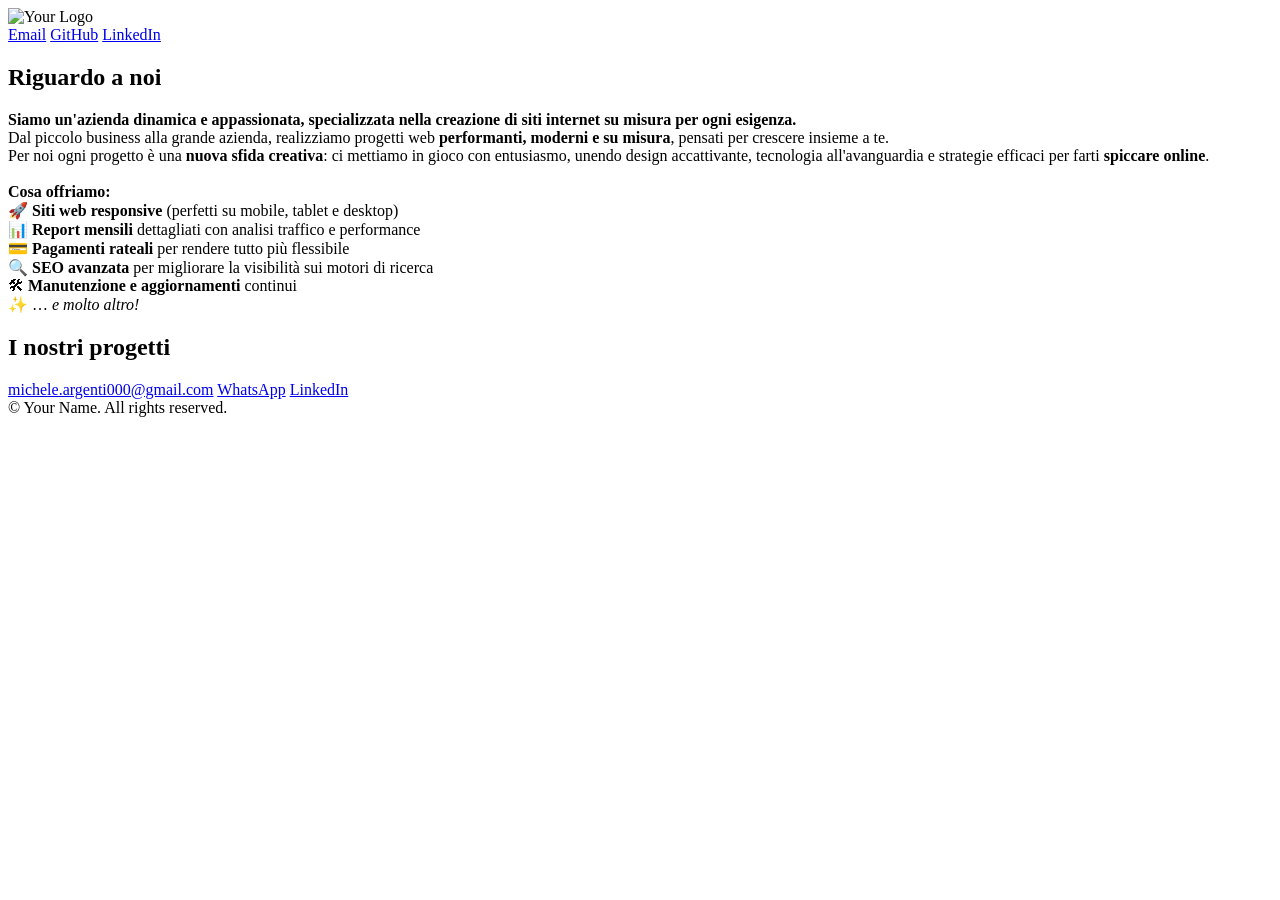
==== index.html @ 7d24d8d7 "New project added" ====
<!DOCTYPE html>
<html lang="en">
<head>
    <meta charset="UTF-8">
    <meta name="viewport" content="width=device-width, initial-scale=1.0">
    <title>Michele Argenti | Portfolio</title>
    <link rel="stylesheet" href="styles/index.css">
    <script src="script/index.js" defer></script>
</head>
<body>
    <header>
        <div class="nav-container">
            <div class="logo">
                <img src="images/logo.png" alt="Your Logo">
            </div>
            <div class="nav-buttons">
                <a href="mailto:your.email@example.com" class="nav-btn">Email</a>
                <a href="https://github.com/MicheleArgenti" target="_blank" class="nav-btn">GitHub</a>
                <a href="https://linkedin.com/in/michele-argenti" target="_blank" class="nav-btn">LinkedIn</a>
            </div>
        </div>
    </header>
    
    <main>
        <section class="hero">
            <div class="about">
                <h1>Riguardo a noi</h1>
                <p>
                    <b>Siamo un'azienda dinamica e appassionata, specializzata nella creazione di siti internet su 
                    misura per ogni esigenza.</b> <br>
                    Dal piccolo business alla grande azienda, realizziamo progetti web <b>performanti, moderni e su 
                    misura</b>, pensati per crescere insieme a te. <br>
                    Per noi ogni progetto è una <b>nuova sfida creativa</b>: ci mettiamo in gioco con entusiasmo, unendo 
                    design accattivante, tecnologia all'avanguardia e strategie efficaci per farti <b>spiccare online</b>. <br>
                    <br>
                    <b>Cosa offriamo:</b> <br>
                    🚀 <b>Siti web responsive</b> (perfetti su mobile, tablet e desktop) <br>
                    📊 <b>Report mensili</b> dettagliati con analisi traffico e performance <br>
                    💳 <b>Pagamenti rateali</b> per rendere tutto più flessibile <br>
                    🔍 <b>SEO avanzata</b> per migliorare la visibilità sui motori di ricerca <br>
                    🛠  <b>Manutenzione e aggiornamenti</b> continui <br>
                    ✨ <b></b>… <i>e molto altro!</i></b> <br>
                </p>
            </div>
            
            <div class="projects">
                <h2>I nostri progetti</h2>
                <div class="project-grid" id="project-grid">
                </div>
            </div>
        </section>
    </main>
    
    <footer>
        <div class="footer-content">
            <div class="contact-info">
                <a href="mailto:michele.argenti000@gmail.com" class="contact-link">michele.argenti000@gmail.com</a>
                <a href="https://wa.me/3921354583" class="contact-link">WhatsApp</a>
                <a href="https://linkedin.com/in/michele-argenti" class="contact-link">LinkedIn</a>
            </div>
            <div class="copyright">
                &copy; <span id="year"></span> Your Name. All rights reserved.
            </div>
        </div>
    </footer>
</body>
</html>
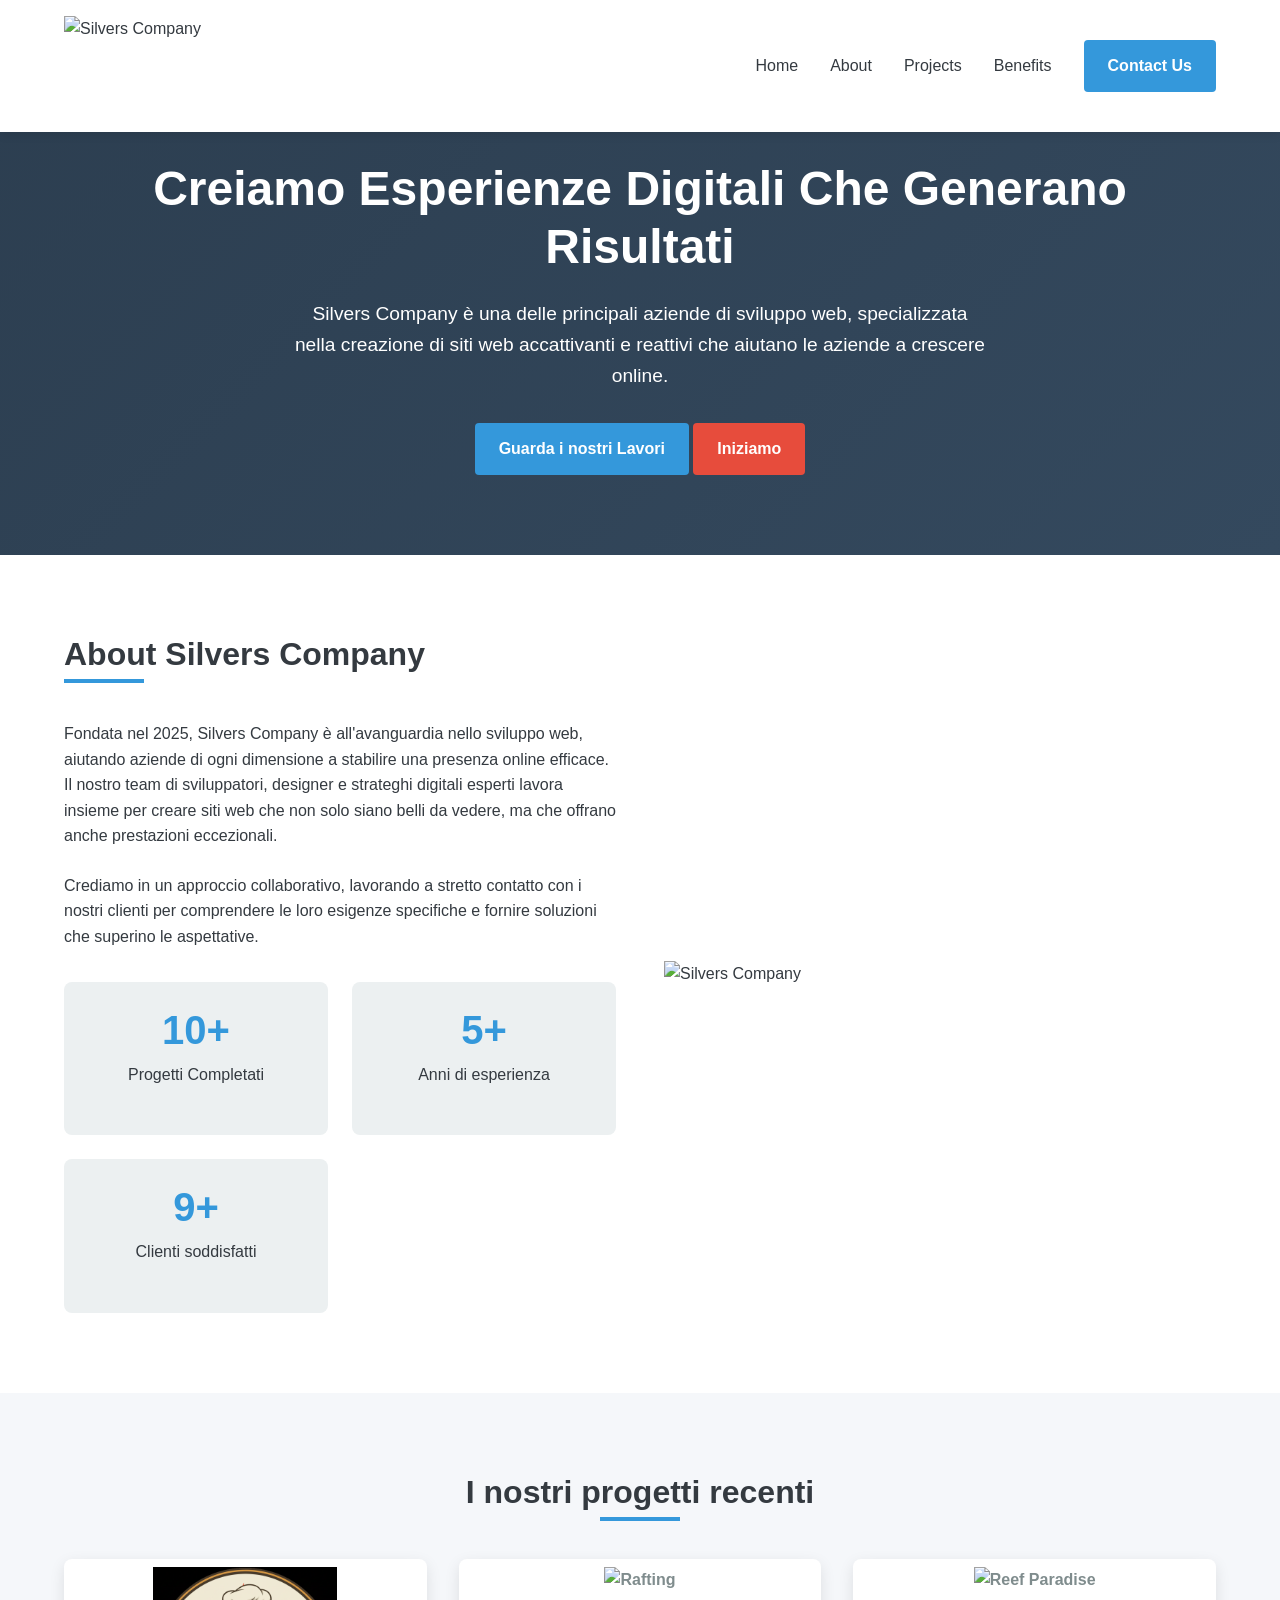
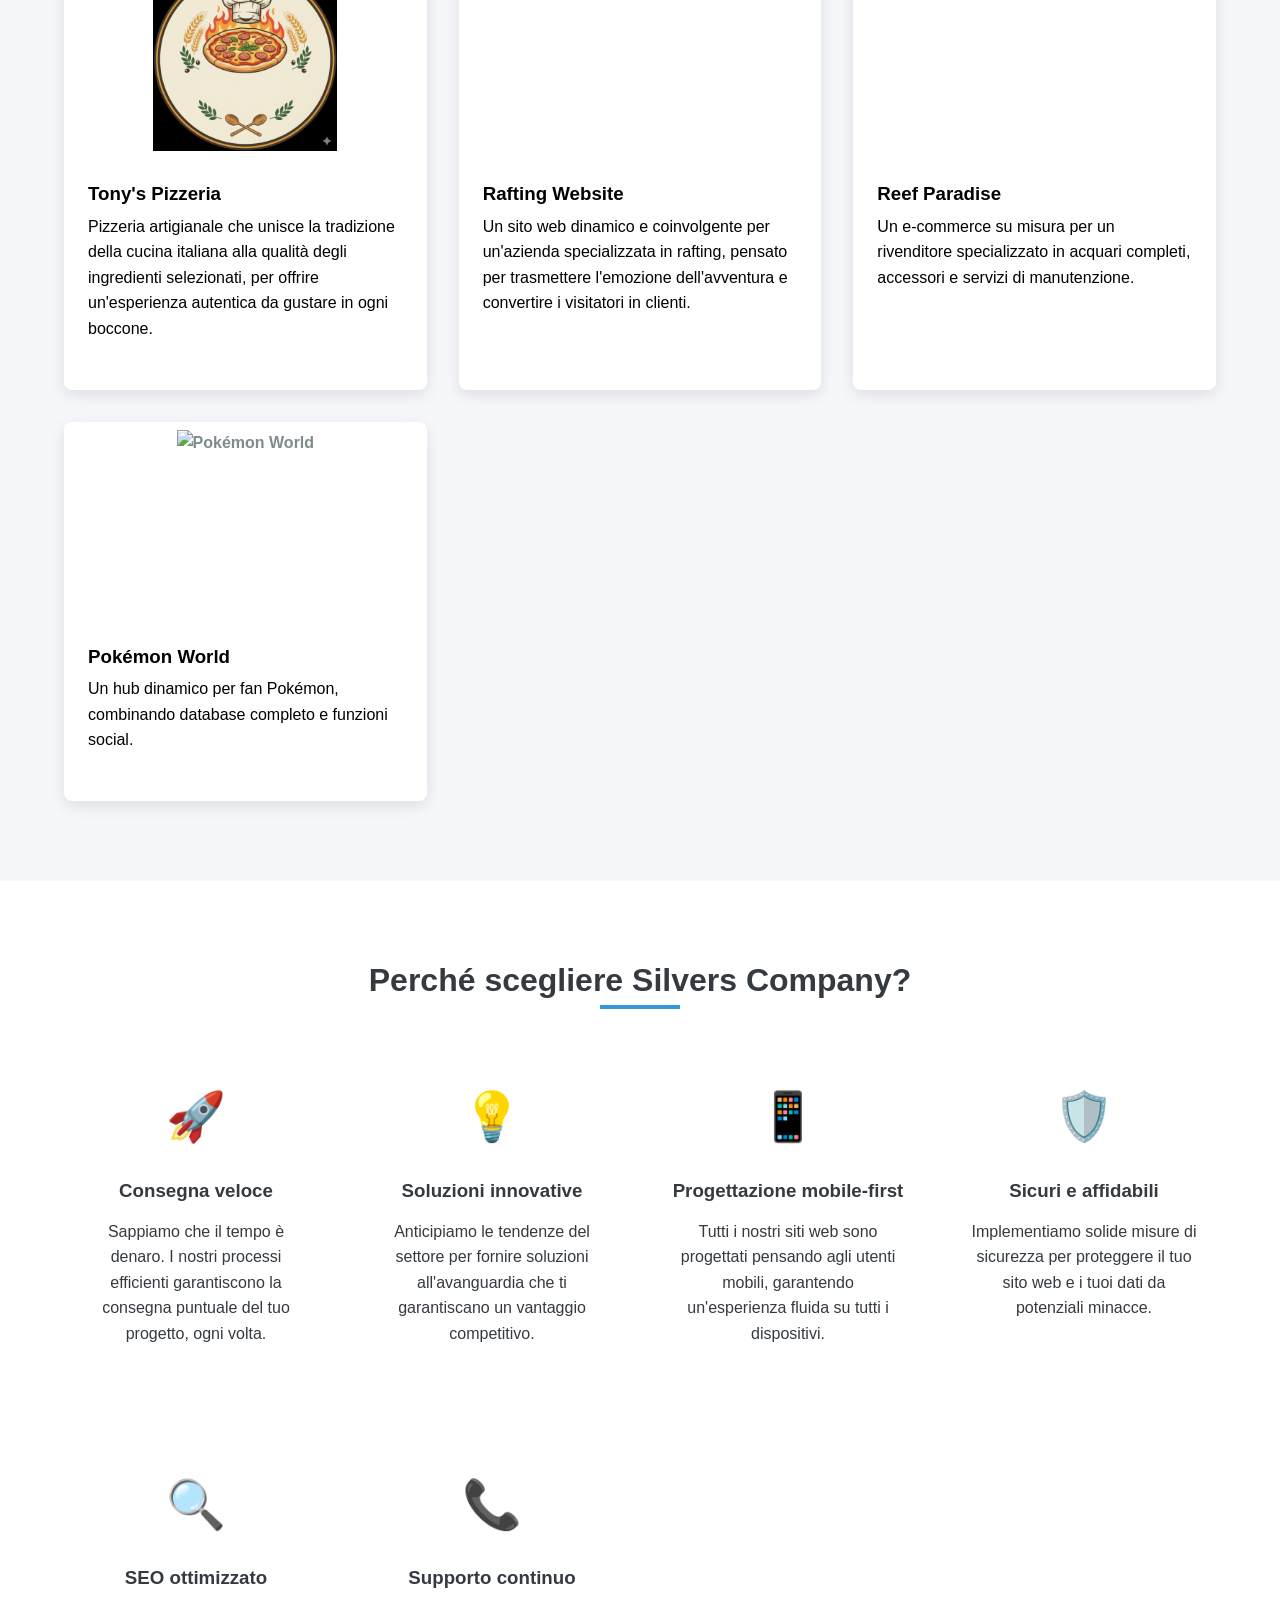
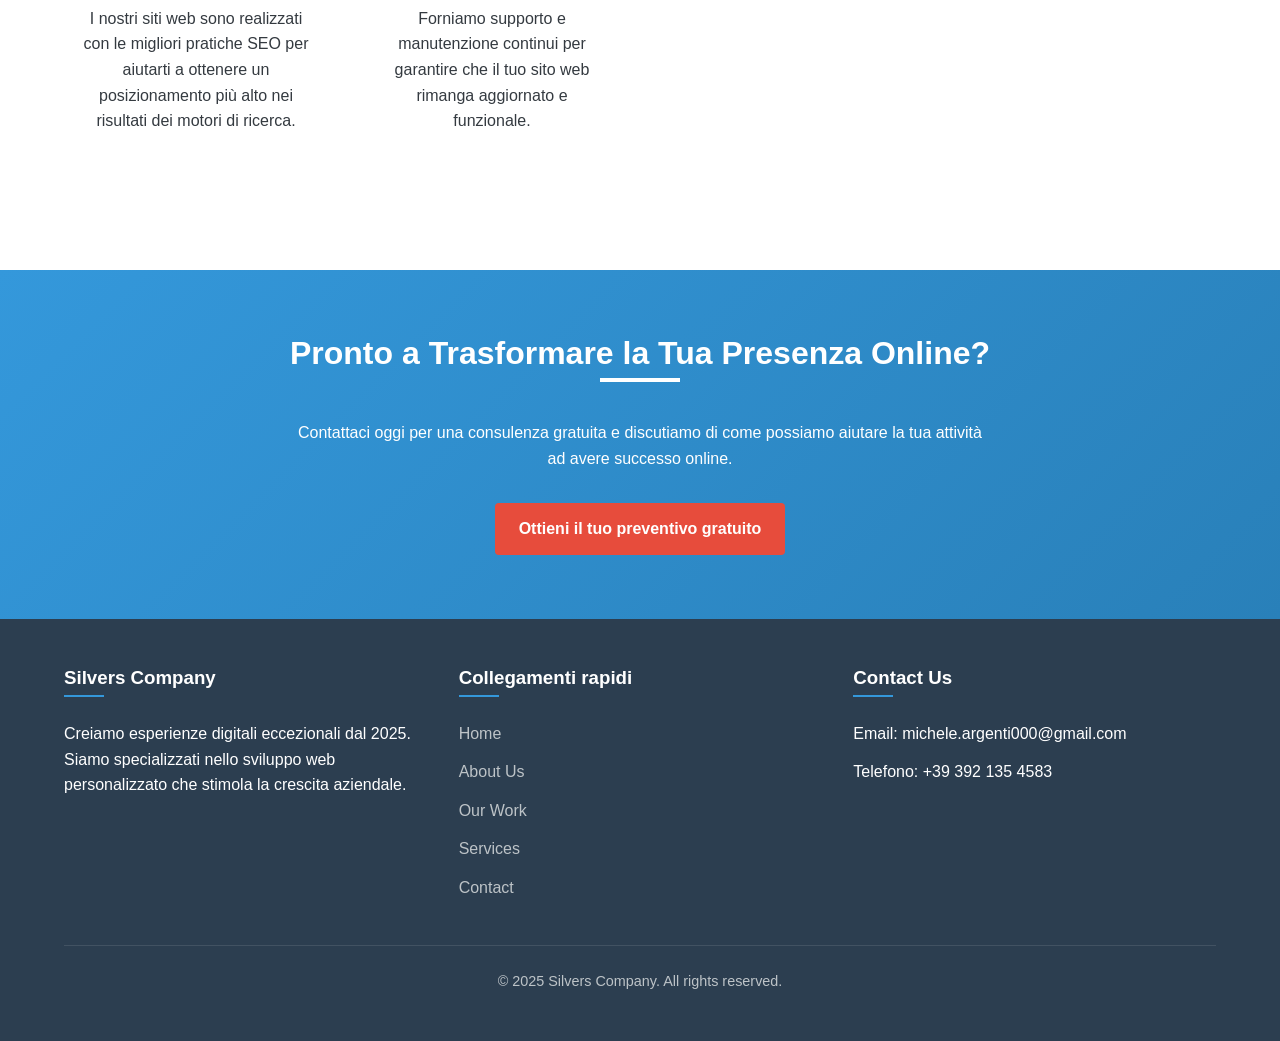
==== commit a4432472: "New updates" ====
--- a/index.html
+++ b/index.html
@@ -3,65 +3,251 @@
 <head>
     <meta charset="UTF-8">
     <meta name="viewport" content="width=device-width, initial-scale=1.0">
-    <title>Michele Argenti | Portfolio</title>
+    <title>Silvers Company | Professional Web Development</title>
     <link rel="stylesheet" href="styles/index.css">
     <script src="script/index.js" defer></script>
 </head>
 <body>
+    <!-- Header -->
     <header>
-        <div class="nav-container">
+        <div class="container header-container">
             <div class="logo">
-                <img src="images/logo.png" alt="Your Logo">
-            </div>
-            <div class="nav-buttons">
-                <a href="mailto:your.email@example.com" class="nav-btn">Email</a>
-                <a href="https://github.com/MicheleArgenti" target="_blank" class="nav-btn">GitHub</a>
-                <a href="https://linkedin.com/in/michele-argenti" target="_blank" class="nav-btn">LinkedIn</a>
-            </div>
+                <img src="images/logo.png" alt="Silvers Company">
+            </div>
+            <nav>
+                <button class="mobile-menu-btn">☰</button>
+                <ul id="nav-menu">
+                    <li><a href="#home">Home</a></li>
+                    <li><a href="#about">About</a></li>
+                    <li><a href="#projects">Projects</a></li>
+                    <li><a href="#benefits">Benefits</a></li>
+                    <li><a href="#contact" class="btn">Contact Us</a></li>
+                </ul>
+            </nav>
         </div>
     </header>
-    
-    <main>
-        <section class="hero">
-            <div class="about">
-                <h1>Riguardo a noi</h1>
-                <p>
-                    <b>Siamo un'azienda dinamica e appassionata, specializzata nella creazione di siti internet su 
-                    misura per ogni esigenza.</b> <br>
-                    Dal piccolo business alla grande azienda, realizziamo progetti web <b>performanti, moderni e su 
-                    misura</b>, pensati per crescere insieme a te. <br>
-                    Per noi ogni progetto è una <b>nuova sfida creativa</b>: ci mettiamo in gioco con entusiasmo, unendo 
-                    design accattivante, tecnologia all'avanguardia e strategie efficaci per farti <b>spiccare online</b>. <br>
-                    <br>
-                    <b>Cosa offriamo:</b> <br>
-                    🚀 <b>Siti web responsive</b> (perfetti su mobile, tablet e desktop) <br>
-                    📊 <b>Report mensili</b> dettagliati con analisi traffico e performance <br>
-                    💳 <b>Pagamenti rateali</b> per rendere tutto più flessibile <br>
-                    🔍 <b>SEO avanzata</b> per migliorare la visibilità sui motori di ricerca <br>
-                    🛠  <b>Manutenzione e aggiornamenti</b> continui <br>
-                    ✨ <b></b>… <i>e molto altro!</i></b> <br>
-                </p>
+
+    <!-- Hero Section -->
+    <section class="hero" id="home">
+        <div class="container">
+            <h1>Creiamo Esperienze Digitali Che Generano Risultati</h1>
+            <p>Silvers Company è una delle principali aziende di sviluppo web, specializzata nella creazione di siti web accattivanti e reattivi che aiutano le aziende a crescere online.</p>
+            <a href="#projects" class="btn">Guarda i nostri Lavori</a>
+            <a href="#contact" class="btn btn-accent">Iniziamo</a>
+        </div>
+    </section>
+
+    <!-- About Section -->
+    <section class="about" id="about">
+        <div class="container">
+            <div class="about-content">
+                <div class="about-text">
+                    <h2>About Silvers Company</h2>
+                    <p>Fondata nel 2025, Silvers Company è all'avanguardia nello sviluppo web, aiutando aziende di ogni dimensione a stabilire una presenza online efficace. Il nostro team di sviluppatori, designer e strateghi digitali esperti lavora insieme per creare siti web che non solo siano belli da vedere, ma che offrano anche prestazioni eccezionali.</p>
+                    <p>Crediamo in un approccio collaborativo, lavorando a stretto contatto con i nostri clienti per comprendere le loro esigenze specifiche e fornire soluzioni che superino le aspettative.</p>
+                    <div class="about-stats">
+                        <div class="stat">
+                            <h3>10+</h3>
+                            <p>Progetti Completati</p>
+                        </div>
+                        <div class="stat">
+                            <h3>5+</h3>
+                            <p>Anni di esperienza</p>
+                        </div>
+                        <div class="stat">
+                            <h3>9+</h3>
+                            <p>Clienti soddisfatti</p>
+                        </div>
+                    </div>
+                </div>
+                <div class="about-image">
+                    <img src="images/logo.png" alt="Silvers Company">
+                </div>
+            </div>
+        </div>
+    </section>
+
+    <!-- Projects Section -->
+    <section class="projects" id="projects">
+        <div class="container">
+            <h2>I nostri progetti recenti</h2>
+            <div class="projects-grid">
+                <!-- Project 1 -->
+                <a href="https://micheleargenti.github.io/restaurant-sample/" target="_blank">
+                    <div class="project-card">
+                        <div class="project-img">
+                            <img src="images/tony_pizzeria.png" alt="Tony's Pizzeria">
+                        </div>
+                        <div class="project-info">
+                            <h3>Tony's Pizzeria</h3>
+                            <p>Pizzeria artigianale che unisce la tradizione della cucina italiana alla qualità degli ingredienti selezionati, per offrire un'esperienza autentica da gustare in ogni boccone.</p>
+                            <!--
+                            <div class="project-tags">
+                                <span class="tag">E-commerce</span>
+                                <span class="tag">React</span>
+                                <span class="tag">Node.js</span>
+                            </div>
+                            -->
+                        </div>
+                    </div>
+                </a>
+
+                <!-- Project 2 -->
+                 <a href="https://micheleargenti.github.io/wdd130/wwr/index.html" target="_blank">
+                    <div class="project-card">
+                        <div class="project-img">
+                            <img src="images/rafting_website.jpg" alt="Rafting">
+                        </div>
+                        <div class="project-info">
+                            <h3>Rafting Website</h3>
+                            <p>Un sito web dinamico e coinvolgente per un'azienda specializzata in rafting, pensato per trasmettere l'emozione dell'avventura e convertire i visitatori in clienti.</p>
+                            <!--
+                            <div class="project-tags">
+                                <span class="tag">Corporate</span>
+                                <span class="tag">WordPress</span>
+                                <span class="tag">PHP</span>
+                            </div>
+                            -->
+                        </div>
+                    </div>
+                </a>
+
+                <!-- Project 3 -->
+                <a href="https://micheleargenti.github.io/wdd131/project/index.html" target="_blank">
+                    <div class="project-card">
+                        <div class="project-img">
+                            <img src="images/reef_paradise.webp" alt="Reef Paradise">
+                        </div>
+                        <div class="project-info">
+                            <h3>Reef Paradise</h3>
+                            <p>Un e-commerce su misura per un rivenditore specializzato in acquari completi, accessori e servizi di manutenzione.</p>
+                            <!--
+                            <div class="project-tags">
+                                <span class="tag">Booking</span>
+                                <span class="tag">Vue.js</span>
+                                <span class="tag">MongoDB</span>
+                            </div>
+                            -->
+                        </div>
+                    </div>
+                </a>
+                
+                <!-- Project 4 -->
+                <a href="https://micheleargenti.github.io/wdd231/project/index.html" target="_blank">
+                    <div class="project-card">
+                        <div class="project-img">
+                            <img src="images/pokemon_world.webp" alt="Pokémon World">
+                        </div>
+                        <div class="project-info">
+                            <h3>Pokémon World</h3>
+                            <p>Un hub dinamico per fan Pokémon, combinando database completo e funzioni social.</p>
+                            <!--
+                            <div class="project-tags">
+                                <span class="tag">Education</span>
+                                <span class="tag">Laravel</span>
+                                <span class="tag">MySQL</span>
+                            </div>
+                            -->
+                        </div>
+                    </div>
+                </a>
+            </div>
+        </div>
+    </section>
+
+    <!-- Benefits Section -->
+    <section class="benefits" id="benefits">
+        <div class="container">
+            <h2>Perché scegliere Silvers Company?</h2>
+            <div class="benefits-grid">
+                <!-- Benefit 1 -->
+                <div class="benefit-card">
+                    <div class="benefit-icon">🚀</div>
+                    <h3>Consegna veloce</h3>
+                    <p>Sappiamo che il tempo è denaro. I nostri processi efficienti garantiscono la consegna puntuale del tuo progetto, ogni volta.</p>
+                </div>
+                
+                <!-- Benefit 2 -->
+                <div class="benefit-card">
+                    <div class="benefit-icon">💡</div>
+                    <h3>Soluzioni innovative</h3>
+                    <p>Anticipiamo le tendenze del settore per fornire soluzioni all'avanguardia che ti garantiscano un vantaggio competitivo.</p>
+                </div>
+                
+                <!-- Benefit 3 -->
+                <div class="benefit-card">
+                    <div class="benefit-icon">📱</div>
+                    <h3>Progettazione mobile-first</h3>
+                    <p>Tutti i nostri siti web sono progettati pensando agli utenti mobili, garantendo un'esperienza fluida su tutti i dispositivi.</p>
+                </div>
+                
+                <!-- Benefit 4 -->
+                <div class="benefit-card">
+                    <div class="benefit-icon">🛡️</div>
+                    <h3>Sicuri e affidabili</h3>
+                    <p>Implementiamo solide misure di sicurezza per proteggere il tuo sito web e i tuoi dati da potenziali minacce.</p>
+                </div>
+                
+                <!-- Benefit 5 -->
+                <div class="benefit-card">
+                    <div class="benefit-icon">🔍</div>
+                    <h3>SEO ottimizzato</h3>
+                    <p>I nostri siti web sono realizzati con le migliori pratiche SEO per aiutarti a ottenere un posizionamento più alto nei risultati dei motori di ricerca.</p>
+                </div>
+                
+                <!-- Benefit 6 -->
+                <div class="benefit-card">
+                    <div class="benefit-icon">📞</div>
+                    <h3>Supporto continuo</h3>
+                    <p>Forniamo supporto e manutenzione continui per garantire che il tuo sito web rimanga aggiornato e funzionale.</p>
+                </div>
+            </div>
+        </div>
+    </section>
+
+    <!-- CTA Section -->
+    <section class="cta" id="contact">
+        <div class="container">
+            <h2>Pronto a Trasformare la Tua Presenza Online?</h2>
+            <p>Contattaci oggi per una consulenza gratuita e discutiamo di come possiamo aiutare la tua attività ad avere successo online.</p>
+            <a href="mailto:michele.argenti000@gmail.com" class="btn btn-accent">Ottieni il tuo preventivo gratuito</a>
+        </div>
+    </section>
+
+    <!-- Footer -->
+    <footer>
+        <div class="container">
+            <div class="footer-content">
+                <div class="footer-column">
+                    <h3>Silvers Company</h3>
+                    <p>Creiamo esperienze digitali eccezionali dal 2025. Siamo specializzati nello sviluppo web personalizzato che stimola la crescita aziendale.</p>
+                </div>
+                
+                <div class="footer-column">
+                    <h3>Collegamenti rapidi</h3>
+                    <ul>
+                        <li><a href="#home">Home</a></li>
+                        <li><a href="#about">About Us</a></li>
+                        <li><a href="#projects">Our Work</a></li>
+                        <li><a href="#benefits">Services</a></li>
+                        <li><a href="#contact">Contact</a></li>
+                    </ul>
+                </div>
+                
+                <div class="footer-column">
+                    <h3>Contact Us</h3>
+                    <ul>
+                        <li>Email: michele.argenti000@gmail.com</li>
+                        <li>Telefono: +39 392 135 4583</li>
+                    </ul>
+                </div>
             </div>
             
-            <div class="projects">
-                <h2>I nostri progetti</h2>
-                <div class="project-grid" id="project-grid">
-                </div>
-            </div>
-        </section>
-    </main>
-    
-    <footer>
-        <div class="footer-content">
-            <div class="contact-info">
-                <a href="mailto:michele.argenti000@gmail.com" class="contact-link">michele.argenti000@gmail.com</a>
-                <a href="https://wa.me/3921354583" class="contact-link">WhatsApp</a>
-                <a href="https://linkedin.com/in/michele-argenti" class="contact-link">LinkedIn</a>
-            </div>
             <div class="copyright">
-                &copy; <span id="year"></span> Your Name. All rights reserved.
+                <p>&copy; 2025 Silvers Company. All rights reserved.</p>
             </div>
         </div>
     </footer>
+
 </body>
 </html>
--- a/styles/index.css
+++ b/styles/index.css
@@ -0,0 +1,459 @@
+/* Base Styles */
+:root {
+    --primary: #2c3e50;
+    --secondary: #3498db;
+    --accent: #e74c3c;
+    --light: #ecf0f1;
+    --dark: #2c3e50;
+    --text: #333;
+    --text-light: #7f8c8d;
+    --silver-light: #f8f9fa;
+    --silver: #e9ecef;
+    --silver-dark: #dee2e6;
+    --silver-darker: #adb5bd;
+    --text-color: #343a40;
+    --accent-color: #6c757d;
+}
+
+* {
+    margin: 0;
+    padding: 0;
+    box-sizing: border-box;
+    font-family: 'Segoe UI', Tahoma, Geneva, Verdana, sans-serif;
+}
+
+body {
+    line-height: 1.6;
+    color: var(--text-color);
+    background-color: var(--silver-light);
+}
+
+.container {
+    width: 90%;
+    max-width: 1200px;
+    margin: 0 auto;
+}
+
+section {
+    padding: 5rem 0;
+}
+
+h1, h2, h3, h4 {
+    margin-bottom: 1rem;
+    line-height: 1.2;
+}
+
+h1 {
+    font-size: 2.5rem;
+}
+
+h2 {
+    font-size: 2rem;
+    text-align: center;
+    margin-bottom: 3rem;
+    position: relative;
+}
+
+h2::after {
+    content: '';
+    position: absolute;
+    bottom: -10px;
+    left: 50%;
+    transform: translateX(-50%);
+    width: 80px;
+    height: 4px;
+    background-color: var(--secondary);
+}
+
+p {
+    margin-bottom: 1.5rem;
+}
+
+.btn {
+    display: inline-block;
+    padding: 0.8rem 1.5rem;
+    background-color: var(--secondary);
+    color: white;
+    text-decoration: none;
+    border-radius: 4px;
+    font-weight: 600;
+    transition: all 0.3s ease;
+    border: none;
+    cursor: pointer;
+}
+
+.btn:hover {
+    background-color: #2980b9;
+    transform: translateY(-2px);
+}
+
+.btn-accent {
+    background-color: var(--accent);
+}
+
+.btn-accent:hover {
+    background-color: #c0392b;
+}
+
+/* Header Styles */
+header {
+    background-color: white;
+    box-shadow: 0 2px 10px rgba(0,0,0,0.1);
+    position: fixed;
+    width: 100%;
+    z-index: 1000;
+}
+
+.header-container {
+    display: flex;
+    justify-content: space-between;
+    align-items: center;
+    padding: 1rem 0;
+}
+
+.logo {
+    display: flex;
+    align-items: center;
+}
+
+.logo img {
+    height: 100px;
+}
+
+nav ul {
+    display: flex;
+    align-items: center;
+    list-style: none;
+}
+
+nav ul li {
+    margin-left: 2rem;
+}
+
+nav ul li a {
+    text-decoration: none;
+    color: var(--text-color);
+    font-weight: 500;
+    transition: color 0.3s ease;
+}
+
+nav ul li a:hover {
+    color: var(--secondary);
+}
+
+.mobile-menu-btn {
+    display: none;
+    background: none;
+    border: none;
+    font-size: 1.5rem;
+    cursor: pointer;
+    color: var(--primary);
+}
+
+/* Hero Section */
+.hero {
+    background: linear-gradient(135deg, var(--primary) 0%, #34495e 100%);
+    color: white;
+    padding: 10rem 0 5rem;
+    text-align: center;
+}
+
+.hero h1 {
+    font-size: 3rem;
+    margin-bottom: 1.5rem;
+}
+
+.hero p {
+    font-size: 1.2rem;
+    max-width: 700px;
+    margin: 0 auto 2rem;
+}
+
+/* About Section */
+.about {
+    background-color: white;
+}
+
+.about-content {
+    display: grid;
+    grid-template-columns: 1fr 1fr;
+    gap: 3rem;
+    align-items: center;
+}
+
+.about-text h2 {
+    text-align: left;
+}
+
+.about-text h2::after {
+    left: 0;
+    transform: none;
+}
+
+.about-stats {
+    display: grid;
+    grid-template-columns: 1fr 1fr;
+    gap: 1.5rem;
+    margin-top: 2rem;
+}
+
+.about-image img {
+    height: 400px;
+}
+
+.stat {
+    text-align: center;
+    padding: 1.5rem;
+    background-color: var(--light);
+    border-radius: 8px;
+}
+
+.stat h3 {
+    font-size: 2.5rem;
+    color: var(--secondary);
+    margin-bottom: 0.5rem;
+}
+
+/* Projects Section */
+.projects {
+    background-color: #f5f7fa;
+}
+
+.projects-grid {
+    display: grid;
+    grid-template-columns: repeat(auto-fill, minmax(300px, 1fr));
+    gap: 2rem;
+}
+
+.projects-grid a {
+    color: black;
+    text-decoration: none;
+}
+
+.projects-grid a::after {
+    color: black;
+    text-decoration: none;
+}
+
+.project-card {
+    background-color: white;
+    border-radius: 8px;
+    overflow: hidden;
+    box-shadow: 0 5px 15px rgba(0,0,0,0.1);
+    transition: transform 0.3s ease;
+    height: 100%;
+}
+
+.project-card:hover {
+    transform: translateY(-10px);
+}
+
+.project-img {
+    height: 200px;
+    display: flex;
+    align-items: center;
+    justify-content: center;
+    color: var(--text-light);
+    font-weight: 600;
+}
+
+.project-img img {
+    padding: 0.5rem;
+    height: 100%;
+}
+
+.project-info {
+    padding: 1.5rem;
+}
+
+.project-info h3 {
+    margin-bottom: 0.5rem;
+}
+
+.project-tags {
+    display: flex;
+    flex-wrap: wrap;
+    gap: 0.5rem;
+    margin-top: 1rem;
+}
+
+.tag {
+    background-color: var(--light);
+    padding: 0.3rem 0.8rem;
+    border-radius: 20px;
+    font-size: 0.8rem;
+    color: var(--text-light);
+}
+
+/* Benefits Section */
+.benefits {
+    background-color: white;
+}
+
+.benefits-grid {
+    display: grid;
+    grid-template-columns: repeat(auto-fill, minmax(250px, 1fr));
+    gap: 2rem;
+}
+
+.benefit-card {
+    text-align: center;
+    padding: 2rem 1rem;
+}
+
+.benefit-icon {
+    font-size: 3rem;
+    color: var(--secondary);
+    margin-bottom: 1.5rem;
+}
+
+.benefit-card h3 {
+    margin-bottom: 1rem;
+}
+
+/* CTA Section */
+.cta {
+    background: linear-gradient(135deg, var(--secondary) 0%, #2980b9 100%);
+    color: white;
+    text-align: center;
+    padding: 4rem 0;
+}
+
+.cta h2 {
+    color: white;
+}
+
+.cta h2::after {
+    background-color: white;
+}
+
+.cta p {
+    max-width: 700px;
+    margin: 0 auto 2rem;
+}
+
+/* Footer */
+footer {
+    background-color: var(--primary);
+    color: white;
+    padding: 3rem 0 1.5rem;
+}
+
+.footer-content {
+    display: grid;
+    grid-template-columns: repeat(auto-fit, minmax(200px, 1fr));
+    gap: 2rem;
+    margin-bottom: 2rem;
+}
+
+.footer-column h3 {
+    margin-bottom: 1.5rem;
+    position: relative;
+    padding-bottom: 0.5rem;
+}
+
+.footer-column h3::after {
+    content: '';
+    position: absolute;
+    bottom: 0;
+    left: 0;
+    width: 40px;
+    height: 2px;
+    background-color: var(--secondary);
+}
+
+.footer-column ul {
+    list-style: none;
+}
+
+.footer-column ul li {
+    margin-bottom: 0.8rem;
+}
+
+.footer-column ul li a {
+    color: #bdc3c7;
+    text-decoration: none;
+    transition: color 0.3s ease;
+}
+
+.footer-column ul li a:hover {
+    color: white;
+}
+
+.copyright {
+    text-align: center;
+    padding-top: 1.5rem;
+    border-top: 1px solid rgba(255,255,255,0.1);
+    color: #bdc3c7;
+    font-size: 0.9rem;
+}
+
+/* Mobile Styles */
+@media (max-width: 768px) {
+    h1 {
+        font-size: 2rem;
+    }
+    
+    h2 {
+        font-size: 1.8rem;
+    }
+    
+    .header-container {
+        padding: 1rem 0;
+    }
+    
+    nav ul {
+        display: none;
+        position: absolute;
+        top: 100%;
+        left: 0;
+        width: 100%;
+        background-color: white;
+        flex-direction: column;
+        padding: 1rem 0;
+        box-shadow: 0 5px 10px rgba(0,0,0,0.1);
+    }
+    
+    nav ul.show {
+        display: flex;
+    }
+    
+    nav ul li {
+        margin: 0;
+        text-align: center;
+        padding: 0.8rem 0;
+    }
+    
+    .mobile-menu-btn {
+        display: block;
+    }
+    
+    .hero {
+        padding: 8rem 0 4rem;
+    }
+    
+    .hero h1 {
+        font-size: 2.2rem;
+    }
+    
+    .about-content {
+        grid-template-columns: 1fr;
+    }
+    
+    .about-text h2 {
+        text-align: center;
+    }
+    
+    .about-text h2::after {
+        left: 50%;
+        transform: translateX(-50%);
+    }
+    
+    .about-stats {
+        grid-template-columns: 1fr;
+    }
+    
+    section {
+        padding: 3rem 0;
+    }
+}
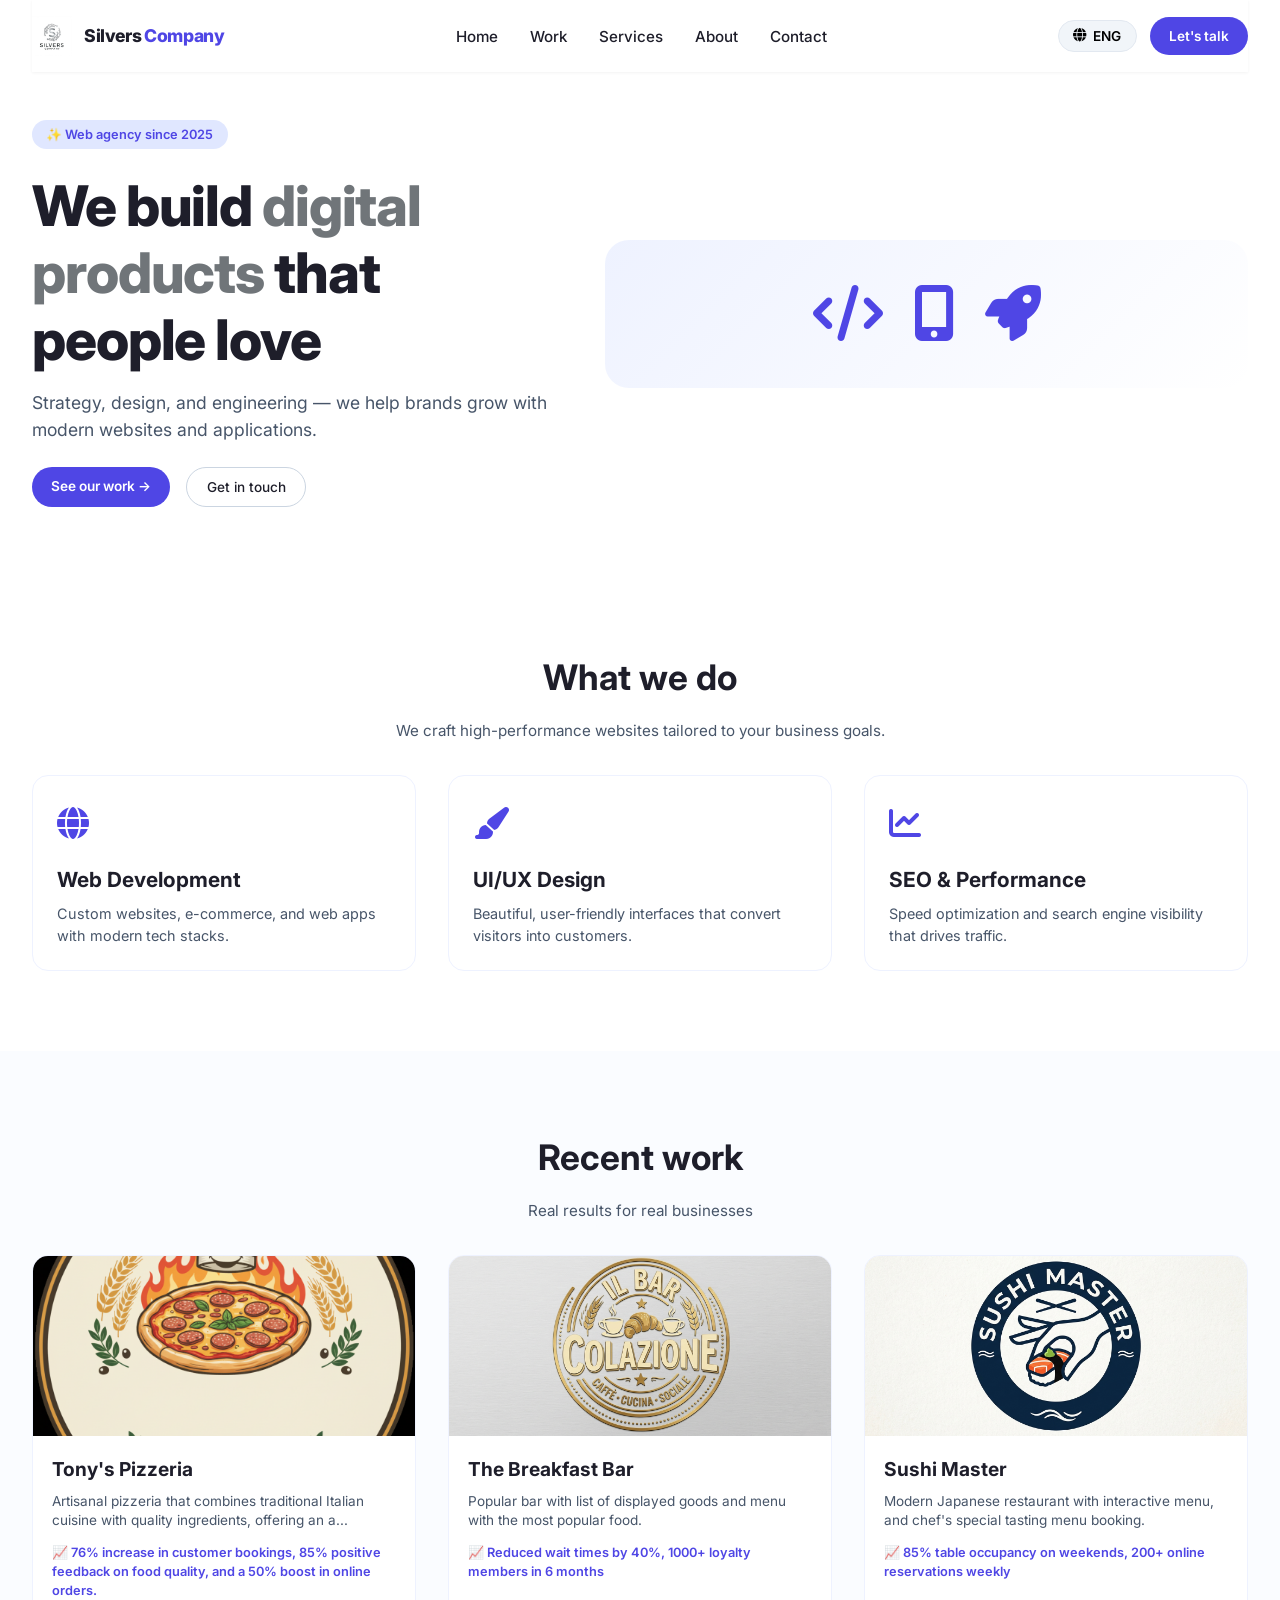
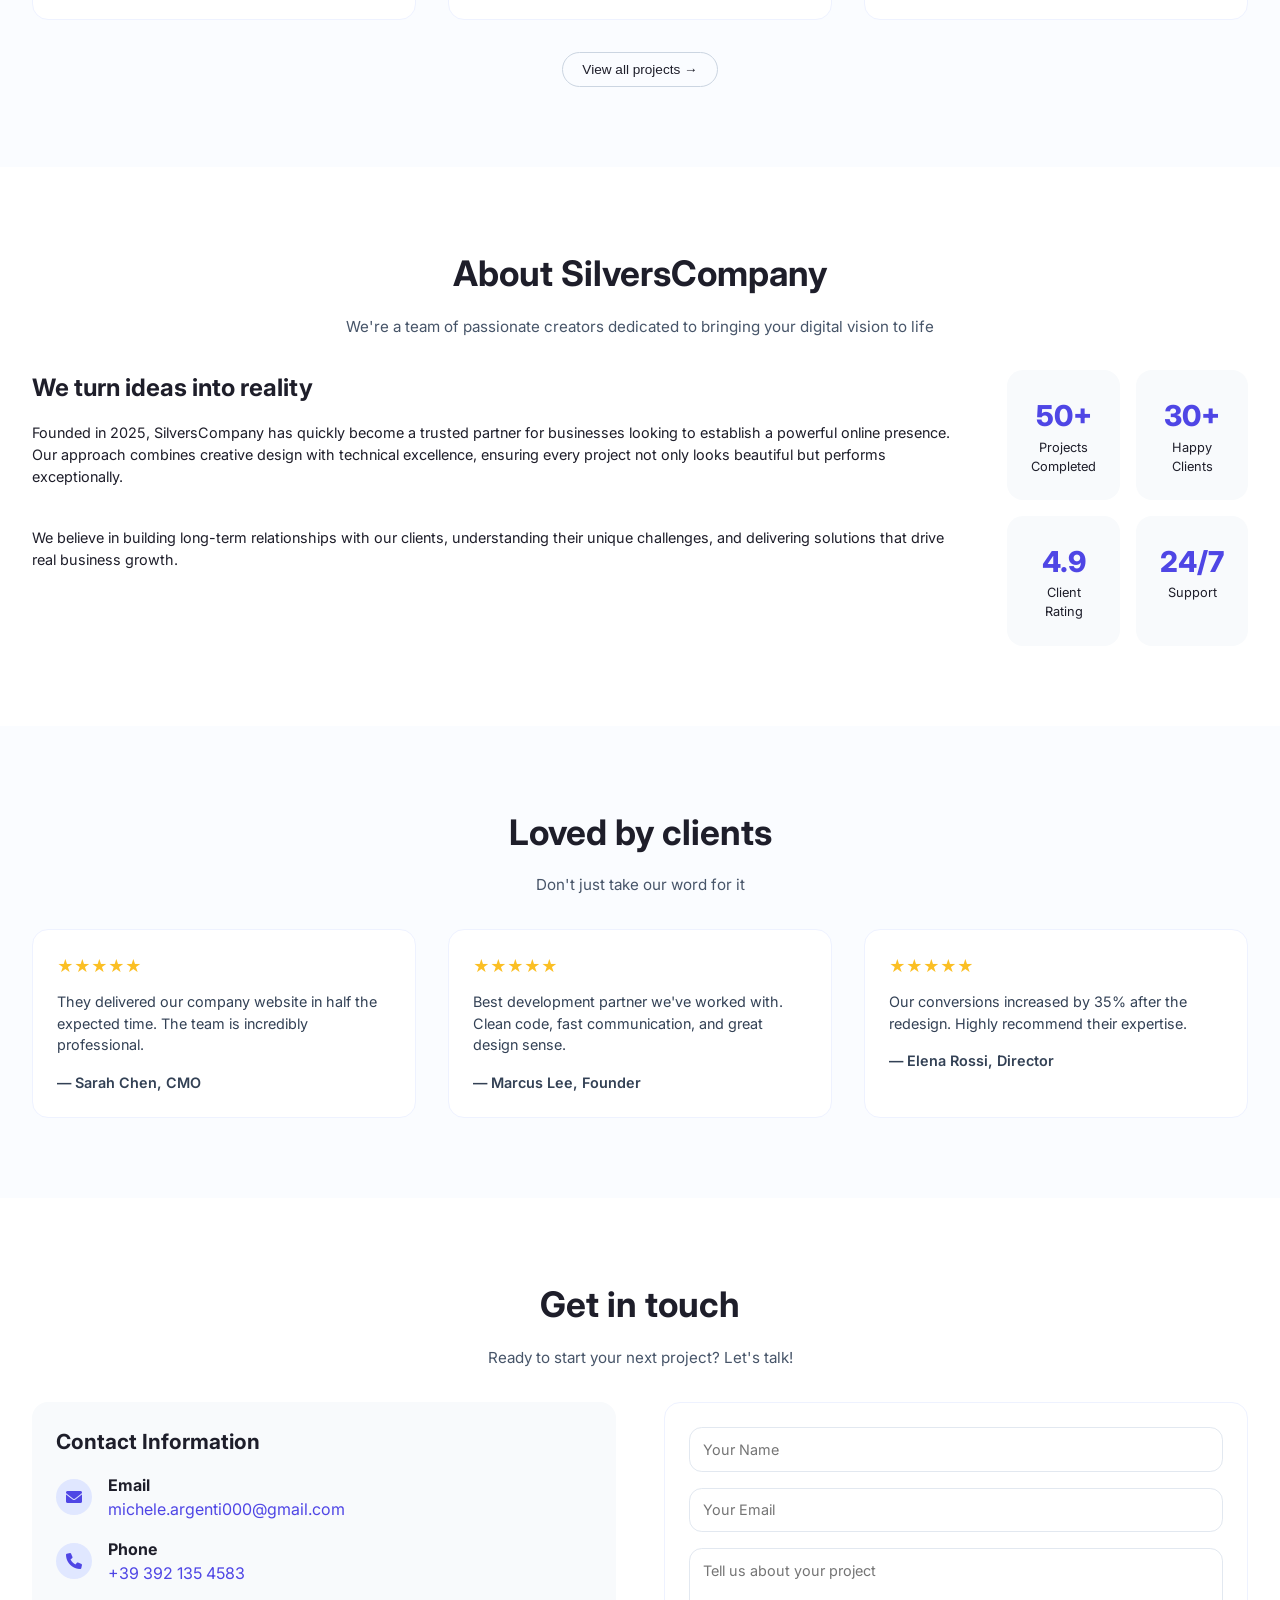
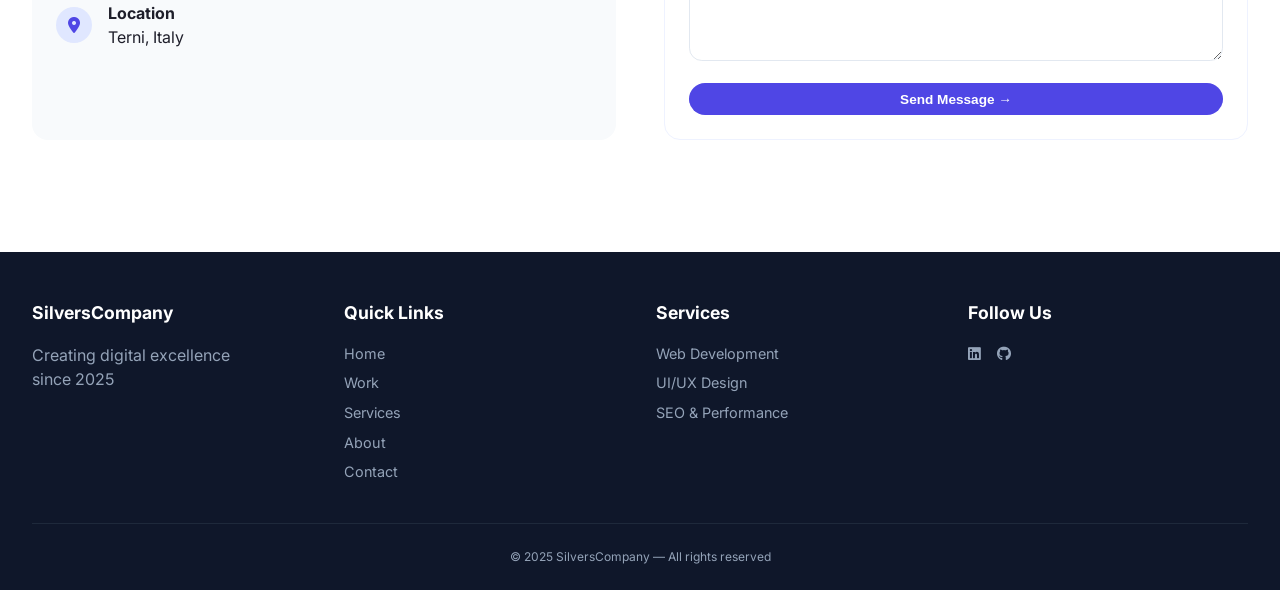
==== commit 72703524: "Added all the files" ====
--- a/index.html
+++ b/index.html
@@ -1,253 +1,353 @@
 <!DOCTYPE html>
 <html lang="en">
+
 <head>
     <meta charset="UTF-8">
-    <meta name="viewport" content="width=device-width, initial-scale=1.0">
-    <title>Silvers Company | Professional Web Development</title>
-    <link rel="stylesheet" href="styles/index.css">
-    <script src="script/index.js" defer></script>
+    <meta name="viewport" content="width=device-width, initial-scale=1.0, viewport-fit=cover">
+    <title>SilversCompany | Web Agency</title>
+    <!-- Google Fonts -->
+    <link
+        href="https://fonts.googleapis.com/css2?family=Inter:opsz,wght@14..32,300;14..32,400;14..32,600;14..32,700;14..32,800&display=swap"
+        rel="stylesheet">
+    <!-- Font Awesome 6 (free icons) -->
+    <link rel="stylesheet" href="https://cdnjs.cloudflare.com/ajax/libs/font-awesome/6.0.0-beta3/css/all.min.css">
+    <link rel="stylesheet" href="style/style.css">
+    <script src="script/script.js" defer></script>
 </head>
+
 <body>
-    <!-- Header -->
-    <header>
-        <div class="container header-container">
-            <div class="logo">
-                <img src="images/logo.png" alt="Silvers Company">
-            </div>
-            <nav>
-                <button class="mobile-menu-btn">☰</button>
-                <ul id="nav-menu">
-                    <li><a href="#home">Home</a></li>
-                    <li><a href="#about">About</a></li>
-                    <li><a href="#projects">Projects</a></li>
-                    <li><a href="#benefits">Benefits</a></li>
-                    <li><a href="#contact" class="btn">Contact Us</a></li>
-                </ul>
-            </nav>
+
+    <div class="container">
+        <nav>
+            <a href="#" class="logo">
+                <img src="images/logo.png" alt="SilversCompany Logo" class="logo-img">
+                <div class="logo-text">
+                    Silvers<span class="company">Company</span>
+                </div>
+            </a>
+
+            <!-- Desktop Navigation -->
+            <ul class="nav-links">
+                <li><a href="#home" data-en="Home" data-it="Home">Home</a></li>
+                <li><a href="#work" data-en="Work" data-it="Lavori">Work</a></li>
+                <li><a href="#services" data-en="Services" data-it="Servizi">Services</a></li>
+                <li><a href="#about" data-en="About" data-it="Chi Siamo">About</a></li>
+                <li><a href="#contact" data-en="Contact" data-it="Contatti">Contact</a></li>
+            </ul>
+
+            <div class="nav-actions">
+                <button class="lang-switcher" id="langSwitcher">
+                    <i class="fas fa-globe"></i>
+                    <span id="currentLang">ENG</span>
+                </button>
+                <a href="#contact" class="btn-primary desktop-cta" data-en="Let's talk" data-it="Parliamo">Let's
+                    talk</a>
+                <button class="menu-toggle" id="menuToggle">
+                    <span></span>
+                    <span></span>
+                    <span></span>
+                </button>
+            </div>
+        </nav>
+    </div>
+
+    <!-- Mobile Menu -->
+    <ul class="mobile-menu" id="mobileMenu">
+        <li><a href="#home" data-en="Home" data-it="Home">Home</a></li>
+        <li><a href="#work" data-en="Work" data-it="Lavori">Work</a></li>
+        <li><a href="#services" data-en="Services" data-it="Servizi">Services</a></li>
+        <li><a href="#about" data-en="About" data-it="Chi Siamo">About</a></li>
+        <li><a href="#contact" data-en="Contact" data-it="Contatti">Contact</a></li>
+        <li><a href="#contact" class="mobile-cta" data-en="Let's talk" data-it="Parliamo">Let's talk</a></li>
+    </ul>
+
+    <div class="overlay" id="overlay"></div>
+
+    <main>
+        <!-- Home Section -->
+        <section id="home">
+            <div class="container">
+                <div class="hero">
+                    <div class="hero-content">
+                        <div class="hero-badge" data-en="✨ Web agency since 2025" data-it="✨ Agenzia web dal 2025">✨ Web
+                            agency
+                            since 2025</div>
+                        <h1>We build <span>digital products</span> that people love</h1>
+                        <p data-en="Strategy, design, and engineering — we help brands grow with modern websites and applications."
+                            data-it="Strategia, design e sviluppo — aiutiamo i brand a crescere con siti web e applicazioni moderne.">
+                            Strategy, design, and engineering — we help brands grow with modern websites and
+                            applications.</p>
+                        <div class="hero-buttons">
+                            <a href="#work" class="btn-primary" data-en="See our work →"
+                                data-it="Vedi i nostri lavori →">See our work
+                                →</a>
+                            <a href="#contact" class="btn-outline" data-en="Get in touch" data-it="Contattaci">Get in
+                                touch</a>
+                        </div>
+                    </div>
+                    <div class="hero-image">
+                        <i class="fas fa-code"></i> <i class="fas fa-mobile-alt"></i> <i class="fas fa-rocket"></i>
+                    </div>
+                </div>
+            </div>
+        </section>
+
+        <!-- Services Section -->
+        <section id="services" class="section">
+            <div class="container">
+                <h2 class="section-title" data-en="What we do" data-it="Cosa facciamo">What we do</h2>
+                <p class="section-sub" data-en="We craft high-performance websites tailored to your business goals."
+                    data-it="Realizziamo siti web ad alte prestazioni su misura per i tuoi obiettivi aziendali.">We
+                    craft
+                    high-performance websites tailored to your business goals.</p>
+                <div class="services-grid">
+                    <div class="service-card">
+                        <div class="service-icon"><i class="fas fa-globe"></i></div>
+                        <h3 data-en="Web Development" data-it="Sviluppo Web">Web Development</h3>
+                        <p data-en="Custom websites, e-commerce, and web apps with modern tech stacks."
+                            data-it="Siti web personalizzati, e-commerce e applicazioni web con stack tecnologici moderni.">
+                            Custom
+                            websites, e-commerce, and web apps with modern tech stacks.</p>
+                    </div>
+                    <div class="service-card">
+                        <div class="service-icon"><i class="fas fa-paint-brush"></i></div>
+                        <h3 data-en="UI/UX Design" data-it="Design UI/UX">UI/UX Design</h3>
+                        <p data-en="Beautiful, user-friendly interfaces that convert visitors into customers."
+                            data-it="Interfacce belle e user-friendly che convertono i visitatori in clienti.">
+                            Beautiful,
+                            user-friendly interfaces that convert visitors into customers.</p>
+                    </div>
+                    <div class="service-card">
+                        <div class="service-icon"><i class="fas fa-chart-line"></i></div>
+                        <h3 data-en="SEO & Performance" data-it="SEO & Performance">SEO & Performance</h3>
+                        <p data-en="Speed optimization and search engine visibility that drives traffic."
+                            data-it="Ottimizzazione della velocità e visibilità sui motori di ricerca che genera traffico.">
+                            Speed
+                            optimization and search engine visibility that drives traffic.</p>
+                    </div>
+                </div>
+            </div>
+        </section>
+
+        <!-- Portfolio/Work Section -->
+        <section id="work" class="section" style="background-color: #fafcff;">
+            <div class="container">
+                <h2 class="section-title" data-en="Recent work" data-it="Lavori recenti">Recent work</h2>
+                <p class="section-sub" data-en="Real results for real businesses"
+                    data-it="Risultati reali per aziende reali">
+                    Real results for real businesses</p>
+                <div id="portfolio-container" class="portfolio-grid">
+                    <div class="loading">Loading projects...</div>
+                </div>
+                <div style="text-align: center; margin-top: 2rem;">
+                    <button id="viewAllBtn" class="btn-outline" data-en="View all projects →"
+                        data-it="Vedi tutti i progetti →">View all projects →</button>
+                </div>
+            </div>
+        </section>
+
+        <!-- About Section -->
+        <section id="about" class="section">
+            <div class="container">
+                <h2 class="section-title" data-en="About SilversCompany" data-it="Chi è SilversCompany">About
+                    SilversCompany
+                </h2>
+                <p class="section-sub"
+                    data-en="We're a team of passionate creators dedicated to bringing your digital vision to life"
+                    data-it="Siamo un team di creativi appassionati dedicati a dare vita alla tua visione digitale">
+                    We're a team
+                    of passionate creators dedicated to bringing your digital vision to life</p>
+                <div class="about-content">
+                    <div class="about-text">
+                        <h3 data-en="We turn ideas into reality" data-it="Trasformiamo le idee in realtà">We turn ideas
+                            into reality
+                        </h3>
+                        <p data-en="Founded in 2025, SilversCompany has quickly become a trusted partner for businesses looking to establish a powerful online presence. Our approach combines creative design with technical excellence, ensuring every project not only looks beautiful but performs exceptionally."
+                            data-it="Fondata nel 2025, SilversCompany è diventata rapidamente un partner affidabile per le aziende che cercano di stabilire una presenza online potente. Il nostro approccio combina design creativo ed eccellenza tecnica, garantendo che ogni progetto non solo sia bello da vedere ma funzioni eccezionalmente bene.">
+                            Founded in 2025, SilversCompany has quickly become a trusted partner for businesses looking
+                            to establish a
+                            powerful online presence. Our approach combines creative design with technical excellence,
+                            ensuring every
+                            project not only looks beautiful but performs exceptionally.</p>
+                        <br>
+                        <p data-en="We believe in building long-term relationships with our clients, understanding their unique challenges, and delivering solutions that drive real business growth."
+                            data-it="Crediamo nella costruzione di relazioni a lungo termine con i nostri clienti, comprendendo le loro sfide uniche e fornendo soluzioni che guidano una reale crescita aziendale.">
+                            We believe in building long-term relationships with our clients, understanding their unique
+                            challenges,
+                            and delivering solutions that drive real business growth.</p>
+                    </div>
+                    <div class="about-stats">
+                        <div class="stat-card">
+                            <div class="stat-number">50+</div>
+                            <div data-en="Projects Completed" data-it="Progetti Completati">Projects Completed</div>
+                        </div>
+                        <div class="stat-card">
+                            <div class="stat-number">30+</div>
+                            <div data-en="Happy Clients" data-it="Clienti Soddisfatti">Happy Clients</div>
+                        </div>
+                        <div class="stat-card">
+                            <div class="stat-number">4.9</div>
+                            <div data-en="Client Rating" data-it="Valutazione Clienti">Client Rating</div>
+                        </div>
+                        <div class="stat-card">
+                            <div class="stat-number">24/7</div>
+                            <div data-en="Support" data-it="Supporto">Support</div>
+                        </div>
+                    </div>
+                </div>
+            </div>
+        </section>
+
+        <!-- Testimonials -->
+        <div class="section" style="background-color: #fafcff;">
+            <div class="container">
+                <h2 class="section-title" data-en="Loved by clients" data-it="Amato dai clienti">Loved by clients</h2>
+                <p class="section-sub" data-en="Don't just take our word for it"
+                    data-it="Non crederci solo sulla parola">Don't
+                    just take our word for it</p>
+                <div class="testimonial-grid">
+                    <div class="testimonial-card">
+                        <div class="stars">★★★★★</div>
+                        <p data-en="They delivered our company website in half the expected time. The team is incredibly professional."
+                            data-it="Hanno consegnato il sito web della nostra azienda nella metà del tempo previsto. Il team è incredibilmente professionale.">
+                            They delivered our company website in half the expected time. The team is incredibly
+                            professional.</p>
+                        <p style="margin-top: 1rem; font-weight: 600;">— Sarah Chen, CMO</p>
+                    </div>
+                    <div class="testimonial-card">
+                        <div class="stars">★★★★★</div>
+                        <p data-en="Best development partner we've worked with. Clean code, fast communication, and great design sense."
+                            data-it="Il miglior partner di sviluppo con cui abbiamo lavorato. Codice pulito, comunicazione veloce e grande senso del design.">
+                            Best development partner we've worked with. Clean code, fast communication, and great design
+                            sense.</p>
+                        <p style="margin-top: 1rem; font-weight: 600;">— Marcus Lee, Founder</p>
+                    </div>
+                    <div class="testimonial-card">
+                        <div class="stars">★★★★★</div>
+                        <p data-en="Our conversions increased by 35% after the redesign. Highly recommend their expertise."
+                            data-it="Le nostre conversioni sono aumentate del 35% dopo il redesign. Raccomando vivamente la loro esperienza.">
+                            Our conversions increased by 35% after the redesign. Highly recommend their expertise.</p>
+                        <p style="margin-top: 1rem; font-weight: 600;">— Elena Rossi, Director</p>
+                    </div>
+                </div>
+            </div>
         </div>
-    </header>
-
-    <!-- Hero Section -->
-    <section class="hero" id="home">
-        <div class="container">
-            <h1>Creiamo Esperienze Digitali Che Generano Risultati</h1>
-            <p>Silvers Company è una delle principali aziende di sviluppo web, specializzata nella creazione di siti web accattivanti e reattivi che aiutano le aziende a crescere online.</p>
-            <a href="#projects" class="btn">Guarda i nostri Lavori</a>
-            <a href="#contact" class="btn btn-accent">Iniziamo</a>
+
+        <!-- Contact Section -->
+        <section id="contact" class="section">
+            <div class="container">
+                <h2 class="section-title" data-en="Get in touch" data-it="Contattaci">Get in touch</h2>
+                <p class="section-sub" data-en="Ready to start your next project? Let's talk!"
+                    data-it="Pronto per iniziare il tuo prossimo progetto? Parliamone!">Ready to start your next
+                    project? Let's
+                    talk!</p>
+                <div class="contact-grid">
+                    <div class="contact-info">
+                        <h3 data-en="Contact Information" data-it="Informazioni di contatto">Contact Information</h3>
+                        <div class="contact-detail">
+                            <i class="fas fa-envelope"></i>
+                            <div>
+                                <strong data-en="Email" data-it="Email">Email</strong><br>
+                                <a href="mailto:michele.argenti000@gmail.com"
+                                    style="color: #4f46e5; text-decoration: none; word-break: break-all;">michele.argenti000@gmail.com</a>
+                            </div>
+                        </div>
+                        <div class="contact-detail">
+                            <i class="fas fa-phone"></i>
+                            <div>
+                                <strong data-en="Phone" data-it="Telefono">Phone</strong><br>
+                                <a href="tel:+393921354583" style="color: #4f46e5; text-decoration: none;">+39 392 135
+                                    4583</a>
+                            </div>
+                        </div>
+                        <div class="contact-detail">
+                            <i class="fas fa-map-marker-alt"></i>
+                            <div>
+                                <strong data-en="Location" data-it="Posizione">Location</strong><br>
+                                <span data-en="Terni, Italy" data-it="Terni, Italy">Terni, Italy</span>
+                            </div>
+                        </div>
+                    </div>
+                    <div class="contact-form">
+                        <form id="contactForm" action="https://formspree.io/f/YOUR_FORM_ID" method="POST">
+                            <input type="hidden" name="_subject" value="New message from SilversCompany">
+                            <input type="hidden" name="_captcha" value="true">
+
+                            <div class="form-group">
+                                <input type="text" id="nameInput" name="name" placeholder="Your Name" required>
+                            </div>
+                            <div class="form-group">
+                                <input type="email" id="emailInput" name="_replyto" placeholder="Your Email" required>
+                            </div>
+                            <div class="form-group">
+                                <textarea id="messageInput" name="message" placeholder="Tell us about your project"
+                                    rows="5"></textarea>
+                            </div>
+                            <button type="submit" class="btn-primary" style="width: 100%;" data-en="Send Message →"
+                                data-it="Invia messaggio →">Send Message →</button>
+                        </form>
+                    </div>
+                </div>
+            </div>
+        </section>
+    </main>
+
+    <!-- Modal for all projects -->
+    <div id="projectsModal" class="modal">
+        <div class="modal-content">
+            <div class="modal-header">
+                <h2 id="modalTitle" data-en="All Projects" data-it="Tutti i progetti">
+                    <i class="fas fa-folder-open"></i> All Projects
+                </h2>
+                <button class="close-modal">&times;</button>
+            </div>
+            <div id="allProjectsContainer" class="all-projects-grid">
+                <div class="loading">
+                    <i class="fas fa-spinner fa-pulse"></i> Loading projects...
+                </div>
+            </div>
         </div>
-    </section>
-
-    <!-- About Section -->
-    <section class="about" id="about">
-        <div class="container">
-            <div class="about-content">
-                <div class="about-text">
-                    <h2>About Silvers Company</h2>
-                    <p>Fondata nel 2025, Silvers Company è all'avanguardia nello sviluppo web, aiutando aziende di ogni dimensione a stabilire una presenza online efficace. Il nostro team di sviluppatori, designer e strateghi digitali esperti lavora insieme per creare siti web che non solo siano belli da vedere, ma che offrano anche prestazioni eccezionali.</p>
-                    <p>Crediamo in un approccio collaborativo, lavorando a stretto contatto con i nostri clienti per comprendere le loro esigenze specifiche e fornire soluzioni che superino le aspettative.</p>
-                    <div class="about-stats">
-                        <div class="stat">
-                            <h3>10+</h3>
-                            <p>Progetti Completati</p>
-                        </div>
-                        <div class="stat">
-                            <h3>5+</h3>
-                            <p>Anni di esperienza</p>
-                        </div>
-                        <div class="stat">
-                            <h3>9+</h3>
-                            <p>Clienti soddisfatti</p>
-                        </div>
-                    </div>
-                </div>
-                <div class="about-image">
-                    <img src="images/logo.png" alt="Silvers Company">
-                </div>
-            </div>
-        </div>
-    </section>
-
-    <!-- Projects Section -->
-    <section class="projects" id="projects">
-        <div class="container">
-            <h2>I nostri progetti recenti</h2>
-            <div class="projects-grid">
-                <!-- Project 1 -->
-                <a href="https://micheleargenti.github.io/restaurant-sample/" target="_blank">
-                    <div class="project-card">
-                        <div class="project-img">
-                            <img src="images/tony_pizzeria.png" alt="Tony's Pizzeria">
-                        </div>
-                        <div class="project-info">
-                            <h3>Tony's Pizzeria</h3>
-                            <p>Pizzeria artigianale che unisce la tradizione della cucina italiana alla qualità degli ingredienti selezionati, per offrire un'esperienza autentica da gustare in ogni boccone.</p>
-                            <!--
-                            <div class="project-tags">
-                                <span class="tag">E-commerce</span>
-                                <span class="tag">React</span>
-                                <span class="tag">Node.js</span>
-                            </div>
-                            -->
-                        </div>
-                    </div>
-                </a>
-
-                <!-- Project 2 -->
-                 <a href="https://micheleargenti.github.io/wdd130/wwr/index.html" target="_blank">
-                    <div class="project-card">
-                        <div class="project-img">
-                            <img src="images/rafting_website.jpg" alt="Rafting">
-                        </div>
-                        <div class="project-info">
-                            <h3>Rafting Website</h3>
-                            <p>Un sito web dinamico e coinvolgente per un'azienda specializzata in rafting, pensato per trasmettere l'emozione dell'avventura e convertire i visitatori in clienti.</p>
-                            <!--
-                            <div class="project-tags">
-                                <span class="tag">Corporate</span>
-                                <span class="tag">WordPress</span>
-                                <span class="tag">PHP</span>
-                            </div>
-                            -->
-                        </div>
-                    </div>
-                </a>
-
-                <!-- Project 3 -->
-                <a href="https://micheleargenti.github.io/wdd131/project/index.html" target="_blank">
-                    <div class="project-card">
-                        <div class="project-img">
-                            <img src="images/reef_paradise.webp" alt="Reef Paradise">
-                        </div>
-                        <div class="project-info">
-                            <h3>Reef Paradise</h3>
-                            <p>Un e-commerce su misura per un rivenditore specializzato in acquari completi, accessori e servizi di manutenzione.</p>
-                            <!--
-                            <div class="project-tags">
-                                <span class="tag">Booking</span>
-                                <span class="tag">Vue.js</span>
-                                <span class="tag">MongoDB</span>
-                            </div>
-                            -->
-                        </div>
-                    </div>
-                </a>
-                
-                <!-- Project 4 -->
-                <a href="https://micheleargenti.github.io/wdd231/project/index.html" target="_blank">
-                    <div class="project-card">
-                        <div class="project-img">
-                            <img src="images/pokemon_world.webp" alt="Pokémon World">
-                        </div>
-                        <div class="project-info">
-                            <h3>Pokémon World</h3>
-                            <p>Un hub dinamico per fan Pokémon, combinando database completo e funzioni social.</p>
-                            <!--
-                            <div class="project-tags">
-                                <span class="tag">Education</span>
-                                <span class="tag">Laravel</span>
-                                <span class="tag">MySQL</span>
-                            </div>
-                            -->
-                        </div>
-                    </div>
-                </a>
-            </div>
-        </div>
-    </section>
-
-    <!-- Benefits Section -->
-    <section class="benefits" id="benefits">
-        <div class="container">
-            <h2>Perché scegliere Silvers Company?</h2>
-            <div class="benefits-grid">
-                <!-- Benefit 1 -->
-                <div class="benefit-card">
-                    <div class="benefit-icon">🚀</div>
-                    <h3>Consegna veloce</h3>
-                    <p>Sappiamo che il tempo è denaro. I nostri processi efficienti garantiscono la consegna puntuale del tuo progetto, ogni volta.</p>
-                </div>
-                
-                <!-- Benefit 2 -->
-                <div class="benefit-card">
-                    <div class="benefit-icon">💡</div>
-                    <h3>Soluzioni innovative</h3>
-                    <p>Anticipiamo le tendenze del settore per fornire soluzioni all'avanguardia che ti garantiscano un vantaggio competitivo.</p>
-                </div>
-                
-                <!-- Benefit 3 -->
-                <div class="benefit-card">
-                    <div class="benefit-icon">📱</div>
-                    <h3>Progettazione mobile-first</h3>
-                    <p>Tutti i nostri siti web sono progettati pensando agli utenti mobili, garantendo un'esperienza fluida su tutti i dispositivi.</p>
-                </div>
-                
-                <!-- Benefit 4 -->
-                <div class="benefit-card">
-                    <div class="benefit-icon">🛡️</div>
-                    <h3>Sicuri e affidabili</h3>
-                    <p>Implementiamo solide misure di sicurezza per proteggere il tuo sito web e i tuoi dati da potenziali minacce.</p>
-                </div>
-                
-                <!-- Benefit 5 -->
-                <div class="benefit-card">
-                    <div class="benefit-icon">🔍</div>
-                    <h3>SEO ottimizzato</h3>
-                    <p>I nostri siti web sono realizzati con le migliori pratiche SEO per aiutarti a ottenere un posizionamento più alto nei risultati dei motori di ricerca.</p>
-                </div>
-                
-                <!-- Benefit 6 -->
-                <div class="benefit-card">
-                    <div class="benefit-icon">📞</div>
-                    <h3>Supporto continuo</h3>
-                    <p>Forniamo supporto e manutenzione continui per garantire che il tuo sito web rimanga aggiornato e funzionale.</p>
-                </div>
-            </div>
-        </div>
-    </section>
-
-    <!-- CTA Section -->
-    <section class="cta" id="contact">
-        <div class="container">
-            <h2>Pronto a Trasformare la Tua Presenza Online?</h2>
-            <p>Contattaci oggi per una consulenza gratuita e discutiamo di come possiamo aiutare la tua attività ad avere successo online.</p>
-            <a href="mailto:michele.argenti000@gmail.com" class="btn btn-accent">Ottieni il tuo preventivo gratuito</a>
-        </div>
-    </section>
-
-    <!-- Footer -->
+    </div>
+
     <footer>
         <div class="container">
-            <div class="footer-content">
-                <div class="footer-column">
-                    <h3>Silvers Company</h3>
-                    <p>Creiamo esperienze digitali eccezionali dal 2025. Siamo specializzati nello sviluppo web personalizzato che stimola la crescita aziendale.</p>
-                </div>
-                
-                <div class="footer-column">
-                    <h3>Collegamenti rapidi</h3>
-                    <ul>
-                        <li><a href="#home">Home</a></li>
-                        <li><a href="#about">About Us</a></li>
-                        <li><a href="#projects">Our Work</a></li>
-                        <li><a href="#benefits">Services</a></li>
-                        <li><a href="#contact">Contact</a></li>
-                    </ul>
-                </div>
-                
-                <div class="footer-column">
-                    <h3>Contact Us</h3>
-                    <ul>
-                        <li>Email: michele.argenti000@gmail.com</li>
-                        <li>Telefono: +39 392 135 4583</li>
-                    </ul>
-                </div>
-            </div>
-            
+            <div class="footer-grid">
+                <div class="footer-col">
+                    <h4>SilversCompany</h4>
+                    <p data-en="Creating digital excellence" data-it="Creando eccellenza digitale">Creating digital
+                        excellence<br>since 2025</p>
+                </div>
+                <div class="footer-col">
+                    <h4 data-en="Quick Links" data-it="Link rapidi">Quick Links</h4>
+                    <a href="#home" data-en="Home" data-it="Home">Home</a>
+                    <a href="#work" data-en="Work" data-it="Lavori">Work</a>
+                    <a href="#services" data-en="Services" data-it="Servizi">Services</a>
+                    <a href="#about" data-en="About" data-it="Chi Siamo">About</a>
+                    <a href="#contact" data-en="Contact" data-it="Contatti">Contact</a>
+                </div>
+                <div class="footer-col">
+                    <h4 data-en="Services" data-it="Servizi">Services</h4>
+                    <a href="#services" data-en="Web Development" data-it="Sviluppo Web">Web Development</a>
+                    <a href="#services" data-en="UI/UX Design" data-it="Design UI/UX">UI/UX Design</a>
+                    <a href="#services" data-en="SEO & Performance" data-it="SEO & Performance">SEO & Performance</a>
+                </div>
+                <div class="footer-col">
+                    <h4 data-en="Follow Us" data-it="Seguici">Follow Us</h4>
+                    <div class="social-icons">
+                        <a target="_blank" href="https://www.linkedin.com/in/michele-argenti/"><i
+                                class="fab fa-linkedin"></i></a>
+                        <a target="_blank" href="https://github.com/MicheleArgenti"><i class="fab fa-github"></i></a>
+                    </div>
+                </div>
+            </div>
             <div class="copyright">
-                <p>&copy; 2025 Silvers Company. All rights reserved.</p>
+                © 2025 SilversCompany — <span data-en="All rights reserved" data-it="Tutti i diritti riservati">All
+                    rights
+                    reserved</span>
             </div>
         </div>
     </footer>
 
 </body>
+
 </html>
--- a/style/style.css
+++ b/style/style.css
@@ -0,0 +1,973 @@
+* {
+    margin: 0;
+    padding: 0;
+    box-sizing: border-box;
+}
+
+body {
+    font-family: 'Inter', sans-serif;
+    background-color: #ffffff;
+    color: #1e1e2a;
+    line-height: 1.5;
+    overflow-x: hidden;
+}
+
+html {
+    scroll-behavior: smooth;
+    overflow-x: hidden;
+}
+
+.container {
+    max-width: 1280px;
+    margin: 0 auto;
+    padding: 0 1.5rem;
+}
+
+/* Navigation - Fixed */
+nav {
+    display: flex;
+    justify-content: space-between;
+    align-items: center;
+    padding: 1rem 0;
+    position: sticky;
+    top: 0;
+    background: rgba(255, 255, 255, 0.98);
+    backdrop-filter: blur(10px);
+    z-index: 1000;
+    box-shadow: 0 1px 3px rgba(0, 0, 0, 0.05);
+    gap: 1rem;
+}
+
+.logo {
+    display: flex;
+    align-items: center;
+    gap: 0.75rem;
+    font-size: 1.3rem;
+    font-weight: 800;
+    letter-spacing: -0.02em;
+    text-decoration: none;
+    color: #1e1e2a;
+    flex-shrink: 0;
+}
+
+.logo-img {
+    height: 40px;
+    width: auto;
+    display: block;
+}
+
+.logo-text {
+    display: flex;
+    gap: 0.2rem;
+    font-size: 1.1rem;
+}
+
+.logo-text .company {
+    color: #4f46e5;
+}
+
+/* Desktop Navigation */
+.nav-links {
+    display: none;
+}
+
+/* Right side actions */
+.nav-actions {
+    display: flex;
+    align-items: center;
+    gap: 0.8rem;
+    flex-shrink: 0;
+}
+
+/* Language Switcher */
+.lang-switcher {
+    background: #f1f5f9;
+    border: 1px solid #e2e8f0;
+    padding: 0.45rem 0.9rem;
+    border-radius: 40px;
+    font-weight: 600;
+    cursor: pointer;
+    transition: all 0.2s;
+    display: flex;
+    align-items: center;
+    gap: 0.4rem;
+    font-family: 'Inter', sans-serif;
+    font-size: 0.85rem;
+}
+
+.lang-switcher:hover {
+    background: #e0e7ff;
+    border-color: #4f46e5;
+    color: #4f46e5;
+}
+
+/* Mobile Menu Button */
+.menu-toggle {
+    display: flex;
+    flex-direction: column;
+    gap: 5px;
+    background: none;
+    border: none;
+    cursor: pointer;
+    padding: 0.4rem;
+    flex-shrink: 0;
+}
+
+.menu-toggle span {
+    width: 22px;
+    height: 2px;
+    background: #1e1e2a;
+    transition: all 0.3s ease;
+}
+
+.menu-toggle.active span:nth-child(1) {
+    transform: rotate(45deg) translate(5px, 5px);
+}
+
+.menu-toggle.active span:nth-child(2) {
+    opacity: 0;
+}
+
+.menu-toggle.active span:nth-child(3) {
+    transform: rotate(-45deg) translate(5px, -5px);
+}
+
+/* Hide desktop CTA on mobile */
+.desktop-cta {
+    display: none;
+}
+
+/* Mobile Menu */
+.mobile-menu {
+    position: fixed;
+    top: 0;
+    right: -100%;
+    width: 80%;
+    max-width: 300px;
+    height: 100vh;
+    background: white;
+    flex-direction: column;
+    padding: 5rem 1.5rem 2rem;
+    gap: 1.5rem;
+    list-style: none;
+    transition: right 0.3s ease;
+    box-shadow: -5px 0 20px rgba(0, 0, 0, 0.1);
+    z-index: 1001;
+    margin: 0;
+    display: flex;
+}
+
+.mobile-menu.active {
+    right: 0;
+}
+
+.mobile-menu li {
+    list-style: none;
+}
+
+.mobile-menu a {
+    text-decoration: none;
+    color: #1e1e2a;
+    font-weight: 500;
+    font-size: 1.2rem;
+    transition: color 0.2s;
+    padding: 0.5rem 0;
+    display: block;
+}
+
+.mobile-menu a:hover {
+    color: #4f46e5;
+}
+
+.mobile-menu .mobile-cta {
+    margin-top: 1rem;
+    text-align: center;
+    background-color: #4f46e5;
+    color: white;
+    padding: 0.75rem;
+    border-radius: 40px;
+    font-size: 1rem;
+}
+
+/* Overlay */
+.overlay {
+    display: none;
+    position: fixed;
+    top: 0;
+    left: 0;
+    width: 100%;
+    height: 100%;
+    background: rgba(0, 0, 0, 0.5);
+    z-index: 1000;
+}
+
+.overlay.active {
+    display: block;
+}
+
+/* Buttons */
+.btn-primary {
+    background-color: #4f46e5;
+    color: white;
+    border: none;
+    padding: 0.55rem 1.2rem;
+    border-radius: 40px;
+    font-weight: 600;
+    cursor: pointer;
+    transition: background 0.2s, transform 0.1s;
+    text-decoration: none;
+    display: inline-block;
+    font-size: 0.85rem;
+    text-align: center;
+    white-space: nowrap;
+}
+
+.btn-primary:hover {
+    background-color: #4338ca;
+    transform: translateY(-1px);
+}
+
+.btn-outline {
+    background: transparent;
+    border: 1px solid #cbd5e1;
+    padding: 0.55rem 1.2rem;
+    border-radius: 40px;
+    font-weight: 500;
+    text-decoration: none;
+    color: #1e1e2a;
+    transition: all 0.2s;
+    display: inline-block;
+    cursor: pointer;
+    text-align: center;
+    font-size: 0.85rem;
+    white-space: nowrap;
+}
+
+.btn-outline:hover {
+    border-color: #4f46e5;
+    color: #4f46e5;
+}
+
+/* Hero section */
+.hero {
+    display: flex;
+    flex-direction: column;
+    align-items: center;
+    gap: 2rem;
+    padding: 2rem 0 3rem;
+}
+
+.hero-content {
+    text-align: center;
+}
+
+.hero-badge {
+    background: #e0e7ff;
+    color: #4f46e5;
+    padding: 0.3rem 0.9rem;
+    border-radius: 30px;
+    font-size: 0.8rem;
+    font-weight: 600;
+    display: inline-block;
+    margin-bottom: 1.5rem;
+}
+
+.hero-content h1 {
+    font-size: 2.2rem;
+    font-weight: 800;
+    line-height: 1.2;
+    letter-spacing: -0.02em;
+    margin-bottom: 1rem;
+}
+
+.hero-content h1 span {
+    color: #707579;
+}
+
+.hero-content p {
+    font-size: 1rem;
+    color: #475569;
+    margin-bottom: 1.5rem;
+}
+
+.hero-buttons {
+    display: flex;
+    gap: 1rem;
+    flex-wrap: wrap;
+    justify-content: center;
+}
+
+.hero-image {
+    background: linear-gradient(135deg, #eef2ff 0%, #ffffff 100%);
+    border-radius: 1.5rem;
+    padding: 2rem;
+    text-align: center;
+    font-size: 2.5rem;
+    color: #4f46e5;
+    width: 100%;
+}
+
+.hero-image i {
+    margin: 0 0.5rem;
+}
+
+/* Sections */
+.section {
+    padding: 3rem 0;
+    scroll-margin-top: 70px;
+}
+
+.section-title {
+    text-align: center;
+    font-size: 1.8rem;
+    font-weight: 700;
+    margin-bottom: 1rem;
+}
+
+.section-sub {
+    text-align: center;
+    color: #475569;
+    max-width: 650px;
+    margin: 0 auto 2rem auto;
+    font-size: 0.95rem;
+    padding: 0 1rem;
+}
+
+/* Services */
+.services-grid {
+    display: grid;
+    grid-template-columns: 1fr;
+    gap: 1.5rem;
+}
+
+.service-card {
+    background: #ffffff;
+    padding: 1.5rem;
+    border-radius: 1rem;
+    transition: all 0.3s ease;
+    border: 1px solid #eef2ff;
+}
+
+.service-card:hover {
+    transform: translateY(-5px);
+    box-shadow: 0 20px 30px -12px rgba(79, 70, 229, 0.15);
+}
+
+.service-icon {
+    font-size: 2rem;
+    color: #4f46e5;
+    margin-bottom: 1rem;
+}
+
+.service-card h3 {
+    font-size: 1.3rem;
+    margin-bottom: 0.5rem;
+}
+
+.service-card p {
+    color: #475569;
+    font-size: 0.9rem;
+}
+
+/* Portfolio */
+.portfolio-grid {
+    display: grid;
+    grid-template-columns: 1fr;
+    gap: 1.5rem;
+    margin-top: 2rem;
+}
+
+.portfolio-item {
+    background: #ffffff;
+    border-radius: 1rem;
+    overflow: hidden;
+    transition: all 0.3s ease;
+    border: 1px solid #eef2ff;
+    text-decoration: none;
+    color: inherit;
+    display: block;
+}
+
+.portfolio-item:hover {
+    transform: translateY(-5px);
+    box-shadow: 0 20px 30px -12px rgba(0, 0, 0, 0.1);
+}
+
+.portfolio-img {
+    height: 180px;
+    background: linear-gradient(135deg, #eef2ff 0%, #e0e7ff 100%);
+    display: flex;
+    align-items: center;
+    justify-content: center;
+    gap: 0.5rem;
+    font-size: 1.5rem;
+    color: #4f46e5;
+    overflow: hidden;
+}
+
+.portfolio-img img {
+    width: 100%;
+    height: 100%;
+    object-fit: cover;
+}
+
+.portfolio-info {
+    padding: 1.2rem;
+}
+
+.portfolio-info h3 {
+    font-size: 1.2rem;
+    margin-bottom: 0.5rem;
+}
+
+.portfolio-info p {
+    color: #475569;
+    margin-bottom: 0.8rem;
+    line-height: 1.4;
+    font-size: 0.85rem;
+}
+
+.portfolio-plus {
+    font-size: 0.8rem;
+    color: #4f46e5;
+    font-weight: 600;
+    margin-top: 0.5rem;
+}
+
+/* Modal */
+.modal {
+    display: none;
+    position: fixed;
+    top: 0;
+    left: 0;
+    width: 100%;
+    height: 100%;
+    background: rgba(0, 0, 0, 0.85);
+    z-index: 2000;
+    overflow-y: auto;
+    padding: 1rem;
+}
+
+.modal.active {
+    display: block;
+}
+
+.modal-content {
+    max-width: 1280px;
+    margin: 1rem auto;
+    background: white;
+    border-radius: 1.5rem;
+    padding: 2rem;
+    position: relative;
+    animation: modalFadeIn 0.3s ease;
+}
+
+@keyframes modalFadeIn {
+    from {
+        opacity: 0;
+        transform: translateY(-20px);
+    }
+
+    to {
+        opacity: 1;
+        transform: translateY(0);
+    }
+}
+
+.modal-header {
+    display: flex;
+    justify-content: space-between;
+    align-items: center;
+    margin-bottom: 2rem;
+    flex-wrap: wrap;
+    gap: 1rem;
+    padding-bottom: 1rem;
+    border-bottom: 2px solid #eef2ff;
+}
+
+.modal-header h2 {
+    font-size: 1.8rem;
+    font-weight: 700;
+    background: linear-gradient(135deg, #4f46e5, #6366f1);
+    -webkit-background-clip: text;
+    -webkit-text-fill-color: transparent;
+    background-clip: text;
+}
+
+.close-modal {
+    background: #f1f5f9;
+    border: none;
+    width: 40px;
+    height: 40px;
+    border-radius: 50%;
+    font-size: 1.5rem;
+    cursor: pointer;
+    color: #475569;
+    transition: all 0.2s;
+    display: flex;
+    align-items: center;
+    justify-content: center;
+}
+
+.close-modal:hover {
+    background: #fee2e2;
+    color: #ef4444;
+    transform: rotate(90deg);
+}
+
+/* All Projects Grid */
+.all-projects-grid {
+    display: grid;
+    grid-template-columns: 1fr;
+    gap: 2rem;
+    max-height: 70vh;
+    overflow-y: auto;
+    padding: 0.5rem;
+}
+
+.all-projects-grid::-webkit-scrollbar {
+    width: 8px;
+}
+
+.all-projects-grid::-webkit-scrollbar-track {
+    background: #f1f5f9;
+    border-radius: 10px;
+}
+
+.all-projects-grid::-webkit-scrollbar-thumb {
+    background: #cbd5e1;
+    border-radius: 10px;
+}
+
+.all-projects-grid::-webkit-scrollbar-thumb:hover {
+    background: #4f46e5;
+}
+
+/* Modal card styling */
+.modal-card {
+    background: #ffffff;
+    border-radius: 1rem;
+    overflow: hidden;
+    transition: all 0.3s ease;
+    border: 1px solid #eef2ff;
+    text-decoration: none;
+    color: inherit;
+    display: block;
+    position: relative;
+}
+
+.modal-card:hover {
+    transform: translateY(-8px);
+    box-shadow: 0 20px 40px -12px rgba(79, 70, 229, 0.25);
+    border-color: #e0e7ff;
+}
+
+.modal-card-img {
+    height: 220px;
+    background: linear-gradient(135deg, #eef2ff 0%, #e0e7ff 100%);
+    display: flex;
+    align-items: center;
+    justify-content: center;
+    font-size: 3rem;
+    color: #4f46e5;
+    overflow: hidden;
+    position: relative;
+}
+
+.modal-card-img img {
+    width: 100%;
+    height: 100%;
+    object-fit: cover;
+    transition: transform 0.3s ease;
+}
+
+.modal-card:hover .modal-card-img img {
+    transform: scale(1.05);
+}
+
+.modal-card-badge {
+    position: absolute;
+    top: 1rem;
+    right: 1rem;
+    background: rgba(79, 70, 229, 0.9);
+    color: white;
+    padding: 0.3rem 0.8rem;
+    border-radius: 20px;
+    font-size: 0.7rem;
+    font-weight: 600;
+    backdrop-filter: blur(5px);
+}
+
+.modal-card-info {
+    padding: 1.5rem;
+}
+
+.modal-card-info h3 {
+    font-size: 1.3rem;
+    margin-bottom: 0.5rem;
+    font-weight: 700;
+    color: #1e1e2a;
+}
+
+.modal-card-info p {
+    color: #475569;
+    margin-bottom: 1rem;
+    line-height: 1.5;
+    font-size: 0.9rem;
+}
+
+.modal-card-plus {
+    font-size: 0.85rem;
+    color: #4f46e5;
+    font-weight: 600;
+    margin-top: 0.75rem;
+    padding-top: 0.75rem;
+    border-top: 1px solid #eef2ff;
+    display: flex;
+    align-items: center;
+    gap: 0.5rem;
+}
+
+/* Contact Section */
+.contact-grid {
+    display: grid;
+    grid-template-columns: 1fr;
+    gap: 2rem;
+    margin-top: 2rem;
+}
+
+.contact-info {
+    background: #f8fafc;
+    padding: 1.5rem;
+    border-radius: 1rem;
+}
+
+.contact-info h3 {
+    font-size: 1.3rem;
+    margin-bottom: 1rem;
+}
+
+.contact-detail {
+    display: flex;
+    align-items: center;
+    gap: 1rem;
+    margin-bottom: 1rem;
+}
+
+.contact-detail i {
+    width: 36px;
+    height: 36px;
+    background: #e0e7ff;
+    border-radius: 50%;
+    display: flex;
+    align-items: center;
+    justify-content: center;
+    color: #4f46e5;
+}
+
+.contact-form {
+    background: #ffffff;
+    padding: 1.5rem;
+    border-radius: 1rem;
+    border: 1px solid #eef2ff;
+}
+
+.form-group {
+    margin-bottom: 1rem;
+}
+
+.form-group input,
+.form-group textarea {
+    width: 100%;
+    padding: 0.8rem;
+    border: 1px solid #e2e8f0;
+    border-radius: 0.8rem;
+    font-family: 'Inter', sans-serif;
+    font-size: 0.9rem;
+}
+
+.form-group input:focus,
+.form-group textarea:focus {
+    outline: none;
+    border-color: #4f46e5;
+}
+
+/* Testimonials */
+.testimonial-grid {
+    display: grid;
+    grid-template-columns: 1fr;
+    gap: 1.5rem;
+}
+
+.testimonial-card {
+    background: #ffffff;
+    border: 1px solid #eef2ff;
+    border-radius: 1rem;
+    padding: 1.5rem;
+}
+
+.stars {
+    color: #fbbf24;
+    margin-bottom: 0.8rem;
+    font-size: 1rem;
+}
+
+.testimonial-card p {
+    color: #334155;
+    line-height: 1.5;
+    font-size: 0.9rem;
+}
+
+/* About Section */
+.about-content {
+    display: flex;
+    flex-direction: column;
+    gap: 2rem;
+}
+
+.about-text h3 {
+    font-size: 1.5rem;
+    margin-bottom: 1rem;
+}
+
+.about-text p {
+    font-size: 0.9rem;
+    margin-bottom: 1rem;
+}
+
+.about-stats {
+    display: grid;
+    grid-template-columns: repeat(2, 1fr);
+    gap: 1rem;
+}
+
+.stat-card {
+    text-align: center;
+    padding: 1.5rem;
+    background: #f8fafc;
+    border-radius: 1rem;
+}
+
+.stat-number {
+    font-size: 1.8rem;
+    font-weight: 800;
+    color: #4f46e5;
+}
+
+.stat-card div:last-child {
+    font-size: 0.8rem;
+}
+
+/* Footer */
+footer {
+    background: #0f172a;
+    color: #94a3b8;
+    padding: 3rem 0 1.5rem;
+    margin-top: 2rem;
+}
+
+.footer-grid {
+    display: grid;
+    grid-template-columns: 1fr;
+    gap: 2rem;
+    margin-bottom: 2rem;
+    text-align: center;
+}
+
+.footer-col h4 {
+    color: white;
+    margin-bottom: 1rem;
+    font-size: 1.1rem;
+}
+
+.footer-col a {
+    display: block;
+    color: #94a3b8;
+    text-decoration: none;
+    margin-bottom: 0.5rem;
+    transition: color 0.2s;
+    font-size: 0.9rem;
+}
+
+.social-icons {
+    display: flex;
+    gap: 1rem;
+    margin-top: 1rem;
+    justify-content: center;
+}
+
+.copyright {
+    text-align: center;
+    border-top: 1px solid #1e293b;
+    padding-top: 1.5rem;
+    font-size: 0.75rem;
+}
+
+.loading {
+    text-align: center;
+    padding: 3rem;
+    color: #4f46e5;
+    font-size: 1.1rem;
+}
+
+/* Responsive */
+@media (min-width: 640px) {
+    .all-projects-grid {
+        grid-template-columns: repeat(2, 1fr);
+        gap: 1.5rem;
+    }
+}
+
+@media (min-width: 768px) {
+    .container {
+        padding: 0 2rem;
+    }
+
+    .menu-toggle {
+        display: none;
+    }
+
+    .nav-links {
+        display: flex;
+        align-items: center;
+        gap: 2rem;
+        list-style: none;
+        margin: 0;
+        padding: 0;
+    }
+
+    .nav-links a {
+        text-decoration: none;
+        color: #1e1e2a;
+        font-weight: 500;
+        font-size: 0.95rem;
+        transition: color 0.2s;
+        white-space: nowrap;
+    }
+
+    .nav-links a:hover {
+        color: #4f46e5;
+    }
+
+    .desktop-cta {
+        display: inline-block;
+    }
+
+    .mobile-menu {
+        display: none;
+    }
+
+    .hero {
+        flex-direction: row;
+        text-align: left;
+        gap: 3rem;
+        padding: 3rem 0 4rem;
+    }
+
+    .hero-content {
+        text-align: left;
+    }
+
+    .hero-content h1 {
+        font-size: 3rem;
+    }
+
+    .hero-content p {
+        font-size: 1.1rem;
+    }
+
+    .hero-buttons {
+        justify-content: flex-start;
+    }
+
+    .hero-image {
+        font-size: 3.5rem;
+    }
+
+    .services-grid {
+        grid-template-columns: repeat(auto-fit, minmax(300px, 1fr));
+        gap: 2rem;
+    }
+
+    .portfolio-grid {
+        grid-template-columns: repeat(auto-fit, minmax(320px, 1fr));
+        gap: 2rem;
+    }
+
+    .testimonial-grid {
+        grid-template-columns: repeat(auto-fit, minmax(300px, 1fr));
+        gap: 2rem;
+    }
+
+    .contact-grid {
+        grid-template-columns: repeat(auto-fit, minmax(300px, 1fr));
+        gap: 3rem;
+    }
+
+    .footer-grid {
+        grid-template-columns: repeat(auto-fit, minmax(200px, 1fr));
+        text-align: left;
+    }
+
+    .social-icons {
+        justify-content: flex-start;
+    }
+
+    .about-content {
+        flex-direction: row;
+        gap: 3rem;
+    }
+
+    .section-title {
+        font-size: 2.2rem;
+    }
+}
+
+@media (min-width: 1024px) {
+    .all-projects-grid {
+        grid-template-columns: repeat(3, 1fr);
+        gap: 2rem;
+    }
+
+    .hero-content h1 {
+        font-size: 3.5rem;
+    }
+
+    .section {
+        padding: 5rem 0;
+    }
+}
+
+@media (max-width: 768px) {
+    .logo-img {
+        height: 32px;
+    }
+
+    .logo-text {
+        font-size: 0.95rem;
+    }
+
+    .logo {
+        gap: 0.5rem;
+    }
+
+    .modal-content {
+        padding: 1rem;
+    }
+
+    .modal-header h2 {
+        font-size: 1.4rem;
+    }
+
+    .modal-card-img {
+        height: 160px;
+    }
+
+    .modal-card-info {
+        padding: 1rem;
+    }
+
+    .modal-card-info h3 {
+        font-size: 1.1rem;
+    }
+}
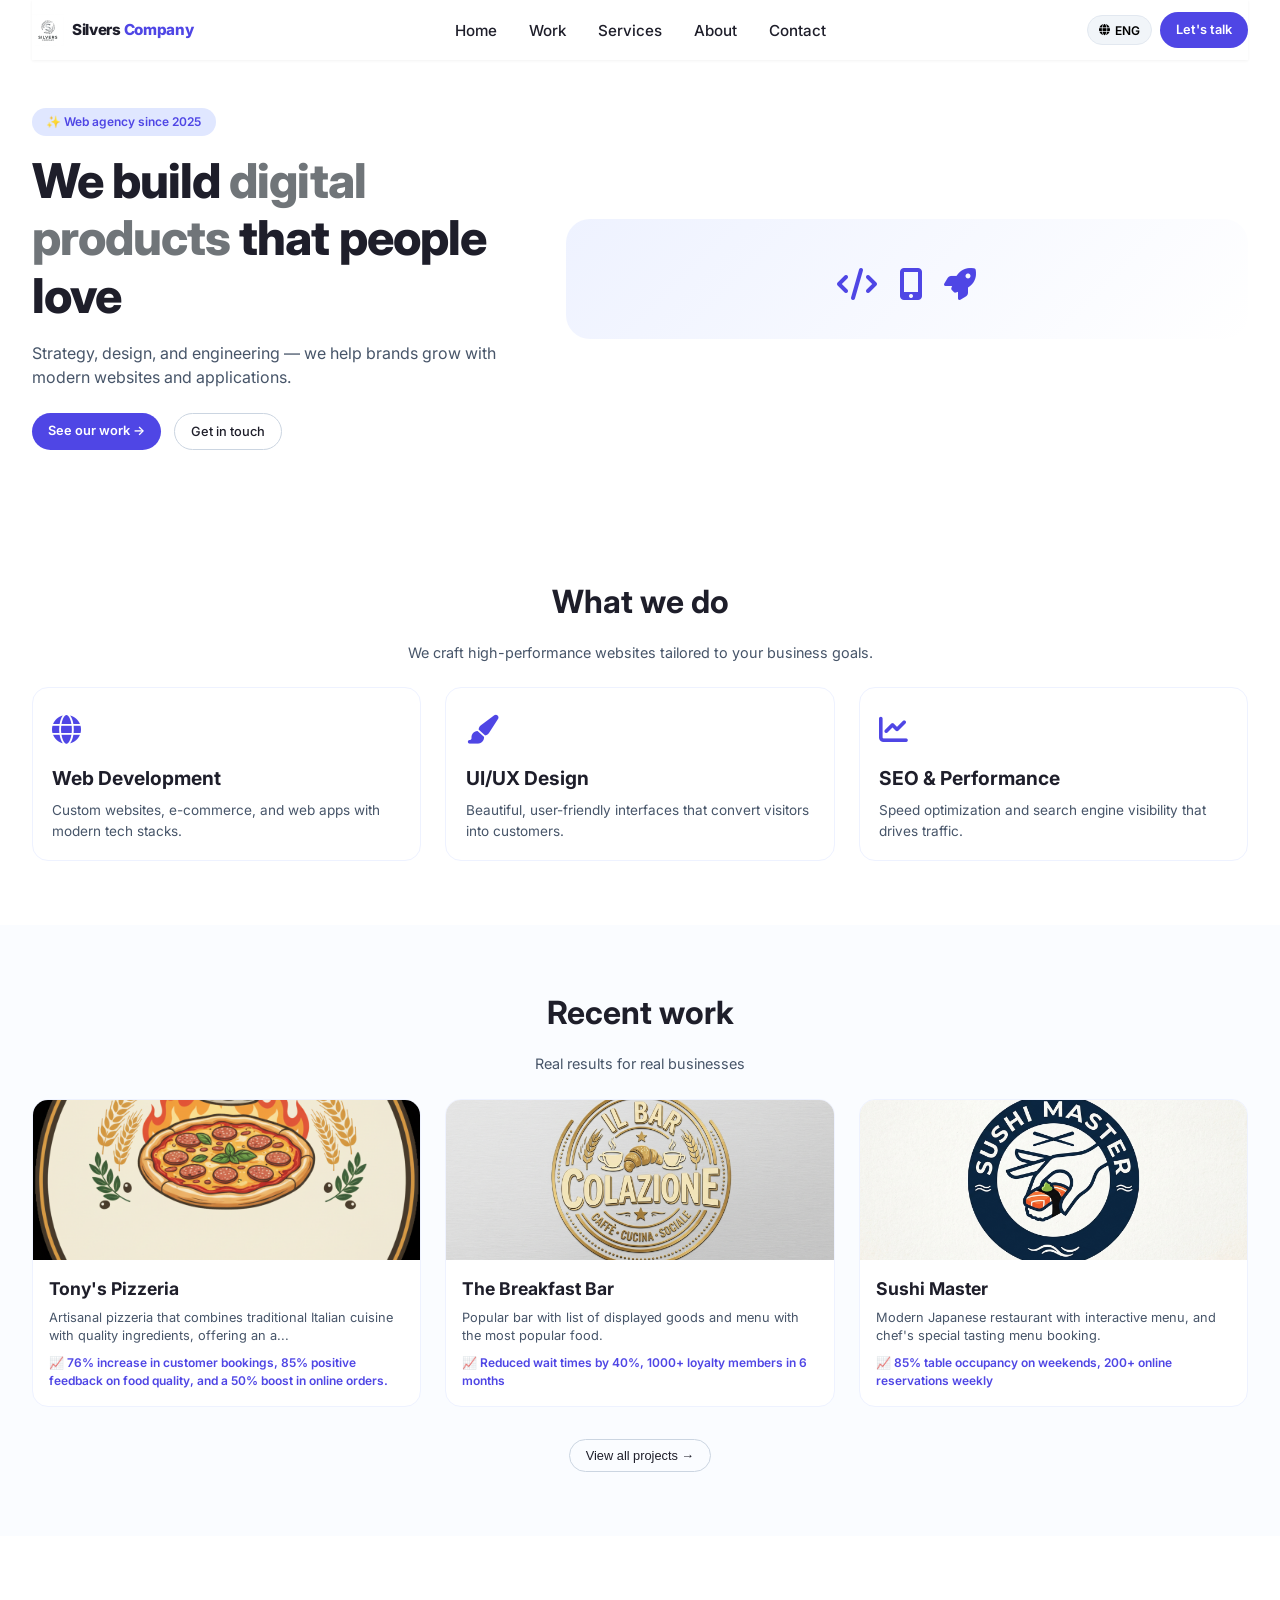
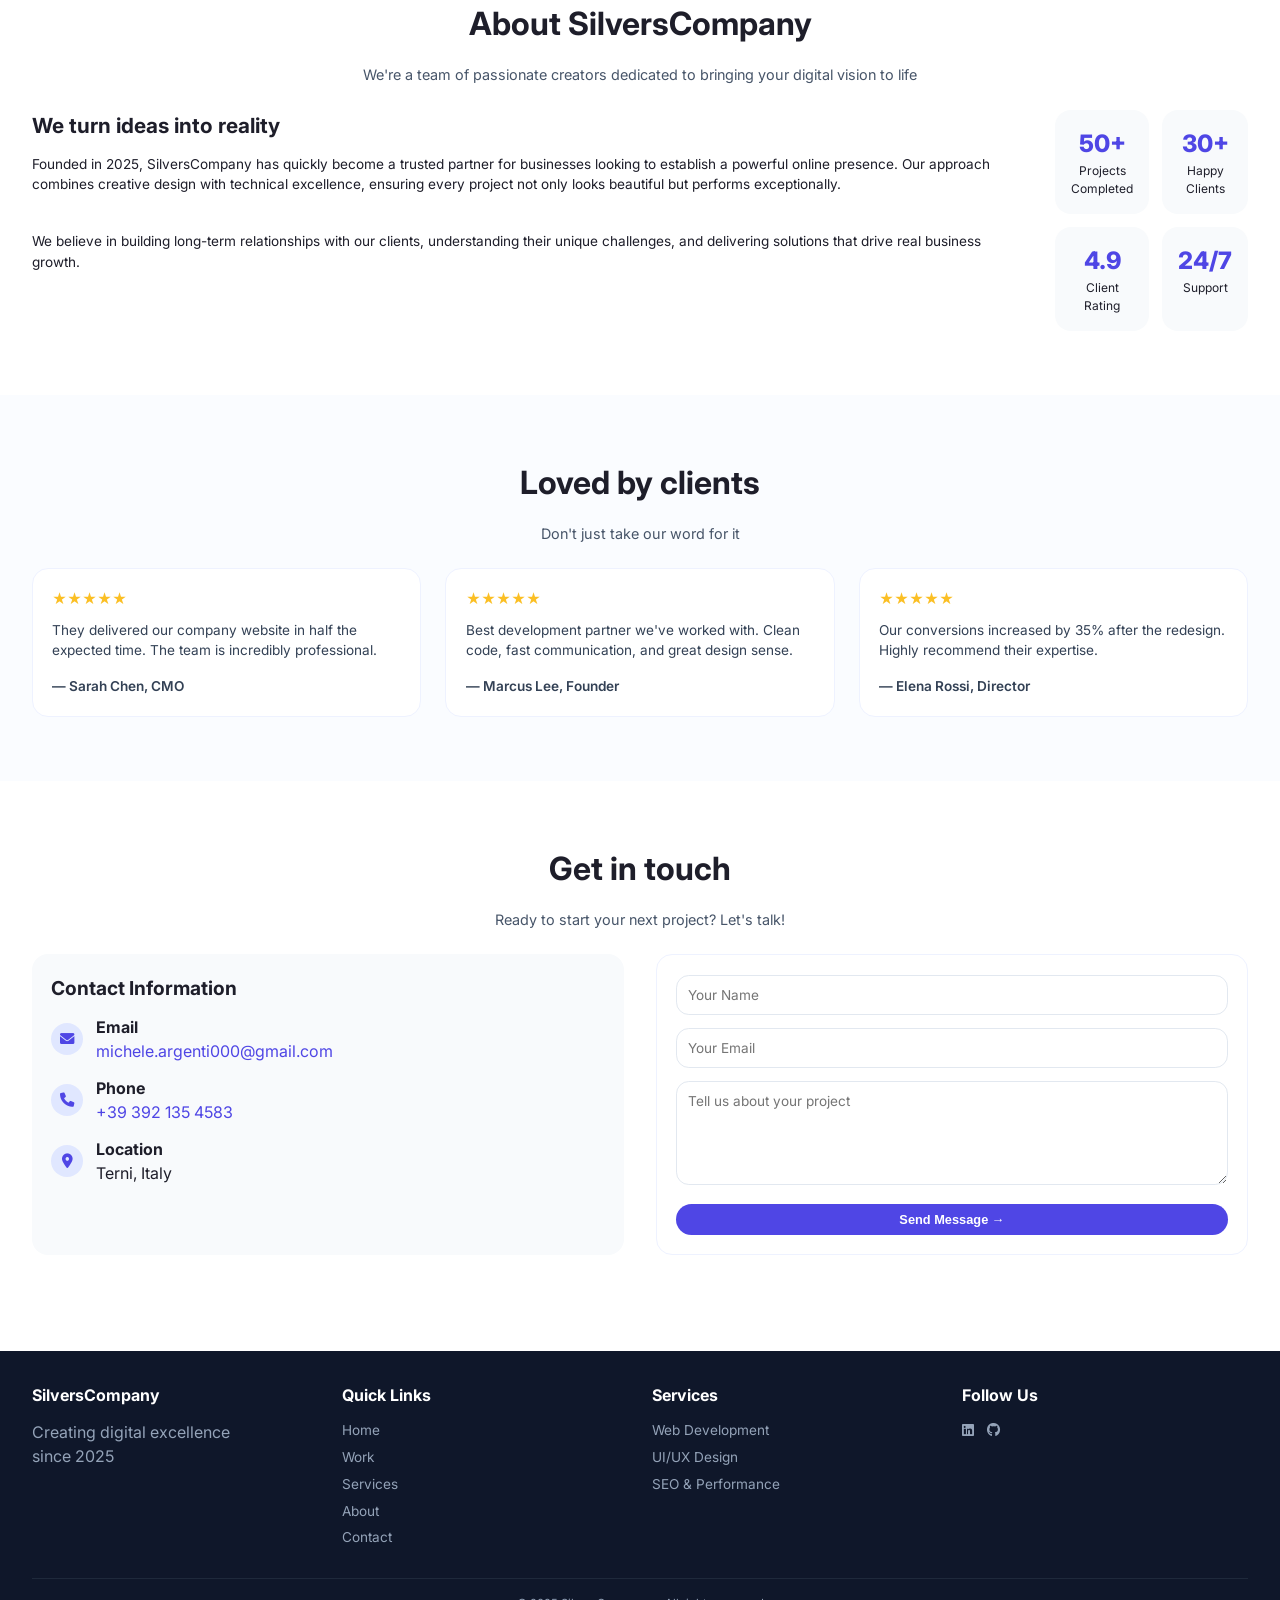
==== commit d64b0754: "Updated some files" ====
--- a/index.html
+++ b/index.html
@@ -269,7 +269,7 @@
                         </div>
                     </div>
                     <div class="contact-form">
-                        <form id="contactForm" action="https://formspree.io/f/YOUR_FORM_ID" method="POST">
+                        <form id="contactForm" action="https://formspree.io/f/xgopdgqw" method="POST">
                             <input type="hidden" name="_subject" value="New message from SilversCompany">
                             <input type="hidden" name="_captcha" value="true">
 
--- a/style/style.css
+++ b/style/style.css
@@ -20,38 +20,40 @@
 .container {
     max-width: 1280px;
     margin: 0 auto;
-    padding: 0 1.5rem;
-}
-
-/* Navigation - Fixed */
+    padding: 0 1rem;
+}
+
+/* Navigation - Fixed for mobile */
 nav {
     display: flex;
     justify-content: space-between;
     align-items: center;
-    padding: 1rem 0;
+    padding: 0.75rem 0;
     position: sticky;
     top: 0;
     background: rgba(255, 255, 255, 0.98);
     backdrop-filter: blur(10px);
     z-index: 1000;
     box-shadow: 0 1px 3px rgba(0, 0, 0, 0.05);
-    gap: 1rem;
+    gap: 0.5rem;
+    min-height: 60px;
 }
 
 .logo {
     display: flex;
     align-items: center;
-    gap: 0.75rem;
-    font-size: 1.3rem;
+    gap: 0.5rem;
+    font-size: 1.1rem;
     font-weight: 800;
     letter-spacing: -0.02em;
     text-decoration: none;
     color: #1e1e2a;
-    flex-shrink: 0;
+    flex-shrink: 1;
+    min-width: 0;
 }
 
 .logo-img {
-    height: 40px;
+    height: 32px;
     width: auto;
     display: block;
 }
@@ -59,7 +61,8 @@
 .logo-text {
     display: flex;
     gap: 0.2rem;
-    font-size: 1.1rem;
+    font-size: 0.95rem;
+    white-space: nowrap;
 }
 
 .logo-text .company {
@@ -75,24 +78,28 @@
 .nav-actions {
     display: flex;
     align-items: center;
-    gap: 0.8rem;
+    gap: 0.5rem;
     flex-shrink: 0;
 }
 
-/* Language Switcher */
+/* Language Switcher - Smaller on mobile */
 .lang-switcher {
     background: #f1f5f9;
     border: 1px solid #e2e8f0;
-    padding: 0.45rem 0.9rem;
+    padding: 0.4rem 0.7rem;
     border-radius: 40px;
     font-weight: 600;
     cursor: pointer;
     transition: all 0.2s;
     display: flex;
     align-items: center;
-    gap: 0.4rem;
+    gap: 0.3rem;
     font-family: 'Inter', sans-serif;
-    font-size: 0.85rem;
+    font-size: 0.75rem;
+}
+
+.lang-switcher i {
+    font-size: 0.7rem;
 }
 
 .lang-switcher:hover {
@@ -101,20 +108,20 @@
     color: #4f46e5;
 }
 
-/* Mobile Menu Button */
+/* Mobile Menu Button - Smaller */
 .menu-toggle {
     display: flex;
     flex-direction: column;
-    gap: 5px;
+    gap: 4px;
     background: none;
     border: none;
     cursor: pointer;
-    padding: 0.4rem;
+    padding: 0.3rem;
     flex-shrink: 0;
 }
 
 .menu-toggle span {
-    width: 22px;
+    width: 20px;
     height: 2px;
     background: #1e1e2a;
     transition: all 0.3s ease;
@@ -169,7 +176,7 @@
     text-decoration: none;
     color: #1e1e2a;
     font-weight: 500;
-    font-size: 1.2rem;
+    font-size: 1.1rem;
     transition: color 0.2s;
     padding: 0.5rem 0;
     display: block;
@@ -184,9 +191,9 @@
     text-align: center;
     background-color: #4f46e5;
     color: white;
-    padding: 0.75rem;
+    padding: 0.7rem;
     border-radius: 40px;
-    font-size: 1rem;
+    font-size: 0.95rem;
 }
 
 /* Overlay */
@@ -210,14 +217,14 @@
     background-color: #4f46e5;
     color: white;
     border: none;
-    padding: 0.55rem 1.2rem;
+    padding: 0.5rem 1rem;
     border-radius: 40px;
     font-weight: 600;
     cursor: pointer;
     transition: background 0.2s, transform 0.1s;
     text-decoration: none;
     display: inline-block;
-    font-size: 0.85rem;
+    font-size: 0.8rem;
     text-align: center;
     white-space: nowrap;
 }
@@ -230,7 +237,7 @@
 .btn-outline {
     background: transparent;
     border: 1px solid #cbd5e1;
-    padding: 0.55rem 1.2rem;
+    padding: 0.5rem 1rem;
     border-radius: 40px;
     font-weight: 500;
     text-decoration: none;
@@ -239,7 +246,7 @@
     display: inline-block;
     cursor: pointer;
     text-align: center;
-    font-size: 0.85rem;
+    font-size: 0.8rem;
     white-space: nowrap;
 }
 
@@ -266,14 +273,14 @@
     color: #4f46e5;
     padding: 0.3rem 0.9rem;
     border-radius: 30px;
-    font-size: 0.8rem;
+    font-size: 0.75rem;
     font-weight: 600;
     display: inline-block;
-    margin-bottom: 1.5rem;
+    margin-bottom: 1rem;
 }
 
 .hero-content h1 {
-    font-size: 2.2rem;
+    font-size: 1.8rem;
     font-weight: 800;
     line-height: 1.2;
     letter-spacing: -0.02em;
@@ -285,14 +292,14 @@
 }
 
 .hero-content p {
-    font-size: 1rem;
+    font-size: 0.9rem;
     color: #475569;
     margin-bottom: 1.5rem;
 }
 
 .hero-buttons {
     display: flex;
-    gap: 1rem;
+    gap: 0.8rem;
     flex-wrap: wrap;
     justify-content: center;
 }
@@ -300,26 +307,27 @@
 .hero-image {
     background: linear-gradient(135deg, #eef2ff 0%, #ffffff 100%);
     border-radius: 1.5rem;
-    padding: 2rem;
-    text-align: center;
-    font-size: 2.5rem;
+    padding: 1.5rem;
+    text-align: center;
+    font-size: 2rem;
     color: #4f46e5;
     width: 100%;
 }
 
 .hero-image i {
-    margin: 0 0.5rem;
+    margin: 0 0.3rem;
+    font-size: 1.5rem;
 }
 
 /* Sections */
 .section {
-    padding: 3rem 0;
+    padding: 2.5rem 0;
     scroll-margin-top: 70px;
 }
 
 .section-title {
     text-align: center;
-    font-size: 1.8rem;
+    font-size: 1.6rem;
     font-weight: 700;
     margin-bottom: 1rem;
 }
@@ -328,8 +336,8 @@
     text-align: center;
     color: #475569;
     max-width: 650px;
-    margin: 0 auto 2rem auto;
-    font-size: 0.95rem;
+    margin: 0 auto 1.5rem auto;
+    font-size: 0.9rem;
     padding: 0 1rem;
 }
 
@@ -337,12 +345,12 @@
 .services-grid {
     display: grid;
     grid-template-columns: 1fr;
-    gap: 1.5rem;
+    gap: 1rem;
 }
 
 .service-card {
     background: #ffffff;
-    padding: 1.5rem;
+    padding: 1.2rem;
     border-radius: 1rem;
     transition: all 0.3s ease;
     border: 1px solid #eef2ff;
@@ -354,27 +362,27 @@
 }
 
 .service-icon {
-    font-size: 2rem;
-    color: #4f46e5;
-    margin-bottom: 1rem;
+    font-size: 1.8rem;
+    color: #4f46e5;
+    margin-bottom: 0.8rem;
 }
 
 .service-card h3 {
-    font-size: 1.3rem;
+    font-size: 1.2rem;
     margin-bottom: 0.5rem;
 }
 
 .service-card p {
     color: #475569;
-    font-size: 0.9rem;
+    font-size: 0.85rem;
 }
 
 /* Portfolio */
 .portfolio-grid {
     display: grid;
     grid-template-columns: 1fr;
-    gap: 1.5rem;
-    margin-top: 2rem;
+    gap: 1rem;
+    margin-top: 1.5rem;
 }
 
 .portfolio-item {
@@ -394,13 +402,13 @@
 }
 
 .portfolio-img {
-    height: 180px;
+    height: 160px;
     background: linear-gradient(135deg, #eef2ff 0%, #e0e7ff 100%);
     display: flex;
     align-items: center;
     justify-content: center;
     gap: 0.5rem;
-    font-size: 1.5rem;
+    font-size: 1.3rem;
     color: #4f46e5;
     overflow: hidden;
 }
@@ -412,23 +420,23 @@
 }
 
 .portfolio-info {
-    padding: 1.2rem;
+    padding: 1rem;
 }
 
 .portfolio-info h3 {
-    font-size: 1.2rem;
-    margin-bottom: 0.5rem;
+    font-size: 1.1rem;
+    margin-bottom: 0.4rem;
 }
 
 .portfolio-info p {
     color: #475569;
-    margin-bottom: 0.8rem;
+    margin-bottom: 0.6rem;
     line-height: 1.4;
-    font-size: 0.85rem;
+    font-size: 0.8rem;
 }
 
 .portfolio-plus {
-    font-size: 0.8rem;
+    font-size: 0.75rem;
     color: #4f46e5;
     font-weight: 600;
     margin-top: 0.5rem;
@@ -445,7 +453,7 @@
     background: rgba(0, 0, 0, 0.85);
     z-index: 2000;
     overflow-y: auto;
-    padding: 1rem;
+    padding: 0.8rem;
 }
 
 .modal.active {
@@ -454,10 +462,10 @@
 
 .modal-content {
     max-width: 1280px;
-    margin: 1rem auto;
+    margin: 0.8rem auto;
     background: white;
-    border-radius: 1.5rem;
-    padding: 2rem;
+    border-radius: 1rem;
+    padding: 1rem;
     position: relative;
     animation: modalFadeIn 0.3s ease;
 }
@@ -478,15 +486,15 @@
     display: flex;
     justify-content: space-between;
     align-items: center;
-    margin-bottom: 2rem;
+    margin-bottom: 1rem;
     flex-wrap: wrap;
-    gap: 1rem;
-    padding-bottom: 1rem;
+    gap: 0.8rem;
+    padding-bottom: 0.8rem;
     border-bottom: 2px solid #eef2ff;
 }
 
 .modal-header h2 {
-    font-size: 1.8rem;
+    font-size: 1.4rem;
     font-weight: 700;
     background: linear-gradient(135deg, #4f46e5, #6366f1);
     -webkit-background-clip: text;
@@ -497,10 +505,10 @@
 .close-modal {
     background: #f1f5f9;
     border: none;
-    width: 40px;
-    height: 40px;
+    width: 36px;
+    height: 36px;
     border-radius: 50%;
-    font-size: 1.5rem;
+    font-size: 1.3rem;
     cursor: pointer;
     color: #475569;
     transition: all 0.2s;
@@ -519,10 +527,10 @@
 .all-projects-grid {
     display: grid;
     grid-template-columns: 1fr;
-    gap: 2rem;
+    gap: 1rem;
     max-height: 70vh;
     overflow-y: auto;
-    padding: 0.5rem;
+    padding: 0.3rem;
 }
 
 .all-projects-grid::-webkit-scrollbar {
@@ -546,7 +554,7 @@
 /* Modal card styling */
 .modal-card {
     background: #ffffff;
-    border-radius: 1rem;
+    border-radius: 0.8rem;
     overflow: hidden;
     transition: all 0.3s ease;
     border: 1px solid #eef2ff;
@@ -557,18 +565,18 @@
 }
 
 .modal-card:hover {
-    transform: translateY(-8px);
+    transform: translateY(-5px);
     box-shadow: 0 20px 40px -12px rgba(79, 70, 229, 0.25);
     border-color: #e0e7ff;
 }
 
 .modal-card-img {
-    height: 220px;
+    height: 160px;
     background: linear-gradient(135deg, #eef2ff 0%, #e0e7ff 100%);
     display: flex;
     align-items: center;
     justify-content: center;
-    font-size: 3rem;
+    font-size: 2rem;
     color: #4f46e5;
     overflow: hidden;
     position: relative;
@@ -587,103 +595,104 @@
 
 .modal-card-badge {
     position: absolute;
-    top: 1rem;
-    right: 1rem;
+    top: 0.8rem;
+    right: 0.8rem;
     background: rgba(79, 70, 229, 0.9);
     color: white;
-    padding: 0.3rem 0.8rem;
+    padding: 0.2rem 0.6rem;
     border-radius: 20px;
-    font-size: 0.7rem;
+    font-size: 0.65rem;
     font-weight: 600;
     backdrop-filter: blur(5px);
 }
 
 .modal-card-info {
-    padding: 1.5rem;
+    padding: 1rem;
 }
 
 .modal-card-info h3 {
-    font-size: 1.3rem;
-    margin-bottom: 0.5rem;
+    font-size: 1.1rem;
+    margin-bottom: 0.4rem;
     font-weight: 700;
     color: #1e1e2a;
 }
 
 .modal-card-info p {
     color: #475569;
-    margin-bottom: 1rem;
-    line-height: 1.5;
-    font-size: 0.9rem;
+    margin-bottom: 0.8rem;
+    line-height: 1.4;
+    font-size: 0.8rem;
 }
 
 .modal-card-plus {
-    font-size: 0.85rem;
+    font-size: 0.75rem;
     color: #4f46e5;
     font-weight: 600;
-    margin-top: 0.75rem;
-    padding-top: 0.75rem;
+    margin-top: 0.5rem;
+    padding-top: 0.5rem;
     border-top: 1px solid #eef2ff;
     display: flex;
     align-items: center;
-    gap: 0.5rem;
+    gap: 0.4rem;
 }
 
 /* Contact Section */
 .contact-grid {
     display: grid;
     grid-template-columns: 1fr;
-    gap: 2rem;
-    margin-top: 2rem;
+    gap: 1.5rem;
+    margin-top: 1.5rem;
 }
 
 .contact-info {
     background: #f8fafc;
-    padding: 1.5rem;
+    padding: 1.2rem;
     border-radius: 1rem;
 }
 
 .contact-info h3 {
-    font-size: 1.3rem;
-    margin-bottom: 1rem;
+    font-size: 1.2rem;
+    margin-bottom: 0.8rem;
 }
 
 .contact-detail {
     display: flex;
     align-items: center;
-    gap: 1rem;
-    margin-bottom: 1rem;
+    gap: 0.8rem;
+    margin-bottom: 0.8rem;
 }
 
 .contact-detail i {
-    width: 36px;
-    height: 36px;
+    width: 32px;
+    height: 32px;
     background: #e0e7ff;
     border-radius: 50%;
     display: flex;
     align-items: center;
     justify-content: center;
     color: #4f46e5;
+    font-size: 0.9rem;
 }
 
 .contact-form {
     background: #ffffff;
-    padding: 1.5rem;
+    padding: 1.2rem;
     border-radius: 1rem;
     border: 1px solid #eef2ff;
 }
 
 .form-group {
-    margin-bottom: 1rem;
+    margin-bottom: 0.8rem;
 }
 
 .form-group input,
 .form-group textarea {
     width: 100%;
-    padding: 0.8rem;
+    padding: 0.7rem;
     border: 1px solid #e2e8f0;
     border-radius: 0.8rem;
     font-family: 'Inter', sans-serif;
-    font-size: 0.9rem;
+    font-size: 0.85rem;
 }
 
 .form-group input:focus,
@@ -696,125 +705,125 @@
 .testimonial-grid {
     display: grid;
     grid-template-columns: 1fr;
-    gap: 1.5rem;
+    gap: 1rem;
 }
 
 .testimonial-card {
     background: #ffffff;
     border: 1px solid #eef2ff;
     border-radius: 1rem;
-    padding: 1.5rem;
+    padding: 1.2rem;
 }
 
 .stars {
     color: #fbbf24;
-    margin-bottom: 0.8rem;
-    font-size: 1rem;
+    margin-bottom: 0.6rem;
+    font-size: 0.9rem;
 }
 
 .testimonial-card p {
     color: #334155;
     line-height: 1.5;
-    font-size: 0.9rem;
+    font-size: 0.85rem;
 }
 
 /* About Section */
 .about-content {
     display: flex;
     flex-direction: column;
-    gap: 2rem;
+    gap: 1.5rem;
 }
 
 .about-text h3 {
-    font-size: 1.5rem;
-    margin-bottom: 1rem;
+    font-size: 1.3rem;
+    margin-bottom: 0.8rem;
 }
 
 .about-text p {
-    font-size: 0.9rem;
-    margin-bottom: 1rem;
+    font-size: 0.85rem;
+    margin-bottom: 0.8rem;
 }
 
 .about-stats {
     display: grid;
     grid-template-columns: repeat(2, 1fr);
-    gap: 1rem;
+    gap: 0.8rem;
 }
 
 .stat-card {
     text-align: center;
-    padding: 1.5rem;
+    padding: 1rem;
     background: #f8fafc;
     border-radius: 1rem;
 }
 
 .stat-number {
-    font-size: 1.8rem;
+    font-size: 1.5rem;
     font-weight: 800;
     color: #4f46e5;
 }
 
 .stat-card div:last-child {
-    font-size: 0.8rem;
+    font-size: 0.75rem;
 }
 
 /* Footer */
 footer {
     background: #0f172a;
     color: #94a3b8;
-    padding: 3rem 0 1.5rem;
+    padding: 2rem 0 1rem;
     margin-top: 2rem;
 }
 
 .footer-grid {
     display: grid;
     grid-template-columns: 1fr;
-    gap: 2rem;
-    margin-bottom: 2rem;
+    gap: 1.5rem;
+    margin-bottom: 1.5rem;
     text-align: center;
 }
 
 .footer-col h4 {
     color: white;
-    margin-bottom: 1rem;
-    font-size: 1.1rem;
+    margin-bottom: 0.8rem;
+    font-size: 1rem;
 }
 
 .footer-col a {
     display: block;
     color: #94a3b8;
     text-decoration: none;
-    margin-bottom: 0.5rem;
+    margin-bottom: 0.4rem;
     transition: color 0.2s;
+    font-size: 0.85rem;
+}
+
+.social-icons {
+    display: flex;
+    gap: 0.8rem;
+    margin-top: 0.8rem;
+    justify-content: center;
+}
+
+.copyright {
+    text-align: center;
+    border-top: 1px solid #1e293b;
+    padding-top: 1rem;
+    font-size: 0.7rem;
+}
+
+.loading {
+    text-align: center;
+    padding: 2rem;
+    color: #4f46e5;
     font-size: 0.9rem;
 }
 
-.social-icons {
-    display: flex;
-    gap: 1rem;
-    margin-top: 1rem;
-    justify-content: center;
-}
-
-.copyright {
-    text-align: center;
-    border-top: 1px solid #1e293b;
-    padding-top: 1.5rem;
-    font-size: 0.75rem;
-}
-
-.loading {
-    text-align: center;
-    padding: 3rem;
-    color: #4f46e5;
-    font-size: 1.1rem;
-}
-
-/* Responsive */
+/* Tablet and Desktop Breakpoints */
 @media (min-width: 640px) {
     .all-projects-grid {
         grid-template-columns: repeat(2, 1fr);
-        gap: 1.5rem;
+        gap: 1.2rem;
     }
 }
 
@@ -869,11 +878,11 @@
     }
 
     .hero-content h1 {
-        font-size: 3rem;
+        font-size: 2.5rem;
     }
 
     .hero-content p {
-        font-size: 1.1rem;
+        font-size: 1rem;
     }
 
     .hero-buttons {
@@ -881,31 +890,35 @@
     }
 
     .hero-image {
-        font-size: 3.5rem;
+        font-size: 3rem;
+    }
+
+    .hero-image i {
+        font-size: 2rem;
     }
 
     .services-grid {
+        grid-template-columns: repeat(auto-fit, minmax(280px, 1fr));
+        gap: 1.5rem;
+    }
+
+    .portfolio-grid {
         grid-template-columns: repeat(auto-fit, minmax(300px, 1fr));
+        gap: 1.5rem;
+    }
+
+    .testimonial-grid {
+        grid-template-columns: repeat(auto-fit, minmax(280px, 1fr));
+        gap: 1.5rem;
+    }
+
+    .contact-grid {
+        grid-template-columns: repeat(auto-fit, minmax(280px, 1fr));
         gap: 2rem;
     }
 
-    .portfolio-grid {
-        grid-template-columns: repeat(auto-fit, minmax(320px, 1fr));
-        gap: 2rem;
-    }
-
-    .testimonial-grid {
-        grid-template-columns: repeat(auto-fit, minmax(300px, 1fr));
-        gap: 2rem;
-    }
-
-    .contact-grid {
-        grid-template-columns: repeat(auto-fit, minmax(300px, 1fr));
-        gap: 3rem;
-    }
-
     .footer-grid {
-        grid-template-columns: repeat(auto-fit, minmax(200px, 1fr));
+        grid-template-columns: repeat(auto-fit, minmax(180px, 1fr));
         text-align: left;
     }
 
@@ -915,59 +928,58 @@
 
     .about-content {
         flex-direction: row;
-        gap: 3rem;
+        gap: 2rem;
     }
 
     .section-title {
-        font-size: 2.2rem;
+        font-size: 2rem;
     }
 }
 
 @media (min-width: 1024px) {
     .all-projects-grid {
         grid-template-columns: repeat(3, 1fr);
-        gap: 2rem;
+        gap: 1.5rem;
     }
 
     .hero-content h1 {
-        font-size: 3.5rem;
+        font-size: 3rem;
     }
 
     .section {
-        padding: 5rem 0;
-    }
-}
-
-@media (max-width: 768px) {
+        padding: 4rem 0;
+    }
+}
+
+/* Extra small devices */
+@media (max-width: 480px) {
+    .container {
+        padding: 0 0.8rem;
+    }
+
+    .logo-text {
+        display: none;
+    }
+
     .logo-img {
-        height: 32px;
-    }
-
-    .logo-text {
-        font-size: 0.95rem;
-    }
-
-    .logo {
-        gap: 0.5rem;
-    }
-
-    .modal-content {
-        padding: 1rem;
-    }
-
-    .modal-header h2 {
-        font-size: 1.4rem;
-    }
-
-    .modal-card-img {
-        height: 160px;
-    }
-
-    .modal-card-info {
-        padding: 1rem;
-    }
-
-    .modal-card-info h3 {
-        font-size: 1.1rem;
+        height: 28px;
+    }
+
+    .lang-switcher span:not(#currentLang) {
+        display: none;
+    }
+
+    .lang-switcher {
+        padding: 0.35rem 0.6rem;
+    }
+
+    .hero-content h1 {
+        font-size: 1.6rem;
+    }
+
+    .btn-primary,
+    .btn-outline {
+        padding: 0.45rem 0.9rem;
+        font-size: 0.75rem;
     }
 }
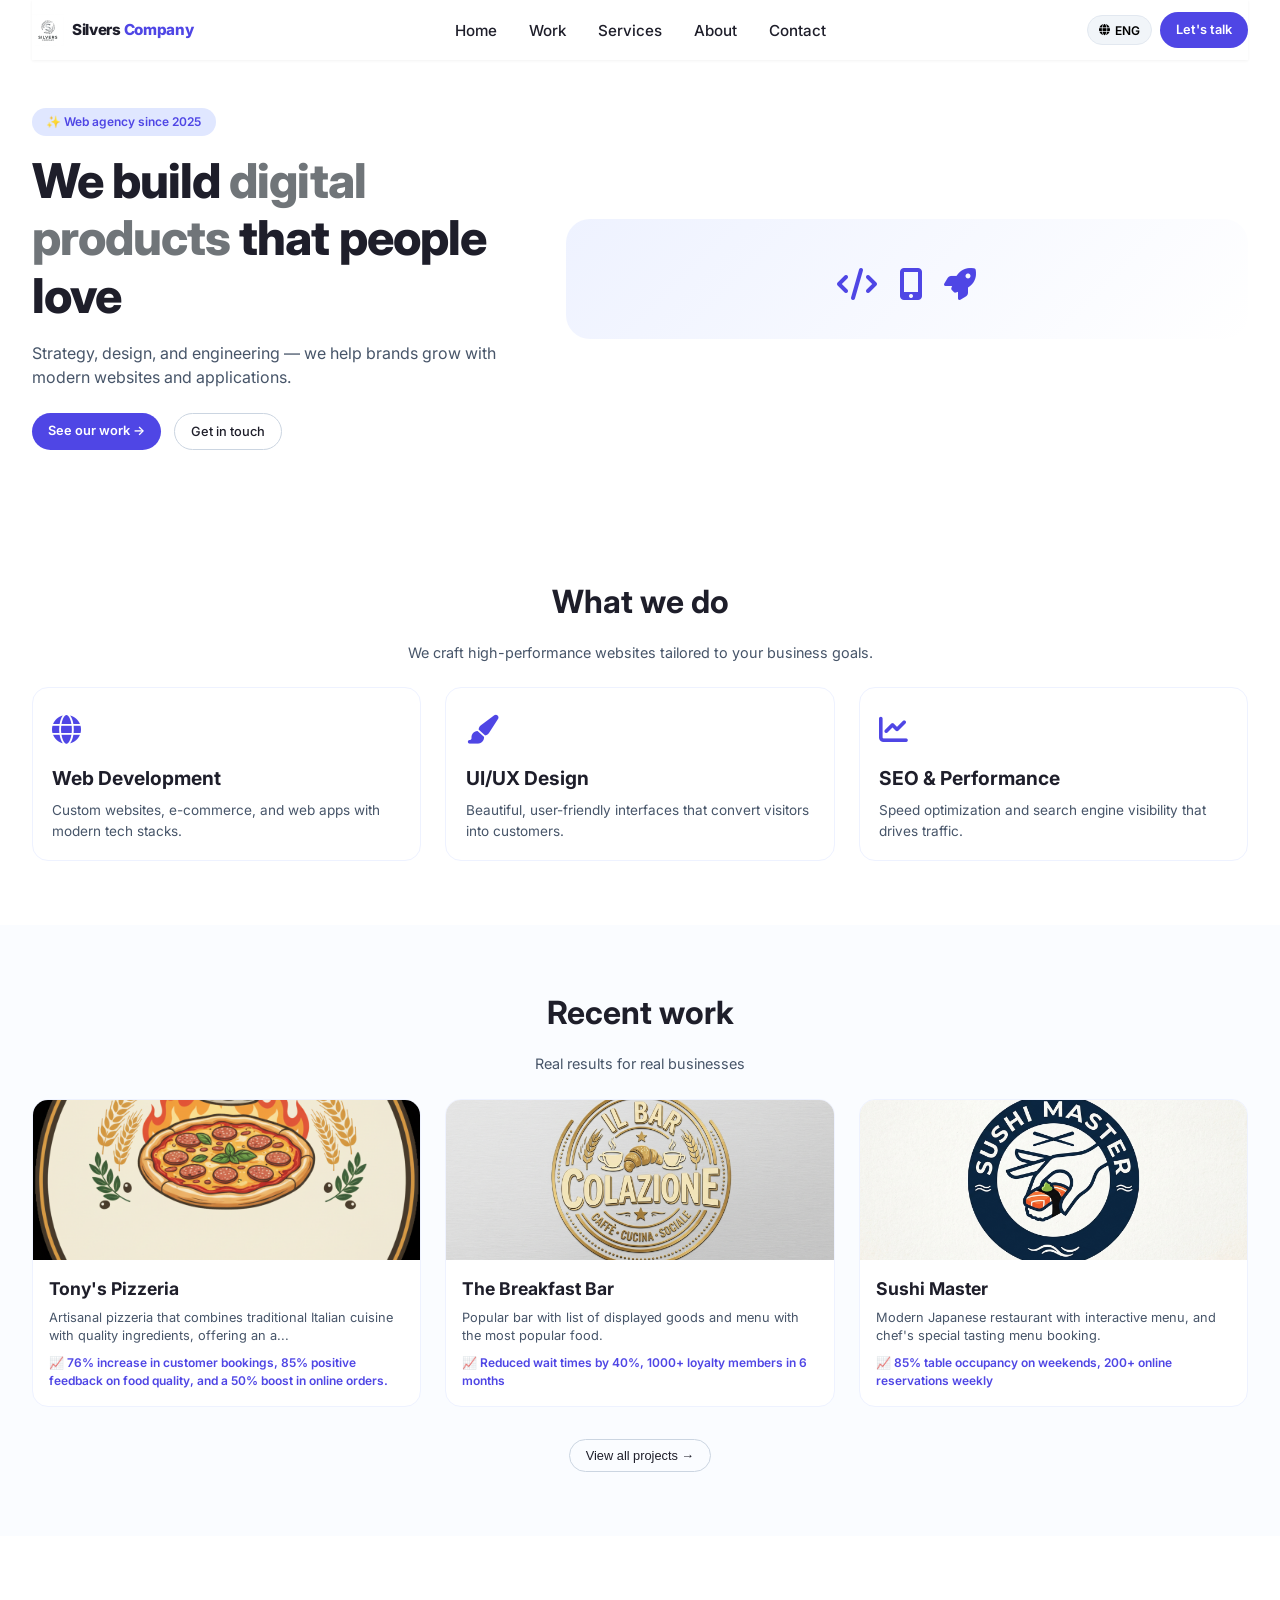
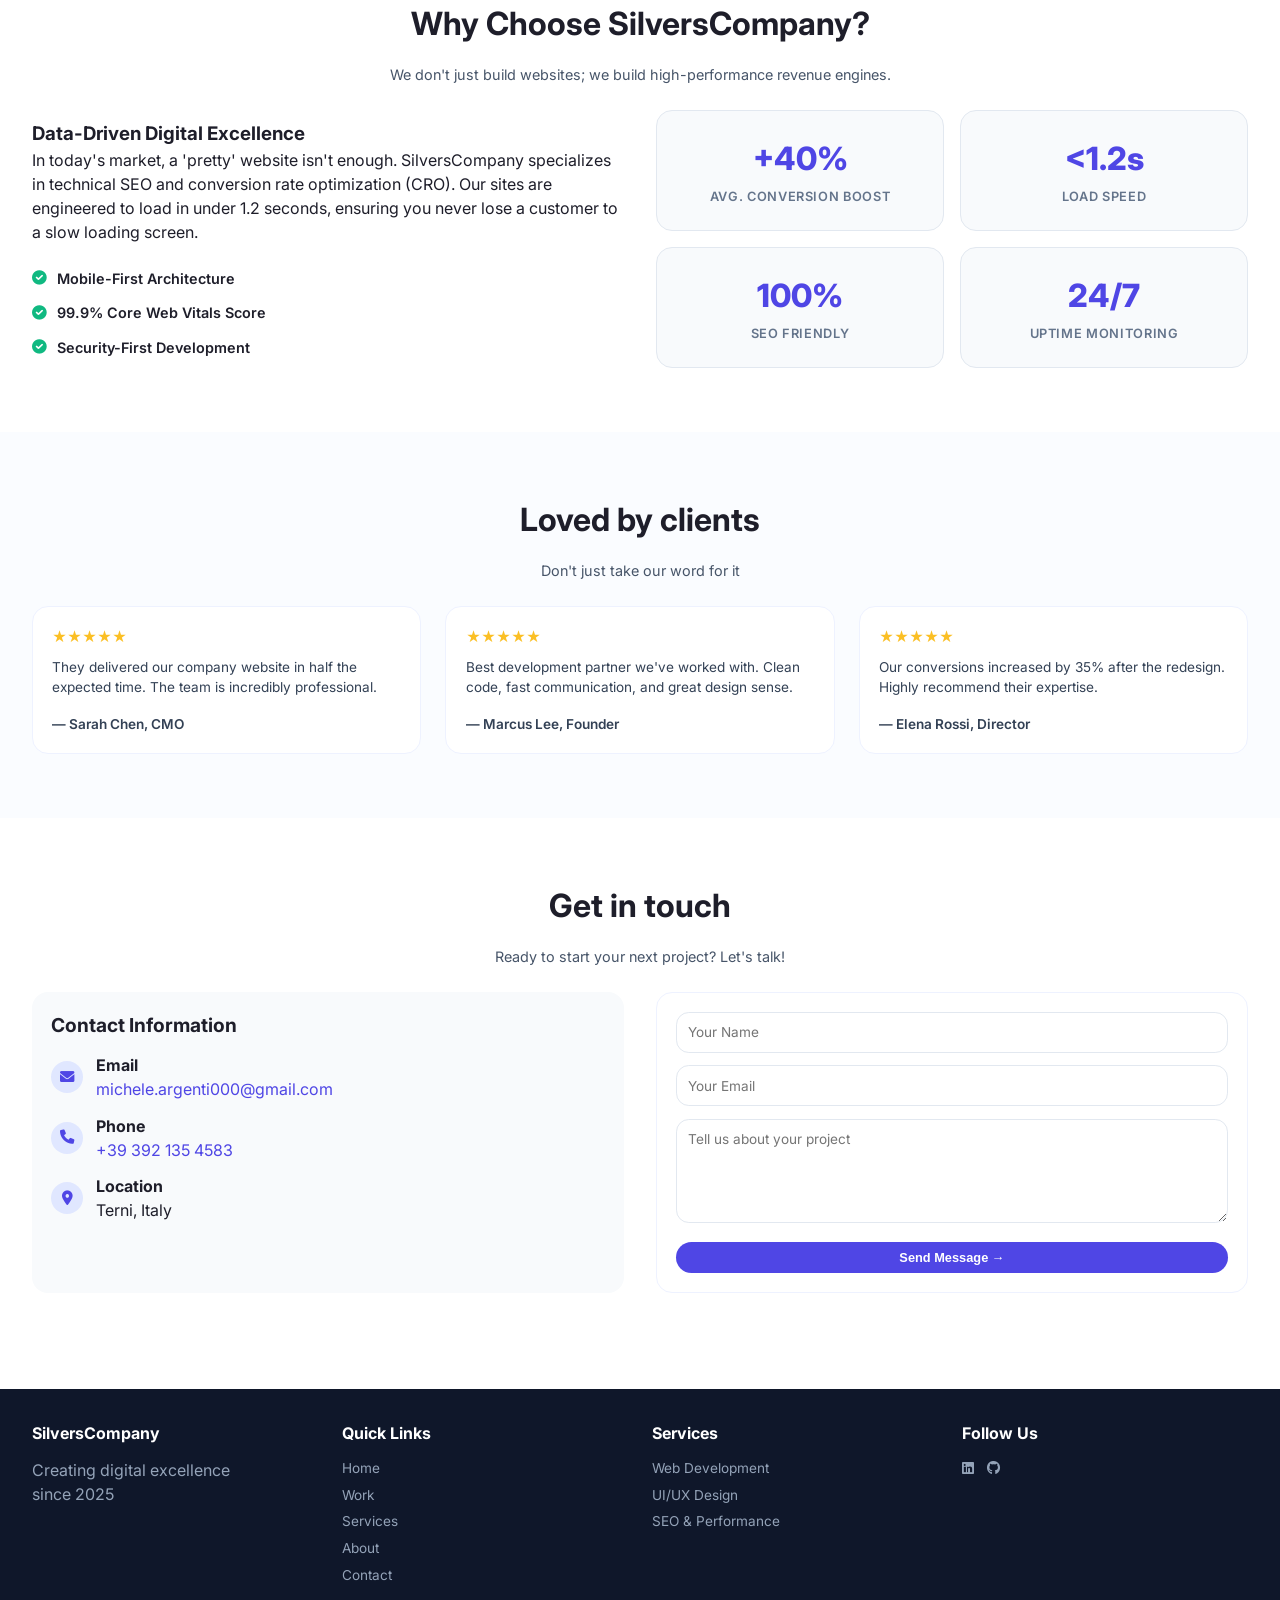
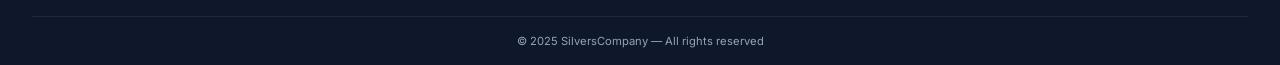
==== commit a78a3126: "Updated some files" ====
--- a/index.html
+++ b/index.html
@@ -146,7 +146,7 @@
             </div>
         </section>
 
-        <!-- About Section -->
+        <!-- About Section 
         <section id="about" class="section">
             <div class="container">
                 <h2 class="section-title" data-en="About SilversCompany" data-it="Chi è SilversCompany">About
@@ -197,6 +197,76 @@
                 </div>
             </div>
         </section>
+        -->
+
+        <!-- About Section -->
+        <section id="about" class="section">
+            <div class="container">
+                <h2 class="section-title" data-en="Why Choose SilversCompany?"
+                    data-it="Perché Scegliere SilversCompany?">Why
+                    Choose SilversCompany?</h2>
+                <p class="section-sub"
+                    data-en="We don't just build websites; we build high-performance revenue engines."
+                    data-it="Non costruiamo solo siti web; costruiamo motori di guadagno ad alte prestazioni.">
+                    We don't just build websites; we build high-performance revenue engines.</p>
+
+                <div class="about-content">
+                    <div class="about-text">
+                        <h3 data-en="Data-Driven Digital Excellence" data-it="Eccellenza Digitale Guidata dai Dati">
+                            Data-Driven
+                            Digital Excellence</h3>
+                        <p data-en="In today's market, a 'pretty' website isn't enough. SilversCompany specializes in technical SEO and conversion rate optimization (CRO). Our sites are engineered to load in under 1.2 seconds, ensuring you never lose a customer to a slow loading screen."
+                            data-it="Nel mercato odierno, un 'bel' sito non basta. SilversCompany è specializzata in SEO tecnica e ottimizzazione del tasso di conversione (CRO). I nostri siti sono progettati per caricarsi in meno di 1.2 secondi.">
+                            In today's market, a 'pretty' website isn't enough. SilversCompany specializes in technical
+                            SEO and
+                            conversion rate optimization (CRO). Our sites are engineered to load in under 1.2 seconds,
+                            ensuring
+                            you never lose a customer to a slow loading screen.</p>
+
+                        <div class="benefit-list">
+                            <div class="benefit-item">
+                                <i class="fas fa-check-circle"></i>
+                                <span data-en="Mobile-First Architecture"
+                                    data-it="Architettura Mobile-First">Mobile-First
+                                    Architecture</span>
+                            </div>
+                            <div class="benefit-item">
+                                <i class="fas fa-check-circle"></i>
+                                <span data-en="99.9% Core Web Vitals Score"
+                                    data-it="99.9% Punteggio Core Web Vitals">99.9% Core
+                                    Web Vitals Score</span>
+                            </div>
+                            <div class="benefit-item">
+                                <i class="fas fa-check-circle"></i>
+                                <span data-en="Security-First Development"
+                                    data-it="Sviluppo Orientato alla Sicurezza">Security-First Development</span>
+                            </div>
+                        </div>
+                    </div>
+
+                    <div class="about-stats">
+                        <div class="stat-card">
+                            <div class="stat-number">+40%</div>
+                            <div data-en="Avg. Conversion Boost" data-it="Incremento Medio Conversioni">Avg. Conversion
+                                Boost
+                            </div>
+                        </div>
+                        <div class="stat-card">
+                            <div class="stat-number">&lt;1.2s</div>
+                            <div data-en="Load Speed" data-it="Velocità di Caricamento">Load Speed</div>
+                        </div>
+                        <div class="stat-card">
+                            <div class="stat-number">100%</div>
+                            <div data-en="SEO Friendly" data-it="Ottimizzato SEO">SEO Friendly</div>
+                        </div>
+                        <div class="stat-card">
+                            <div class="stat-number">24/7</div>
+                            <div data-en="Uptime Monitoring" data-it="Monitoraggio Uptime">Uptime Monitoring</div>
+                        </div>
+                    </div>
+                </div>
+            </div>
+        </section>
 
         <!-- Testimonials -->
         <div class="section" style="background-color: #fafcff;">
--- a/style/style.css
+++ b/style/style.css
@@ -727,7 +727,79 @@
     font-size: 0.85rem;
 }
 
-/* About Section */
+/* About Section Enhancements */
+.about-content {
+    display: grid;
+    grid-template-columns: 1fr;
+    gap: 2.5rem;
+    align-items: center;
+}
+
+@media (min-width: 992px) {
+    .about-content {
+        grid-template-columns: 1fr 1fr;
+    }
+}
+
+.benefit-list {
+    margin-top: 1.5rem;
+    display: grid;
+    grid-template-columns: 1fr;
+    gap: 0.8rem;
+}
+
+.benefit-item {
+    display: flex;
+    align-items: center;
+    gap: 0.7rem;
+    font-weight: 600;
+    font-size: 0.9rem;
+    color: #1e1e2a;
+}
+
+.benefit-item i {
+    color: #10b981;
+    /* Success Green */
+}
+
+.about-stats {
+    display: grid;
+    grid-template-columns: repeat(2, 1fr);
+    gap: 1rem;
+}
+
+.stat-card {
+    background: #f8fafc;
+    padding: 1.5rem;
+    border-radius: 1rem;
+    text-align: center;
+    border: 1px solid #e2e8f0;
+    transition: all 0.3s ease;
+}
+
+.stat-card:hover {
+    border-color: #4f46e5;
+    background: #ffffff;
+    box-shadow: 0 10px 20px rgba(79, 70, 229, 0.1);
+}
+
+.stat-number {
+    display: block;
+    font-size: 2rem;
+    font-weight: 800;
+    color: #4f46e5;
+    margin-bottom: 0.25rem;
+}
+
+.stat-card div:last-child {
+    font-size: 0.8rem;
+    font-weight: 600;
+    color: #64748b;
+    text-transform: uppercase;
+    letter-spacing: 0.05em;
+}
+
+/* About Section 
 .about-content {
     display: flex;
     flex-direction: column;
@@ -766,6 +838,7 @@
 .stat-card div:last-child {
     font-size: 0.75rem;
 }
+*/
 
 /* Footer */
 footer {
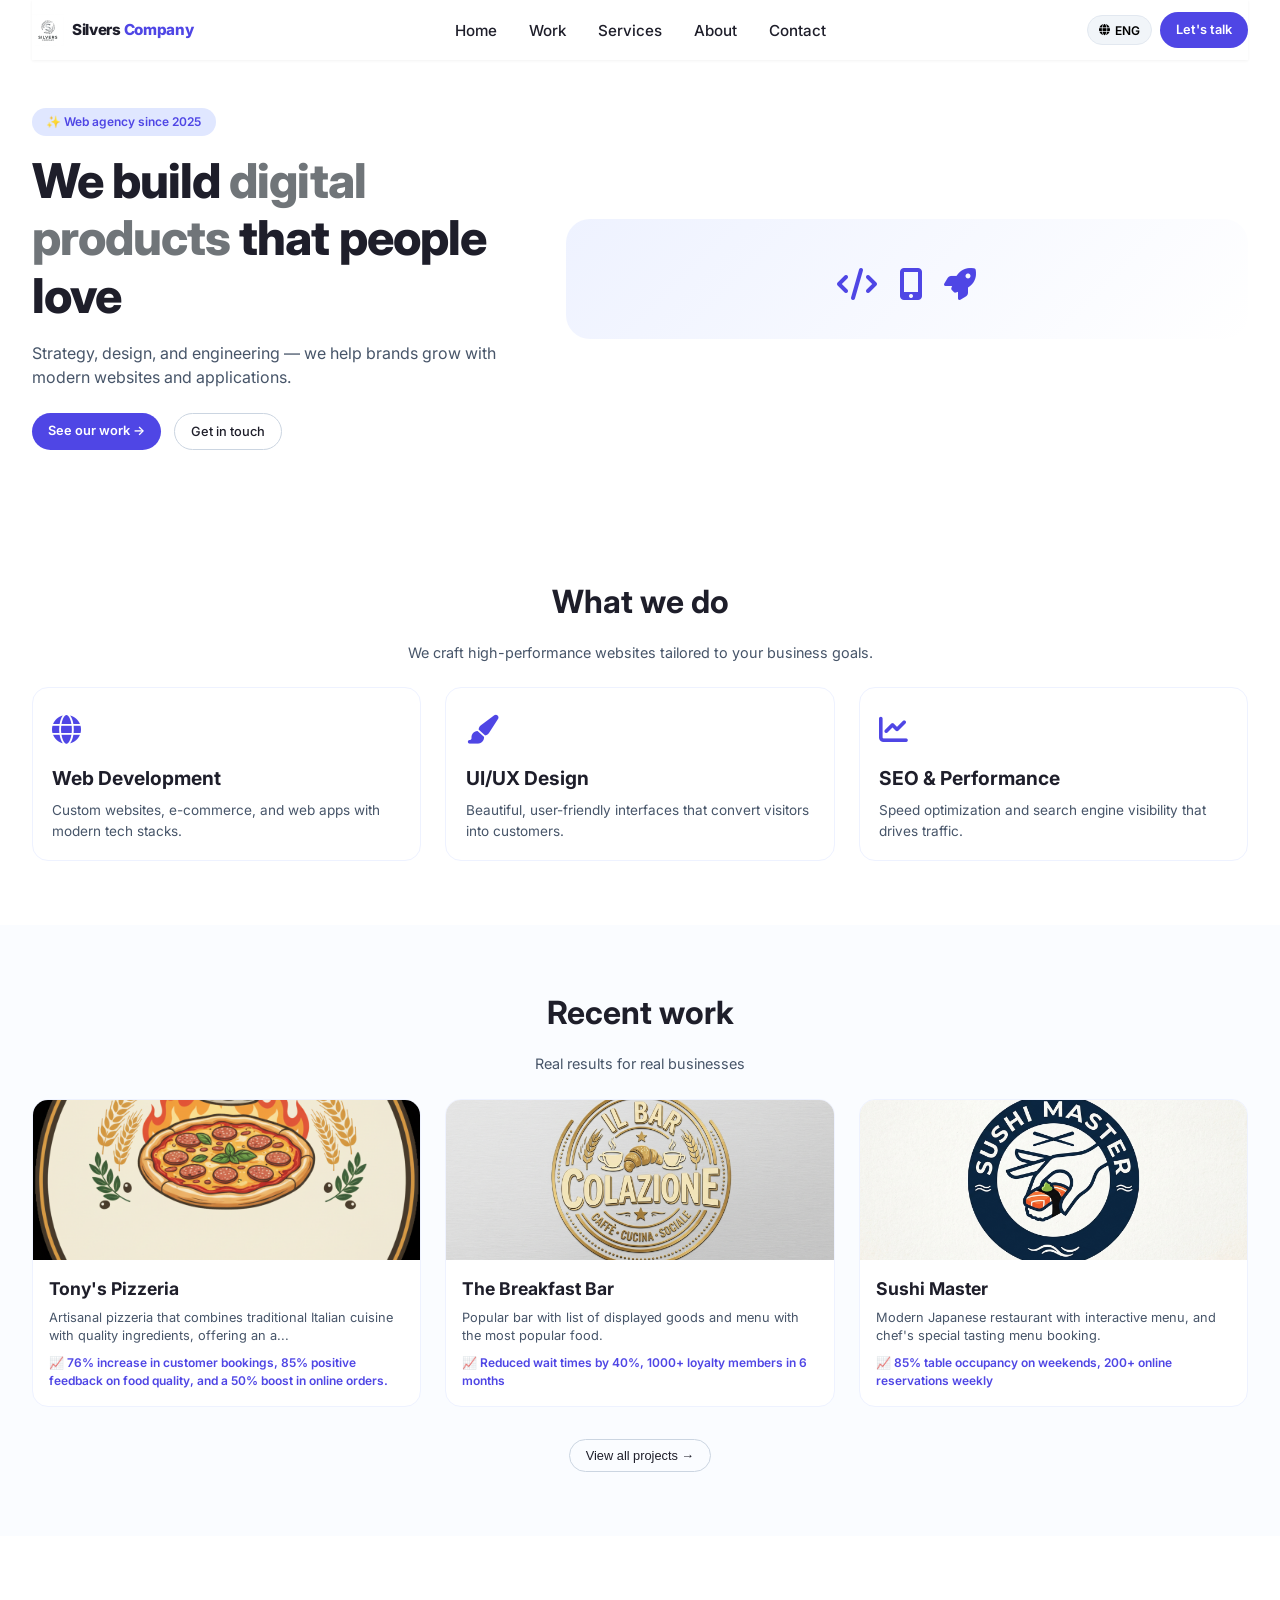
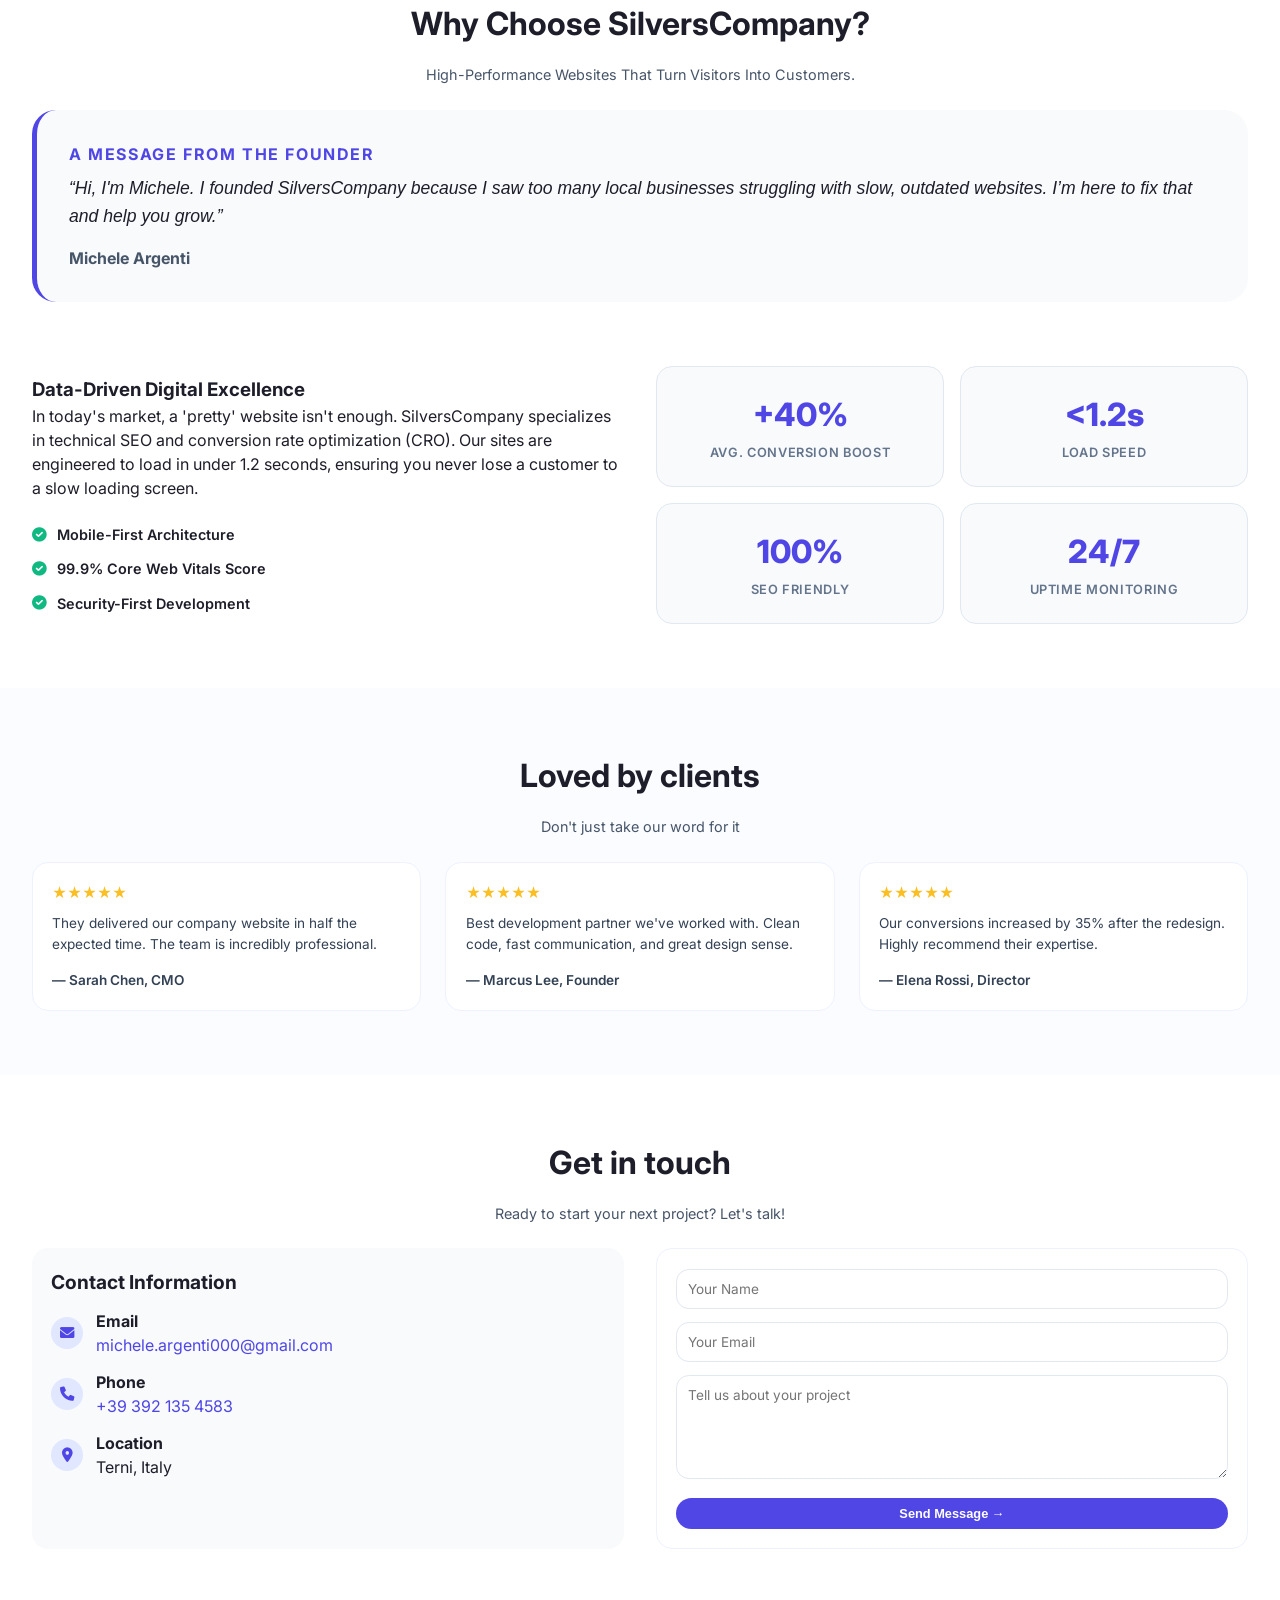
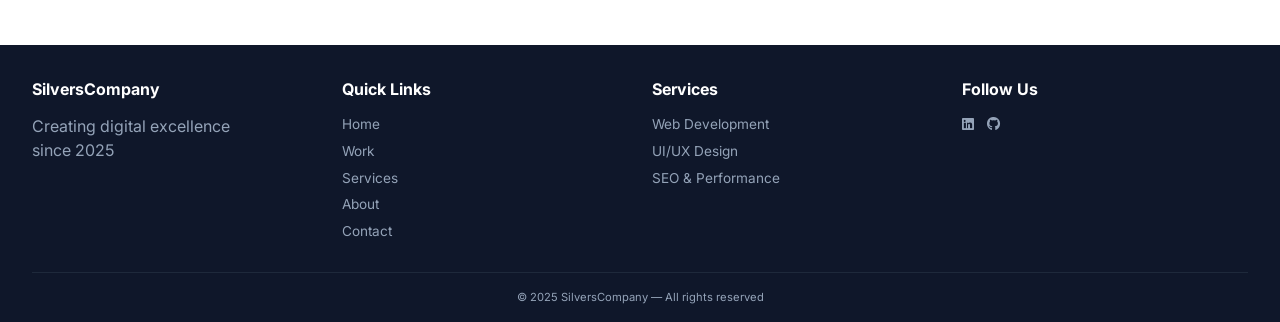
==== commit b4d59e00: "Updates" ====
--- a/index.html
+++ b/index.html
@@ -146,71 +146,30 @@
             </div>
         </section>
 
-        <!-- About Section 
-        <section id="about" class="section">
-            <div class="container">
-                <h2 class="section-title" data-en="About SilversCompany" data-it="Chi è SilversCompany">About
-                    SilversCompany
-                </h2>
-                <p class="section-sub"
-                    data-en="We're a team of passionate creators dedicated to bringing your digital vision to life"
-                    data-it="Siamo un team di creativi appassionati dedicati a dare vita alla tua visione digitale">
-                    We're a team
-                    of passionate creators dedicated to bringing your digital vision to life</p>
-                <div class="about-content">
-                    <div class="about-text">
-                        <h3 data-en="We turn ideas into reality" data-it="Trasformiamo le idee in realtà">We turn ideas
-                            into reality
-                        </h3>
-                        <p data-en="Founded in 2025, SilversCompany has quickly become a trusted partner for businesses looking to establish a powerful online presence. Our approach combines creative design with technical excellence, ensuring every project not only looks beautiful but performs exceptionally."
-                            data-it="Fondata nel 2025, SilversCompany è diventata rapidamente un partner affidabile per le aziende che cercano di stabilire una presenza online potente. Il nostro approccio combina design creativo ed eccellenza tecnica, garantendo che ogni progetto non solo sia bello da vedere ma funzioni eccezionalmente bene.">
-                            Founded in 2025, SilversCompany has quickly become a trusted partner for businesses looking
-                            to establish a
-                            powerful online presence. Our approach combines creative design with technical excellence,
-                            ensuring every
-                            project not only looks beautiful but performs exceptionally.</p>
-                        <br>
-                        <p data-en="We believe in building long-term relationships with our clients, understanding their unique challenges, and delivering solutions that drive real business growth."
-                            data-it="Crediamo nella costruzione di relazioni a lungo termine con i nostri clienti, comprendendo le loro sfide uniche e fornendo soluzioni che guidano una reale crescita aziendale.">
-                            We believe in building long-term relationships with our clients, understanding their unique
-                            challenges,
-                            and delivering solutions that drive real business growth.</p>
-                    </div>
-                    <div class="about-stats">
-                        <div class="stat-card">
-                            <div class="stat-number">50+</div>
-                            <div data-en="Projects Completed" data-it="Progetti Completati">Projects Completed</div>
-                        </div>
-                        <div class="stat-card">
-                            <div class="stat-number">30+</div>
-                            <div data-en="Happy Clients" data-it="Clienti Soddisfatti">Happy Clients</div>
-                        </div>
-                        <div class="stat-card">
-                            <div class="stat-number">4.9</div>
-                            <div data-en="Client Rating" data-it="Valutazione Clienti">Client Rating</div>
-                        </div>
-                        <div class="stat-card">
-                            <div class="stat-number">24/7</div>
-                            <div data-en="Support" data-it="Supporto">Support</div>
-                        </div>
-                    </div>
-                </div>
-            </div>
-        </section>
-        -->
-
         <!-- About Section -->
         <section id="about" class="section">
             <div class="container">
                 <h2 class="section-title" data-en="Why Choose SilversCompany?"
                     data-it="Perché Scegliere SilversCompany?">Why
                     Choose SilversCompany?</h2>
-                <p class="section-sub"
-                    data-en="We don't just build websites; we build high-performance revenue engines."
-                    data-it="Non costruiamo solo siti web; costruiamo motori di guadagno ad alte prestazioni.">
-                    We don't just build websites; we build high-performance revenue engines.</p>
+                <p class="section-sub" data-en="High-Performance Websites That Turn Visitors Into Customers."
+                    data-it="Siti web ad alte prestazioni che trasformano i visitatori in clienti.">
+                    High-Performance Websites That Turn Visitors Into Customers.</p>
 
                 <div class="about-content">
+                    <div class="founder-note">
+                        <div class="founder-message">
+                            <h3 data-en="A message from the founder" data-it="Un messaggio dal fondatore">A message from
+                                the founder</h3>
+                            <p data-en="&ldquo;Hi, I'm Michele. I founded SilversCompany because I saw too many local businesses struggling with slow, outdated websites. I’m here to fix that and help you grow.&rdquo;"
+                                data-it="&ldquo;Ciao, sono Michele. Ho fondato SilversCompany perché vedevo troppe realtà locali lottare con siti web lenti e obsoleti. Sono qui per risolvere questo problema e aiutarti a crescere.&rdquo;">
+                                &ldquo;Hi, I'm Michele. I founded SilversCompany because I saw too many local businesses
+                                struggling with
+                                slow, outdated websites. I’m here to fix that and help you grow.&rdquo;
+                            </p>
+                            <span class="signature">Michele Argenti</span>
+                        </div>
+                    </div>
                     <div class="about-text">
                         <h3 data-en="Data-Driven Digital Excellence" data-it="Eccellenza Digitale Guidata dai Dati">
                             Data-Driven
--- a/style/style.css
+++ b/style/style.css
@@ -799,46 +799,64 @@
     letter-spacing: 0.05em;
 }
 
-/* About Section 
-.about-content {
-    display: flex;
-    flex-direction: column;
-    gap: 1.5rem;
-}
-
-.about-text h3 {
-    font-size: 1.3rem;
-    margin-bottom: 0.8rem;
-}
-
-.about-text p {
-    font-size: 0.85rem;
-    margin-bottom: 0.8rem;
-}
-
-.about-stats {
-    display: grid;
-    grid-template-columns: repeat(2, 1fr);
-    gap: 0.8rem;
-}
-
-.stat-card {
-    text-align: center;
-    padding: 1rem;
+/* Founder Note Styles */
+.founder-note {
+    grid-column: 1 / -1;
+    /* Makes it span the full width of the grid */
+    display: flex;
+    align-items: center;
+    gap: 2rem;
     background: #f8fafc;
-    border-radius: 1rem;
-}
-
-.stat-number {
-    font-size: 1.5rem;
-    font-weight: 800;
-    color: #4f46e5;
-}
-
-.stat-card div:last-child {
-    font-size: 0.75rem;
-}
-*/
+    padding: 2rem;
+    border-radius: 1.5rem;
+    border-left: 5px solid #4f46e5;
+    margin-bottom: 2rem;
+}
+
+.founder-image img {
+    width: 120px;
+    height: 120px;
+    border-radius: 50%;
+    object-fit: cover;
+    border: 3px solid #ffffff;
+    box-shadow: 0 4px 12px rgba(0, 0, 0, 0.1);
+}
+
+.founder-message h3 {
+    font-size: 1rem;
+    text-transform: uppercase;
+    letter-spacing: 0.1em;
+    color: #4f46e5;
+    margin-bottom: 0.5rem;
+}
+
+.founder-message p {
+    font-style: italic;
+    font-size: 1.1rem;
+    color: #1e1e2a;
+    line-height: 1.6;
+    margin-bottom: 1rem;
+}
+
+.signature {
+    font-weight: 700;
+    color: #475569;
+    display: block;
+}
+
+/* Responsive adjustments */
+@media (max-width: 768px) {
+    .founder-note {
+        flex-direction: column;
+        text-align: center;
+        padding: 1.5rem;
+    }
+
+    .founder-image img {
+        width: 100px;
+        height: 100px;
+    }
+}
 
 /* Footer */
 footer {
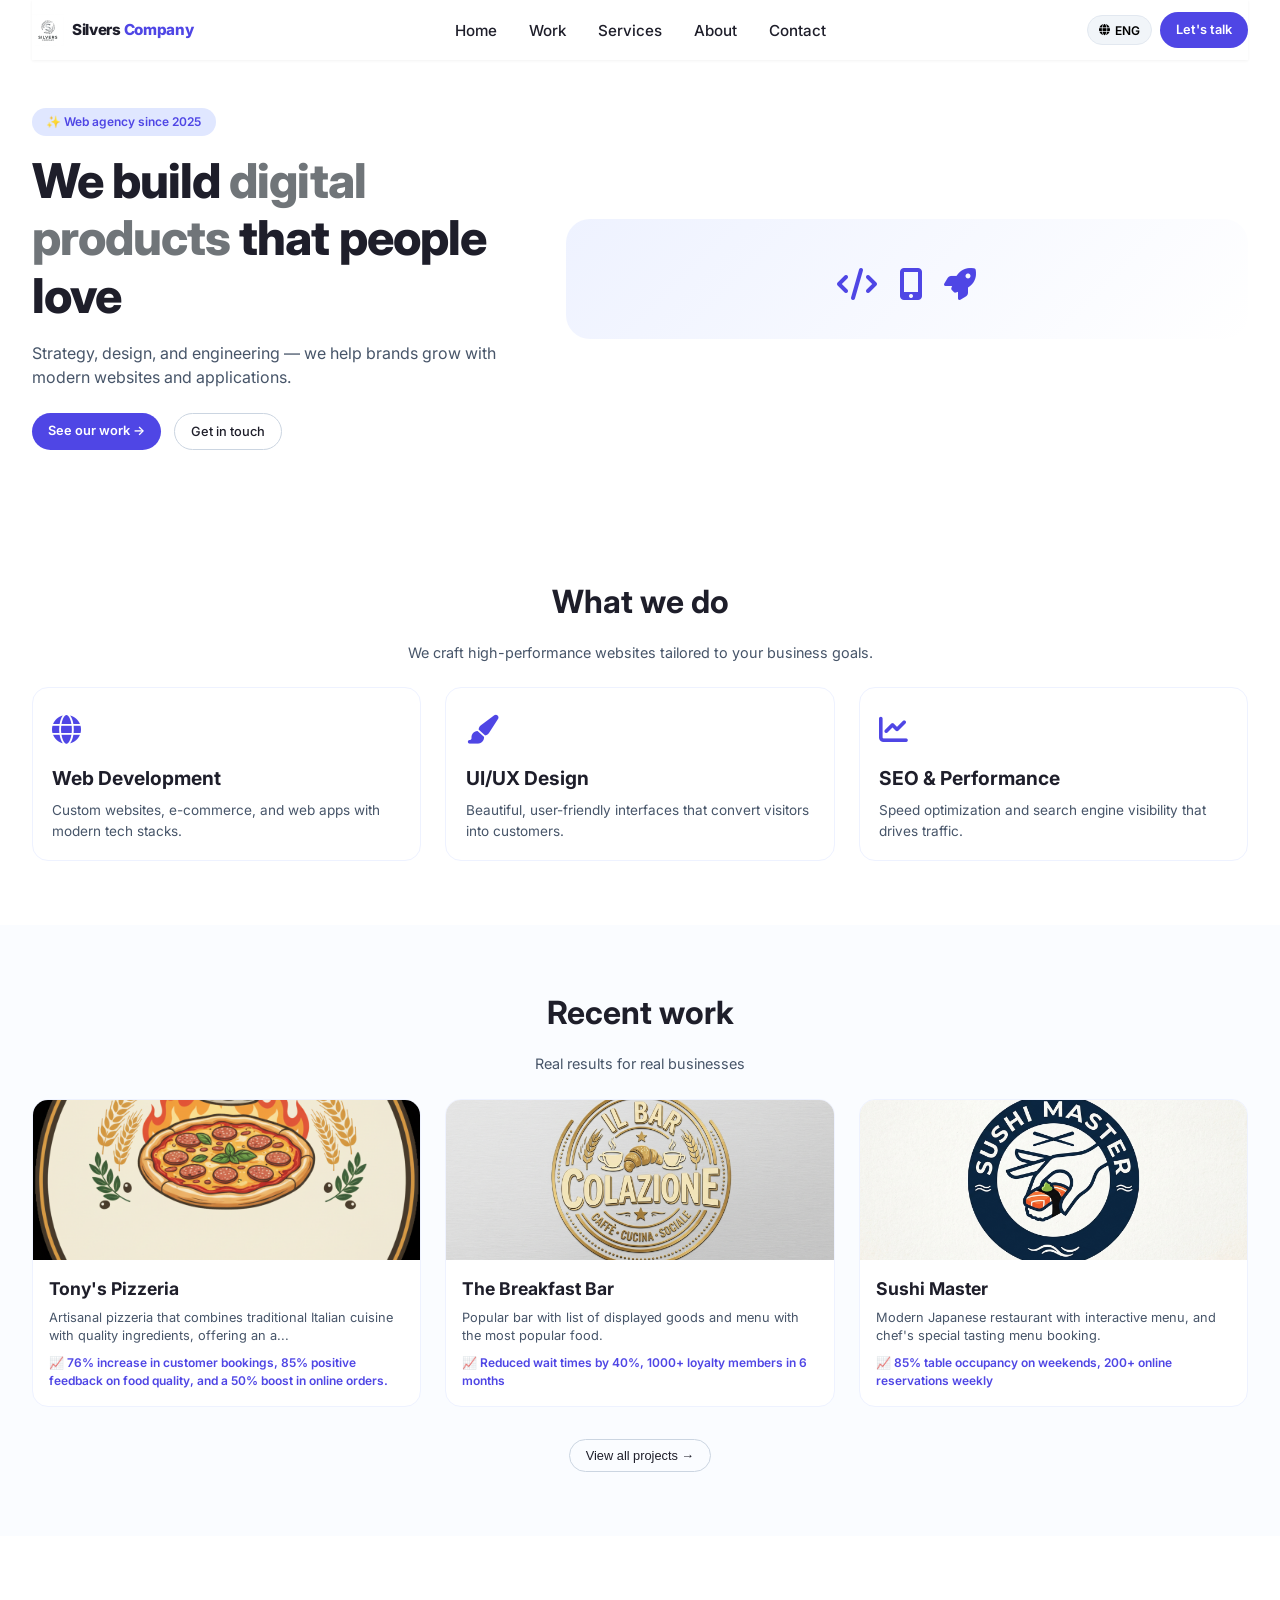
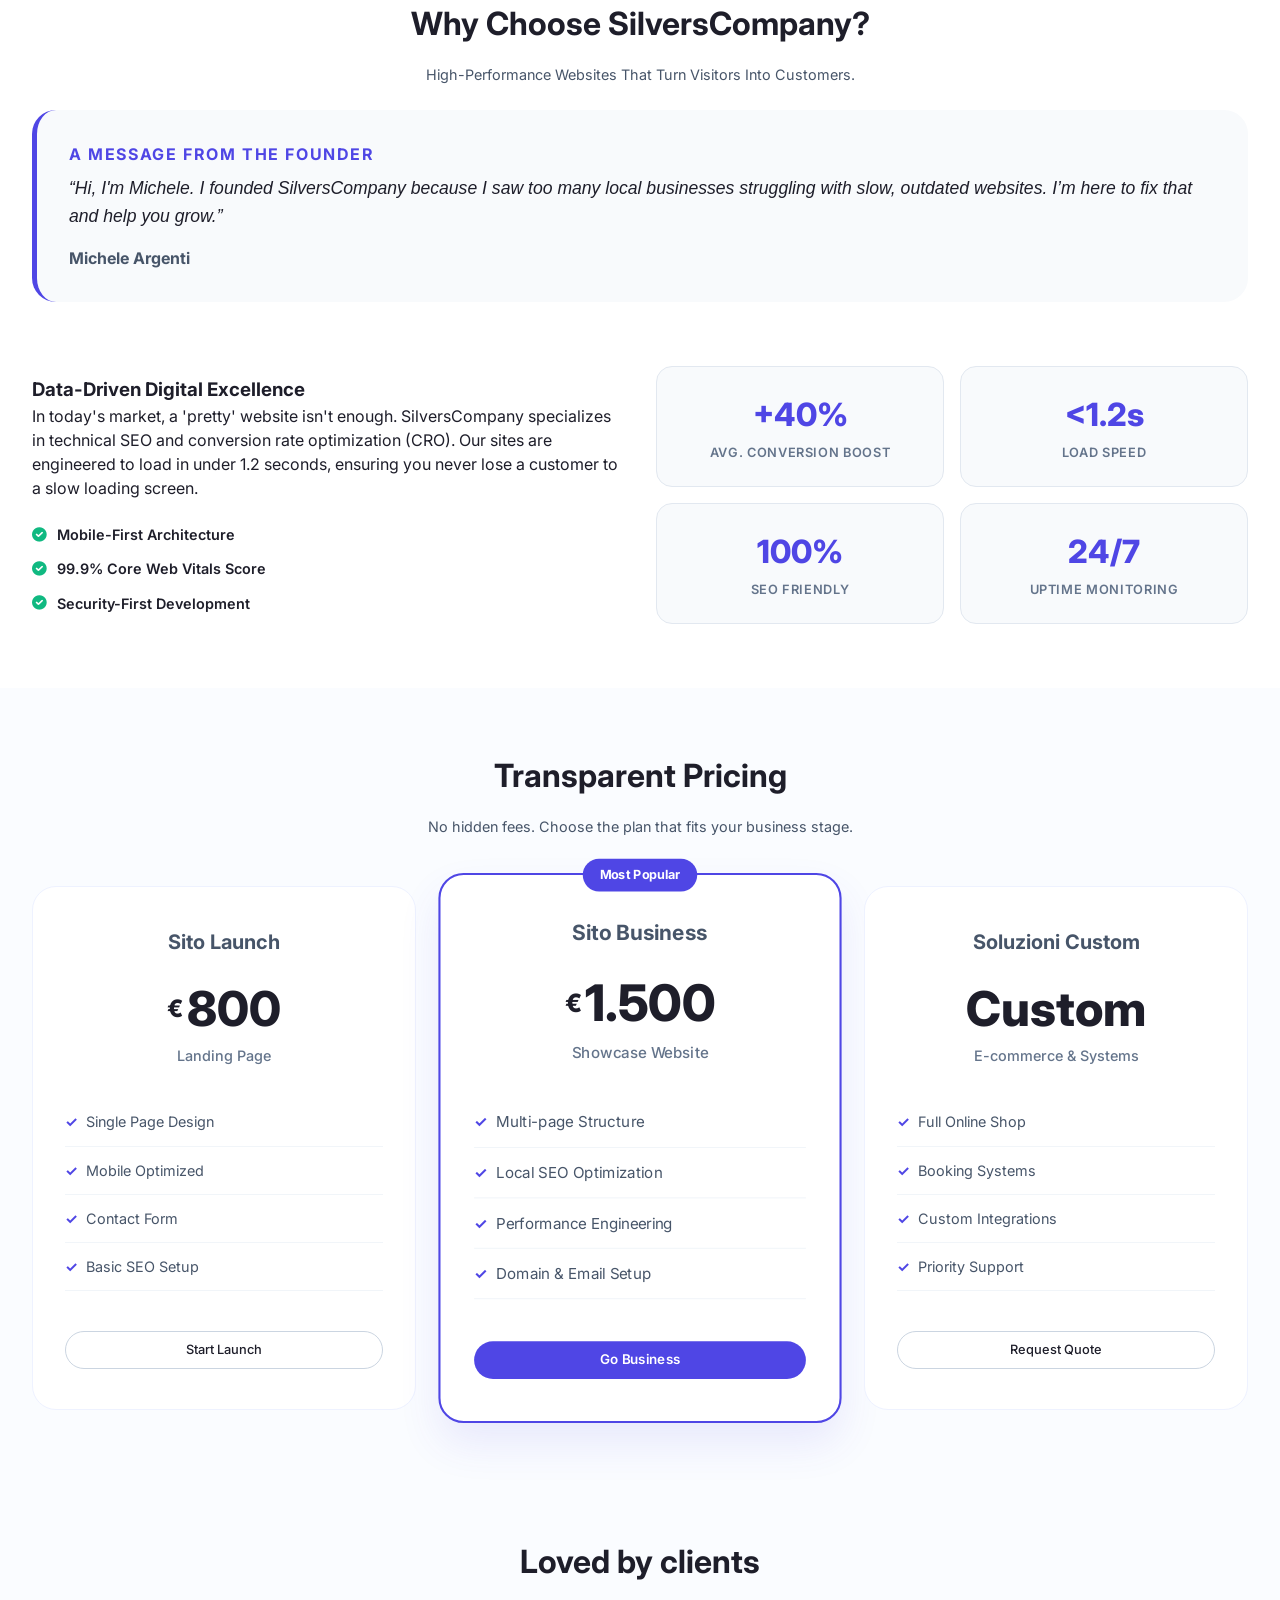
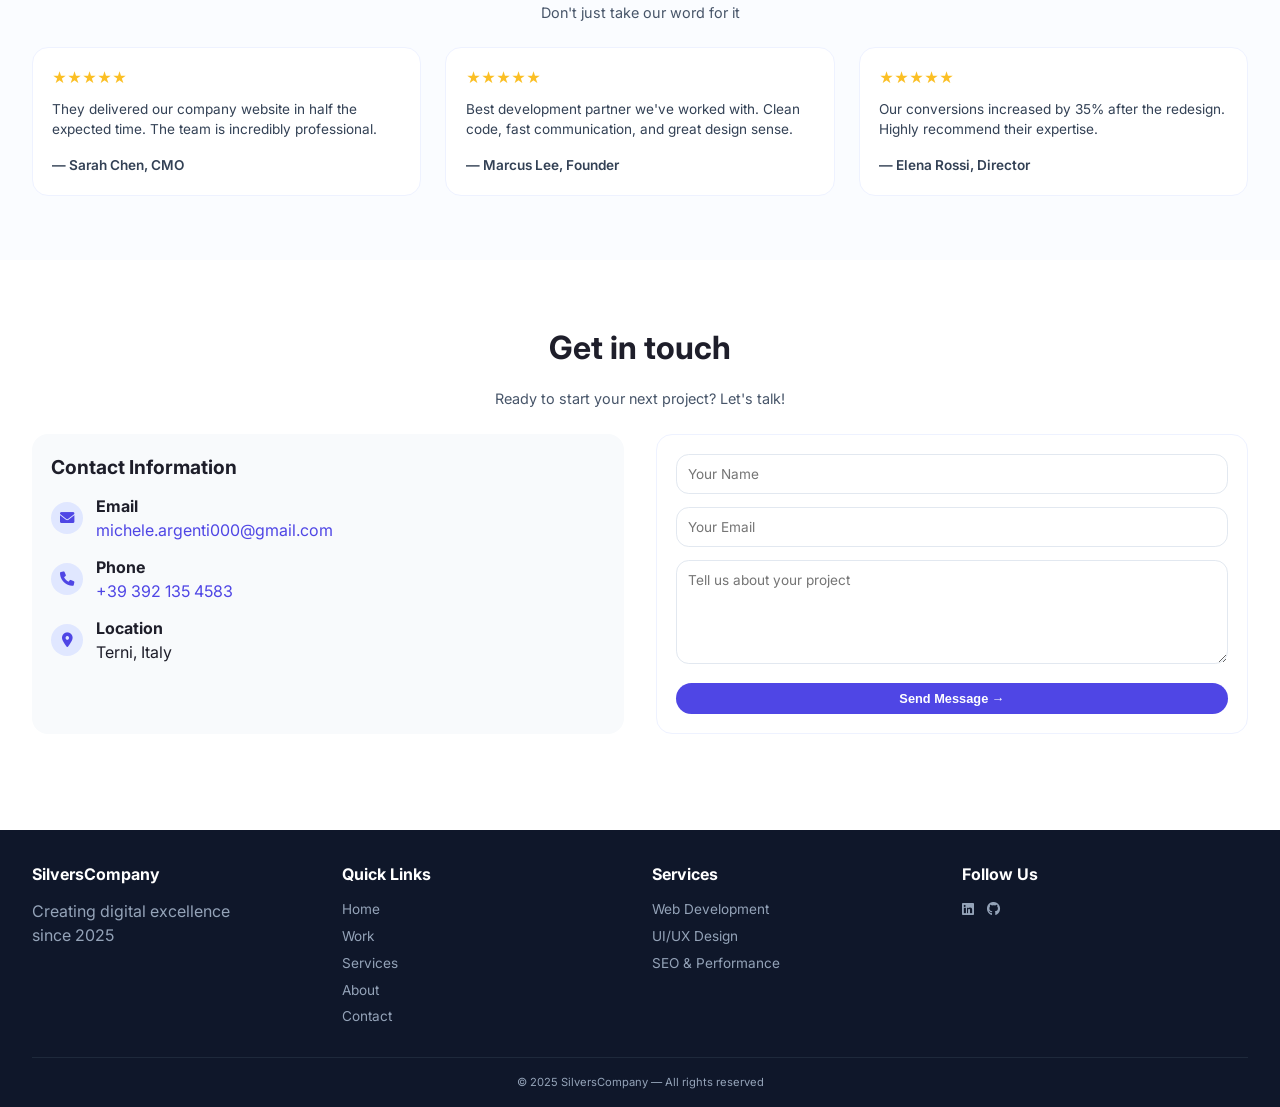
==== commit d768dc99: "Updates" ====
--- a/index.html
+++ b/index.html
@@ -227,6 +227,78 @@
             </div>
         </section>
 
+        <!-- Pricing Section -->
+        <section id="pricing" class="section" style="background-color: #fafcff;">
+            <div class="container">
+                <h2 class="section-title" data-en="Transparent Pricing" data-it="Prezzi Trasparenti">Transparent Pricing
+                </h2>
+                <p class="section-sub" data-en="No hidden fees. Choose the plan that fits your business stage."
+                    data-it="Nessun costo nascosto. Scegli il piano più adatto alla fase della tua attività.">
+                    No hidden fees. Choose the plan that fits your business stage.
+                </p>
+
+                <div class="pricing-grid">
+                    <!-- Launch Plan -->
+                    <div class="pricing-card">
+                        <div class="pricing-header">
+                            <h3 data-en="Sito Launch" data-it="Sito Launch">Sito Launch</h3>
+                            <p class="price"><span>€</span>800</p>
+                            <p class="price-sub" data-en="Landing Page" data-it="Landing Page">Landing Page</p>
+                        </div>
+                        <ul class="pricing-features">
+                            <li data-en="Single Page Design" data-it="Design Pagina Singola">Single Page Design</li>
+                            <li data-en="Mobile Optimized" data-it="Ottimizzato Mobile">Mobile Optimized</li>
+                            <li data-en="Contact Form" data-it="Form di Contatto">Contact Form</li>
+                            <li data-en="Basic SEO Setup" data-it="Setup SEO di base">Basic SEO Setup</li>
+                        </ul>
+                        <a href="#contact" class="btn-outline" style="width: 100%;" data-en="Start Launch"
+                            data-it="Inizia ora">Start Launch</a>
+                    </div>
+
+                    <!-- Business Plan (Highlighted) -->
+                    <div class="pricing-card featured">
+                        <div class="pricing-badge" data-en="Most Popular" data-it="Il più scelto">Most Popular</div>
+                        <div class="pricing-header">
+                            <h3 data-en="Sito Business" data-it="Sito Business">Sito Business</h3>
+                            <p class="price"><span>€</span>1.500</p>
+                            <p class="price-sub" data-en="Showcase Website" data-it="Sito Vetrina">Showcase Website</p>
+                        </div>
+                        <ul class="pricing-features">
+                            <li data-en="Multi-page Structure" data-it="Sito Multi-pagina">Multi-page Structure</li>
+                            <li data-en="Local SEO Optimization" data-it="Ottimizzazione SEO Locale">Local SEO
+                                Optimization</li>
+                            <li data-en="Performance Engineering" data-it="Ingegneria delle Prestazioni">Performance
+                                Engineering
+                            </li>
+                            <li data-en="Domain & Email Setup" data-it="Setup Dominio ed Email">Domain & Email Setup
+                            </li>
+                        </ul>
+                        <a href="#contact" class="btn-primary" style="width: 100%;" data-en="Go Business"
+                            data-it="Vai col Business">Go Business</a>
+                    </div>
+
+                    <!-- Custom Plan -->
+                    <div class="pricing-card">
+                        <div class="pricing-header">
+                            <h3 data-en="Soluzioni Custom" data-it="Soluzioni Custom">Soluzioni Custom</h3>
+                            <p class="price" data-en="Custom" data-it="Custom">Custom</p>
+                            <p class="price-sub" data-en="E-commerce & Systems" data-it="E-commerce e Sistemi">
+                                E-commerce &
+                                Systems</p>
+                        </div>
+                        <ul class="pricing-features">
+                            <li data-en="Full Online Shop" data-it="E-commerce Completo">Full Online Shop</li>
+                            <li data-en="Booking Systems" data-it="Sistemi di Prenotazione">Booking Systems</li>
+                            <li data-en="Custom Integrations" data-it="Integrazioni su misura">Custom Integrations</li>
+                            <li data-en="Priority Support" data-it="Supporto Prioritario">Priority Support</li>
+                        </ul>
+                        <a href="#contact" class="btn-outline" style="width: 100%;" data-en="Request Quote"
+                            data-it="Richiedi Preventivo">Request Quote</a>
+                    </div>
+                </div>
+            </div>
+        </section>
+
         <!-- Testimonials -->
         <div class="section" style="background-color: #fafcff;">
             <div class="container">
--- a/style/style.css
+++ b/style/style.css
@@ -759,7 +759,6 @@
 
 .benefit-item i {
     color: #10b981;
-    /* Success Green */
 }
 
 .about-stats {
@@ -799,10 +798,130 @@
     letter-spacing: 0.05em;
 }
 
+/* Pricing Section */
+.pricing-grid {
+    display: grid;
+    grid-template-columns: repeat(auto-fit, minmax(280px, 1fr));
+    gap: 2rem;
+    margin-top: 3rem;
+}
+
+.pricing-card {
+    background: #ffffff;
+    padding: 2.5rem 2rem;
+    border-radius: 1.5rem;
+    border: 1px solid #eef2ff;
+    transition: all 0.3s ease;
+    display: flex;
+    flex-direction: column;
+    position: relative;
+}
+
+.pricing-card.featured {
+    border: 2px solid #4f46e5;
+    transform: scale(1.05);
+    box-shadow: 0 20px 40px rgba(79, 70, 229, 0.1);
+}
+
+.pricing-badge {
+    position: absolute;
+    top: 0;
+    left: 50%;
+    transform: translate(-50%, -50%);
+    background: #4f46e5;
+    color: white;
+    padding: 0.4rem 1rem;
+    border-radius: 20px;
+    font-size: 0.75rem;
+    font-weight: 700;
+}
+
+.pricing-header {
+    text-align: center;
+    margin-bottom: 2rem;
+}
+
+.pricing-header h3 {
+    font-size: 1.25rem;
+    color: #475569;
+    margin-bottom: 1rem;
+}
+
+.price {
+    font-size: 3rem;
+    font-weight: 800;
+    color: #1e1e2a;
+    display: flex;
+    align-items: center;
+    justify-content: center;
+}
+
+.price span {
+    font-size: 1.5rem;
+    margin-right: 0.2rem;
+}
+
+.price-sub {
+    color: #64748b;
+    font-size: 0.9rem;
+    font-weight: 500;
+}
+
+.pricing-features {
+    list-style: none;
+    margin-bottom: 2.5rem;
+    flex-grow: 1;
+}
+
+.pricing-features li {
+    padding: 0.8rem 0;
+    border-bottom: 1px solid #f1f5f9;
+    font-size: 0.9rem;
+    color: #475569;
+    display: flex;
+    align-items: center;
+    gap: 0.5rem;
+}
+
+.pricing-features li::before {
+    content: "✓";
+    color: #4f46e5;
+    font-weight: bold;
+}
+
+@media (max-width: 992px) {
+    .pricing-card.featured {
+        transform: scale(1);
+        margin: 1rem 0;
+    }
+}
+
+@media (max-width: 991px) {
+    .pricing-grid {
+        /* Forces exactly one column */
+        grid-template-columns: 1fr;
+        max-width: 450px;
+        /* Prevents cards from being too wide on tablets */
+        margin-left: auto;
+        margin-right: auto;
+    }
+
+    .pricing-card.featured {
+        /* Removes the scale effect on mobile to prevent horizontal scroll issues */
+        transform: scale(1);
+        margin: 1.5rem 0;
+        /* Adds vertical space around the featured card */
+    }
+
+    .pricing-card {
+        padding: 2rem 1.5rem;
+        /* Slightly tighter padding for smaller screens */
+    }
+}
+
 /* Founder Note Styles */
 .founder-note {
     grid-column: 1 / -1;
-    /* Makes it span the full width of the grid */
     display: flex;
     align-items: center;
     gap: 2rem;
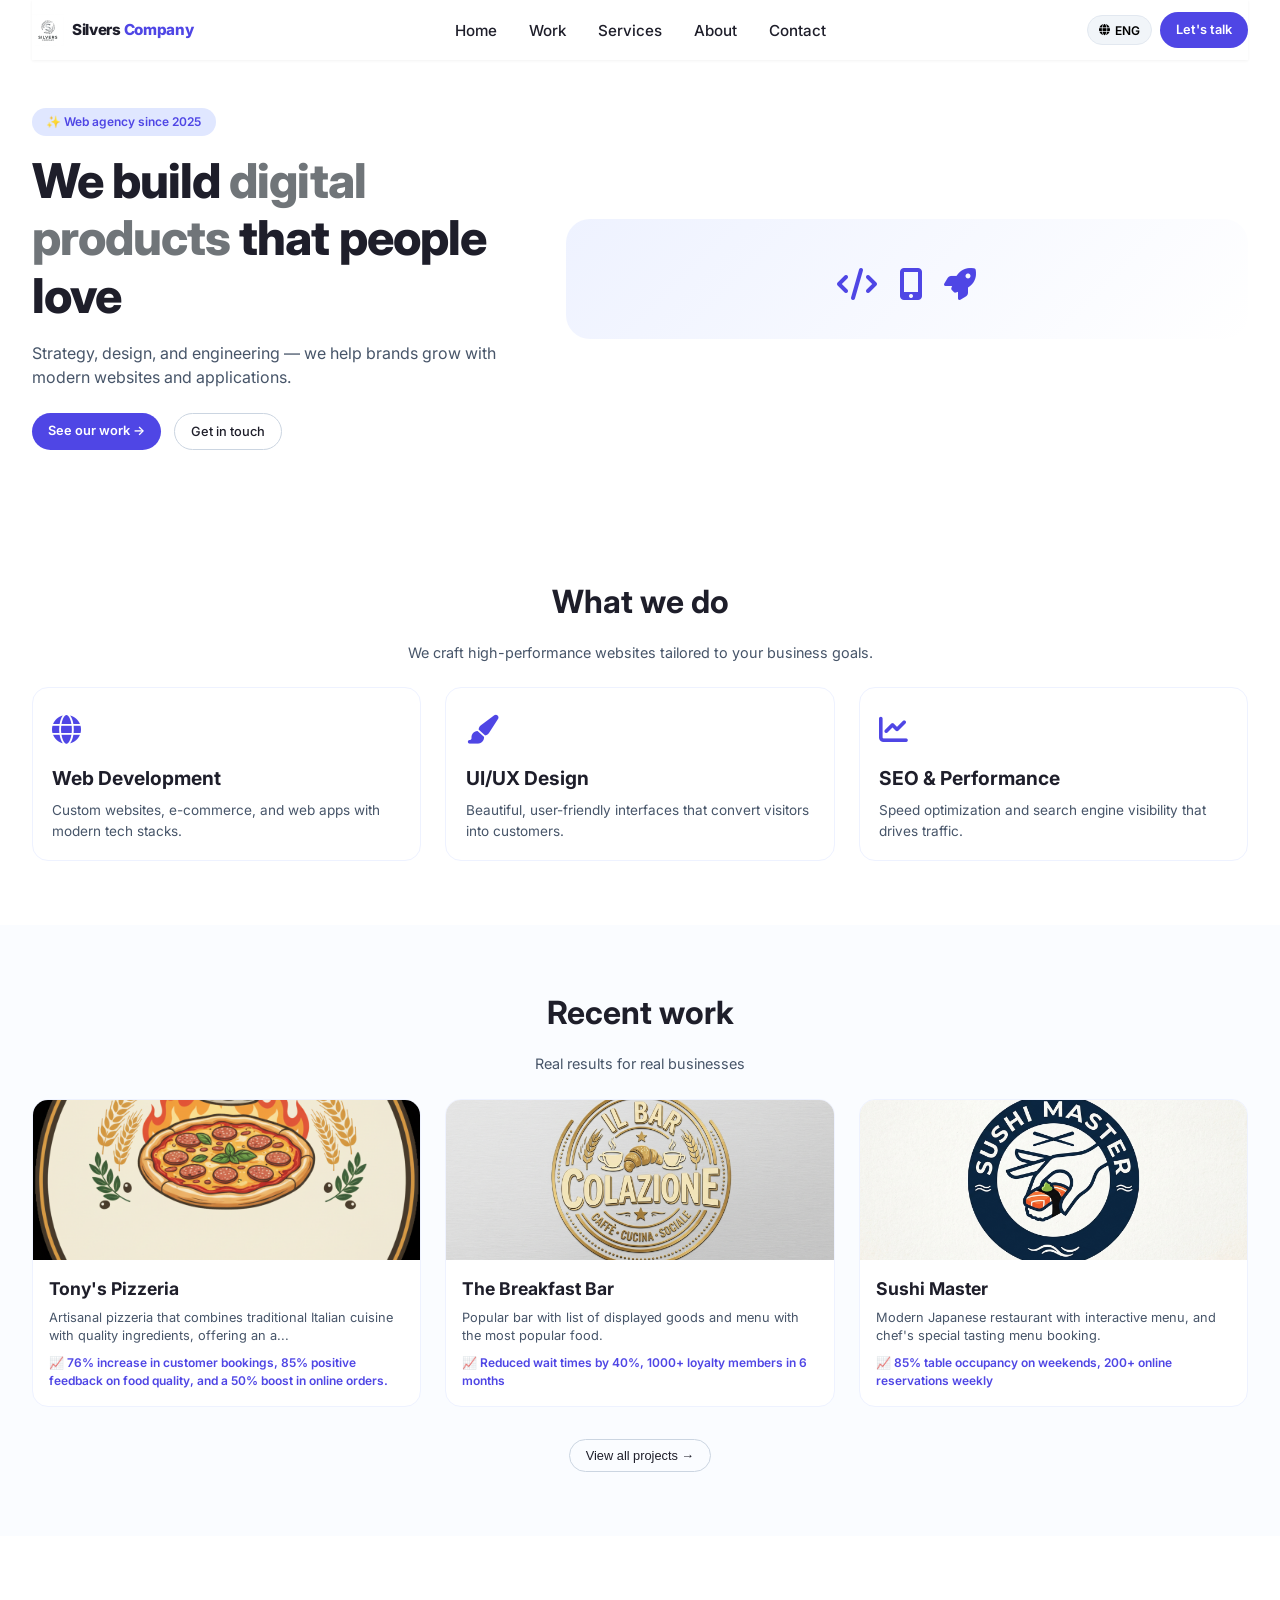
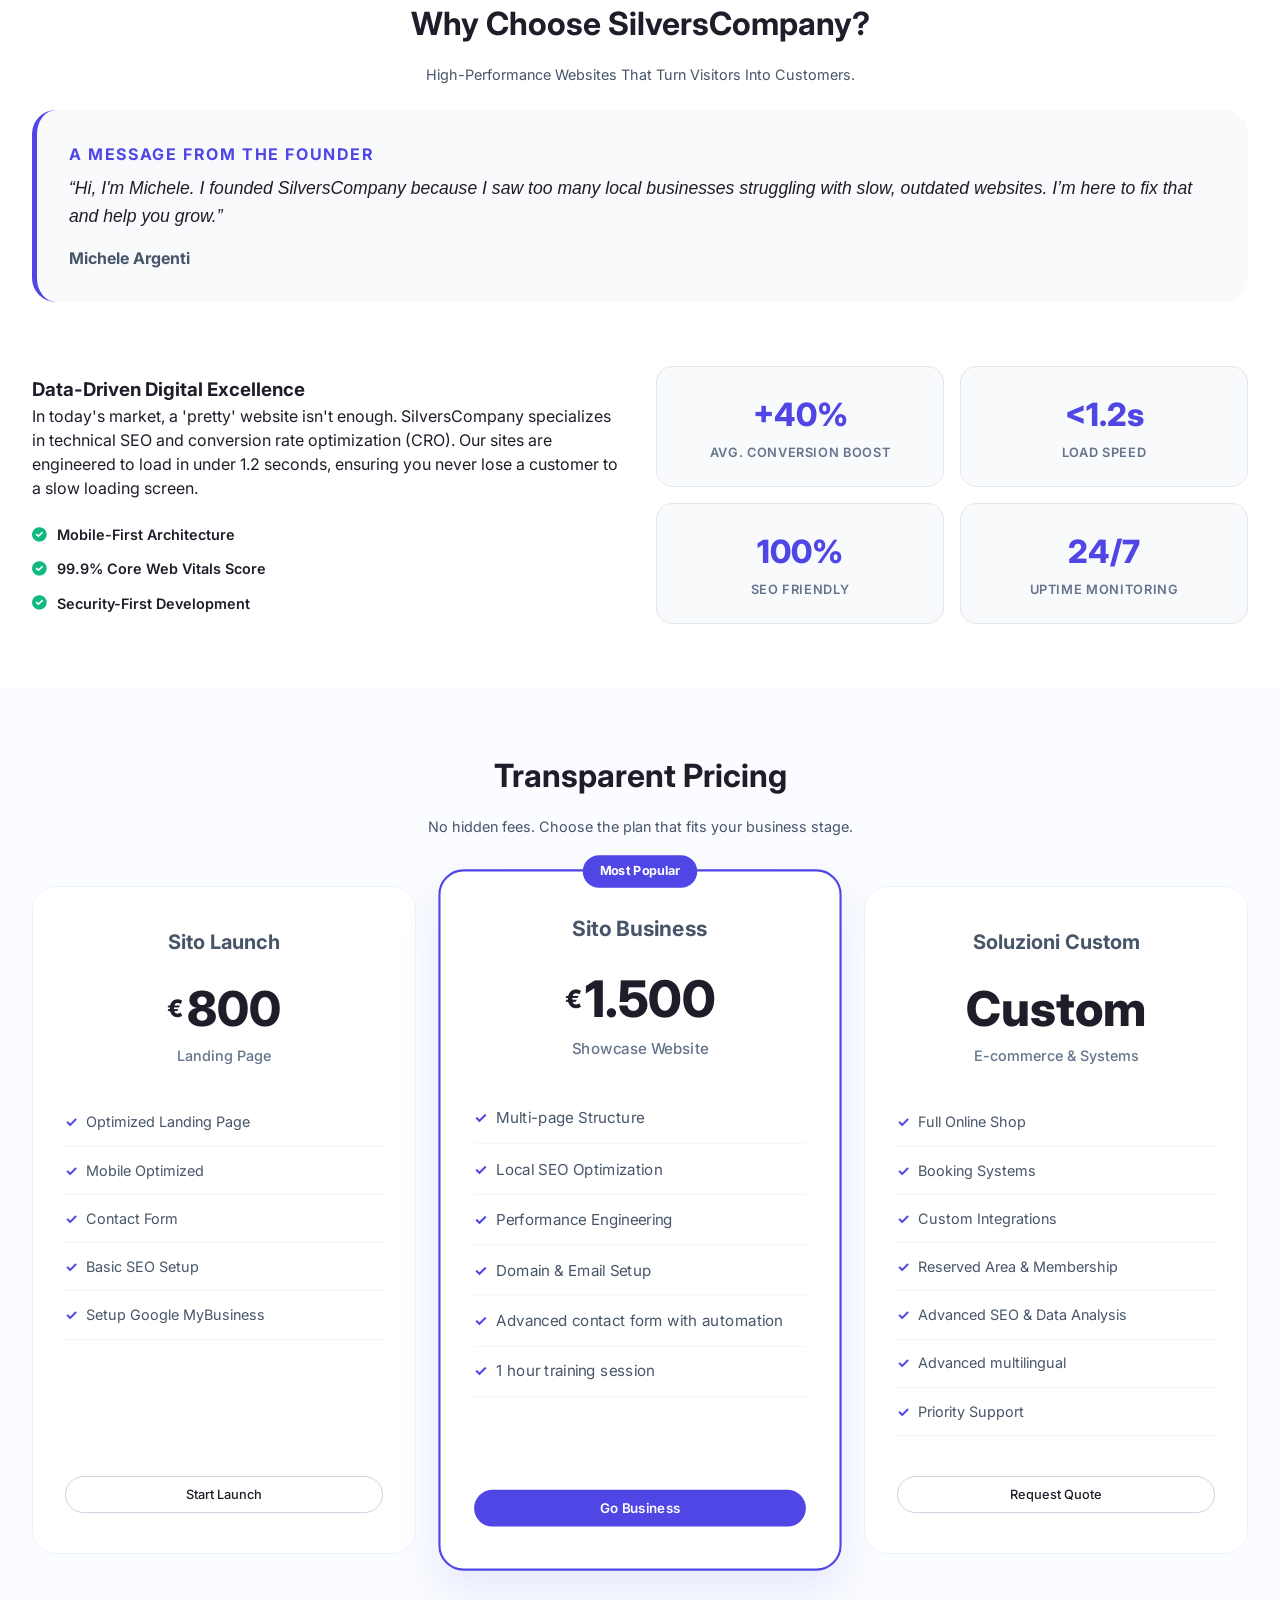
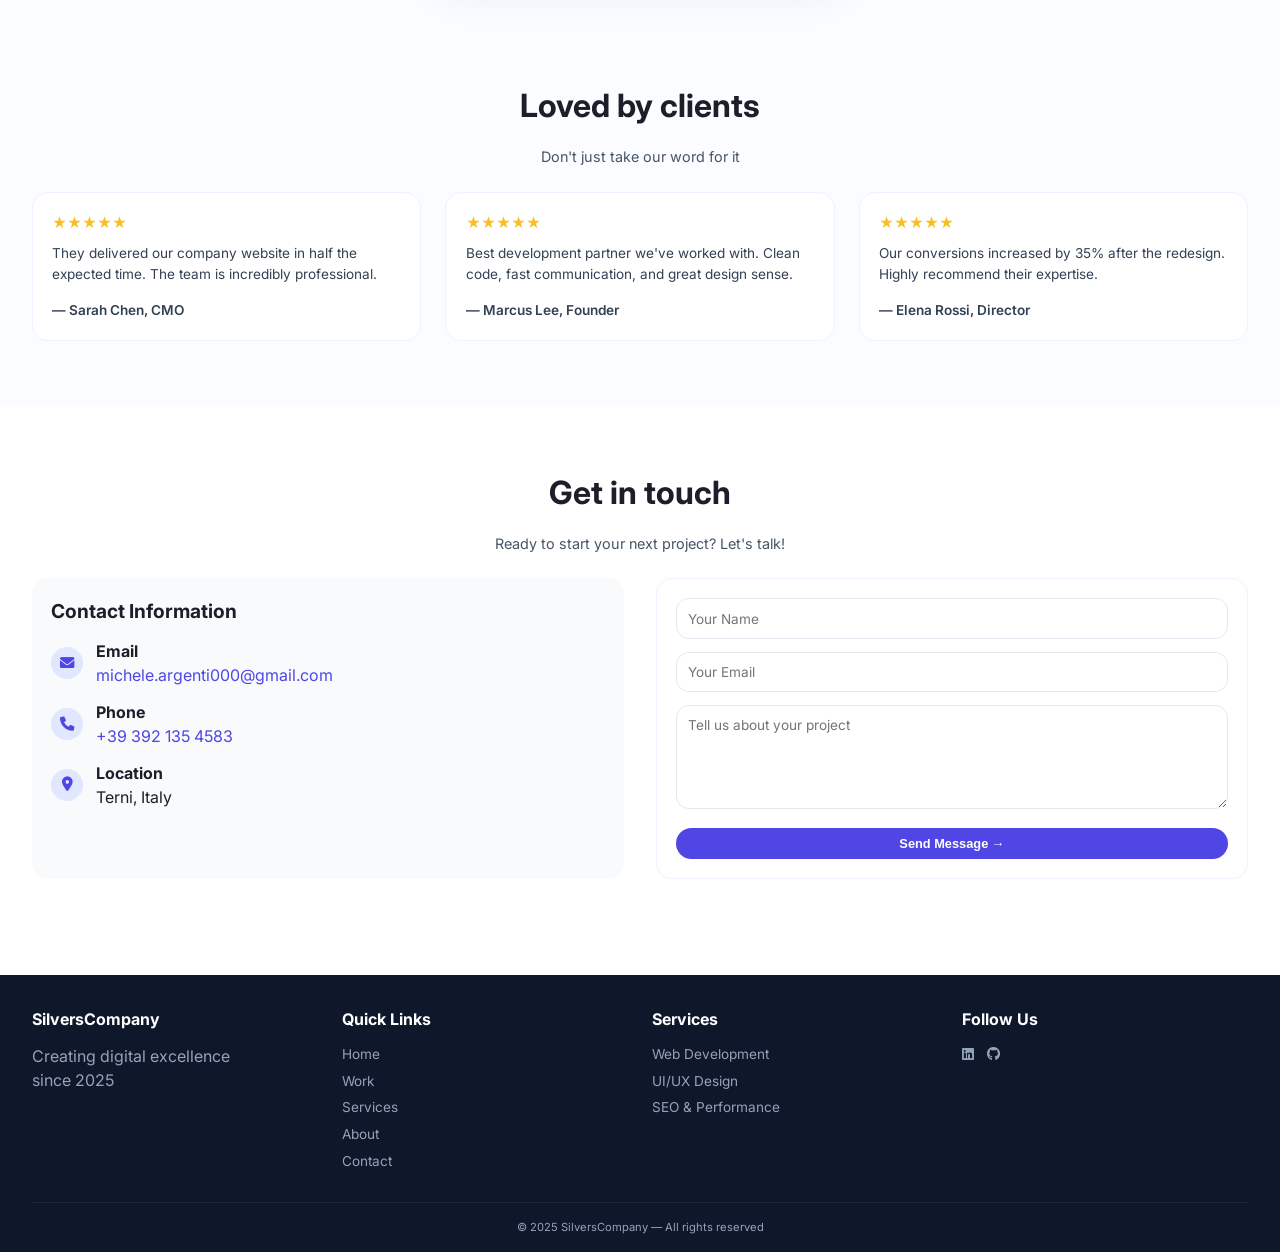
==== commit 8acca61e: "Updates" ====
--- a/index.html
+++ b/index.html
@@ -40,7 +40,7 @@
                     <i class="fas fa-globe"></i>
                     <span id="currentLang">ENG</span>
                 </button>
-                <a href="#contact" class="btn-primary desktop-cta" data-en="Let's talk" data-it="Parliamo">Let's
+                <a href="#contact" class="btn-primary desktop-cta" data-en="Let's talk" data-it="Contattaci">Let's
                     talk</a>
                 <button class="menu-toggle" id="menuToggle">
                     <span></span>
@@ -246,10 +246,13 @@
                             <p class="price-sub" data-en="Landing Page" data-it="Landing Page">Landing Page</p>
                         </div>
                         <ul class="pricing-features">
-                            <li data-en="Single Page Design" data-it="Design Pagina Singola">Single Page Design</li>
+                            <li data-en="Optimized Landing Page" data-it="Landing Page Ottimizzata">Optimized Landing
+                                Page</li>
                             <li data-en="Mobile Optimized" data-it="Ottimizzato Mobile">Mobile Optimized</li>
                             <li data-en="Contact Form" data-it="Form di Contatto">Contact Form</li>
                             <li data-en="Basic SEO Setup" data-it="Setup SEO di base">Basic SEO Setup</li>
+                            <li data-en="Setup Google MyBusiness" data-it="Setup Google MyBusiness">Setup Google
+                                MyBusiness</li>
                         </ul>
                         <a href="#contact" class="btn-outline" style="width: 100%;" data-en="Start Launch"
                             data-it="Inizia ora">Start Launch</a>
@@ -272,6 +275,12 @@
                             </li>
                             <li data-en="Domain & Email Setup" data-it="Setup Dominio ed Email">Domain & Email Setup
                             </li>
+                            <li data-en="Advanced contact form with automation"
+                                data-it="Form di contatto avanzato con automazione">Advanced contact form with
+                                automation
+                            </li>
+                            <li data-en="1 hour training session" data-it="Formazione di 1 ora">1 hour training session
+                            </li>
                         </ul>
                         <a href="#contact" class="btn-primary" style="width: 100%;" data-en="Go Business"
                             data-it="Vai col Business">Go Business</a>
@@ -290,6 +299,12 @@
                             <li data-en="Full Online Shop" data-it="E-commerce Completo">Full Online Shop</li>
                             <li data-en="Booking Systems" data-it="Sistemi di Prenotazione">Booking Systems</li>
                             <li data-en="Custom Integrations" data-it="Integrazioni su misura">Custom Integrations</li>
+                            <li data-en="Reserved Area & Membership" data-it="Area Riservata & Membership">Reserved Area
+                                & Membership</li>
+                            <li data-en="Advanced SEO & Data Analysis" data-it="SEO Avanzato & Analisi Dati">Advanced
+                                SEO & Data Analysis</li>
+                            <li data-en="Advanced multilingual" data-it="Multilingua Avanzato">Advanced multilingual
+                            </li>
                             <li data-en="Priority Support" data-it="Supporto Prioritario">Priority Support</li>
                         </ul>
                         <a href="#contact" class="btn-outline" style="width: 100%;" data-en="Request Quote"
